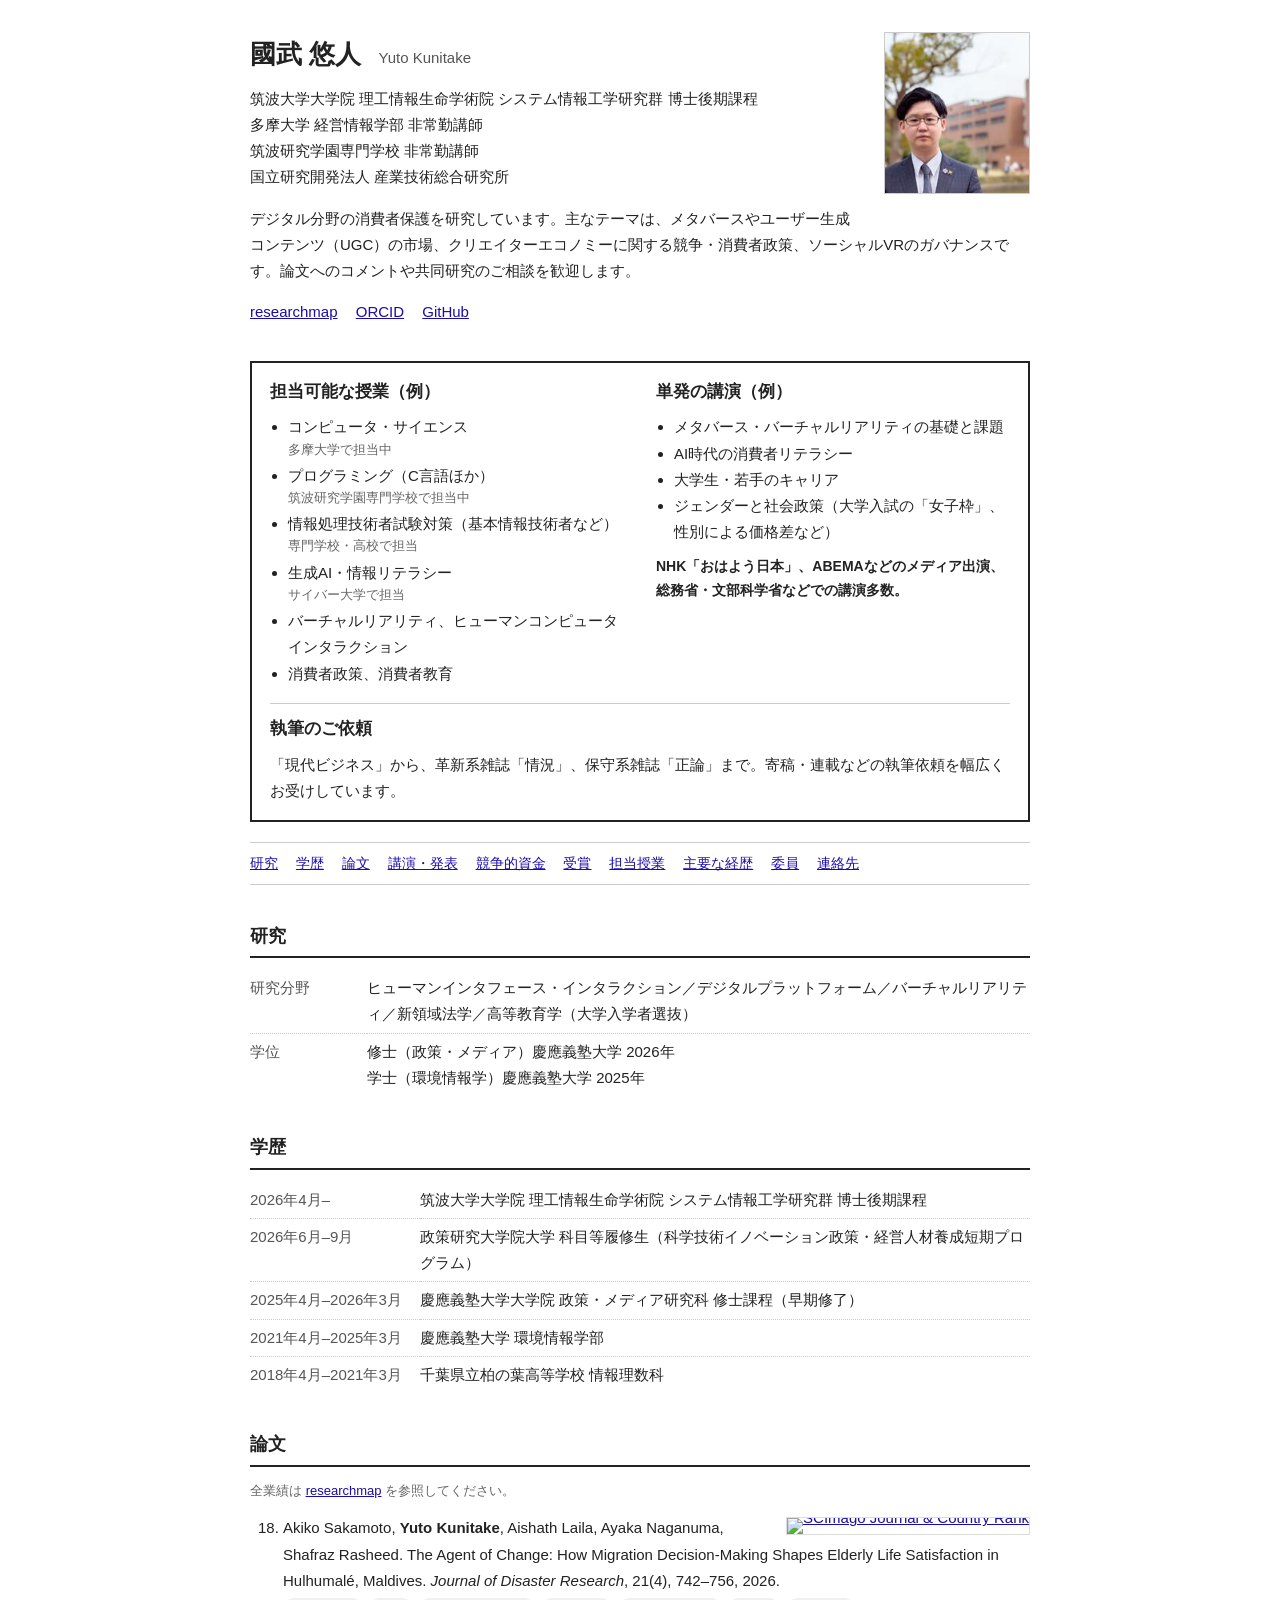
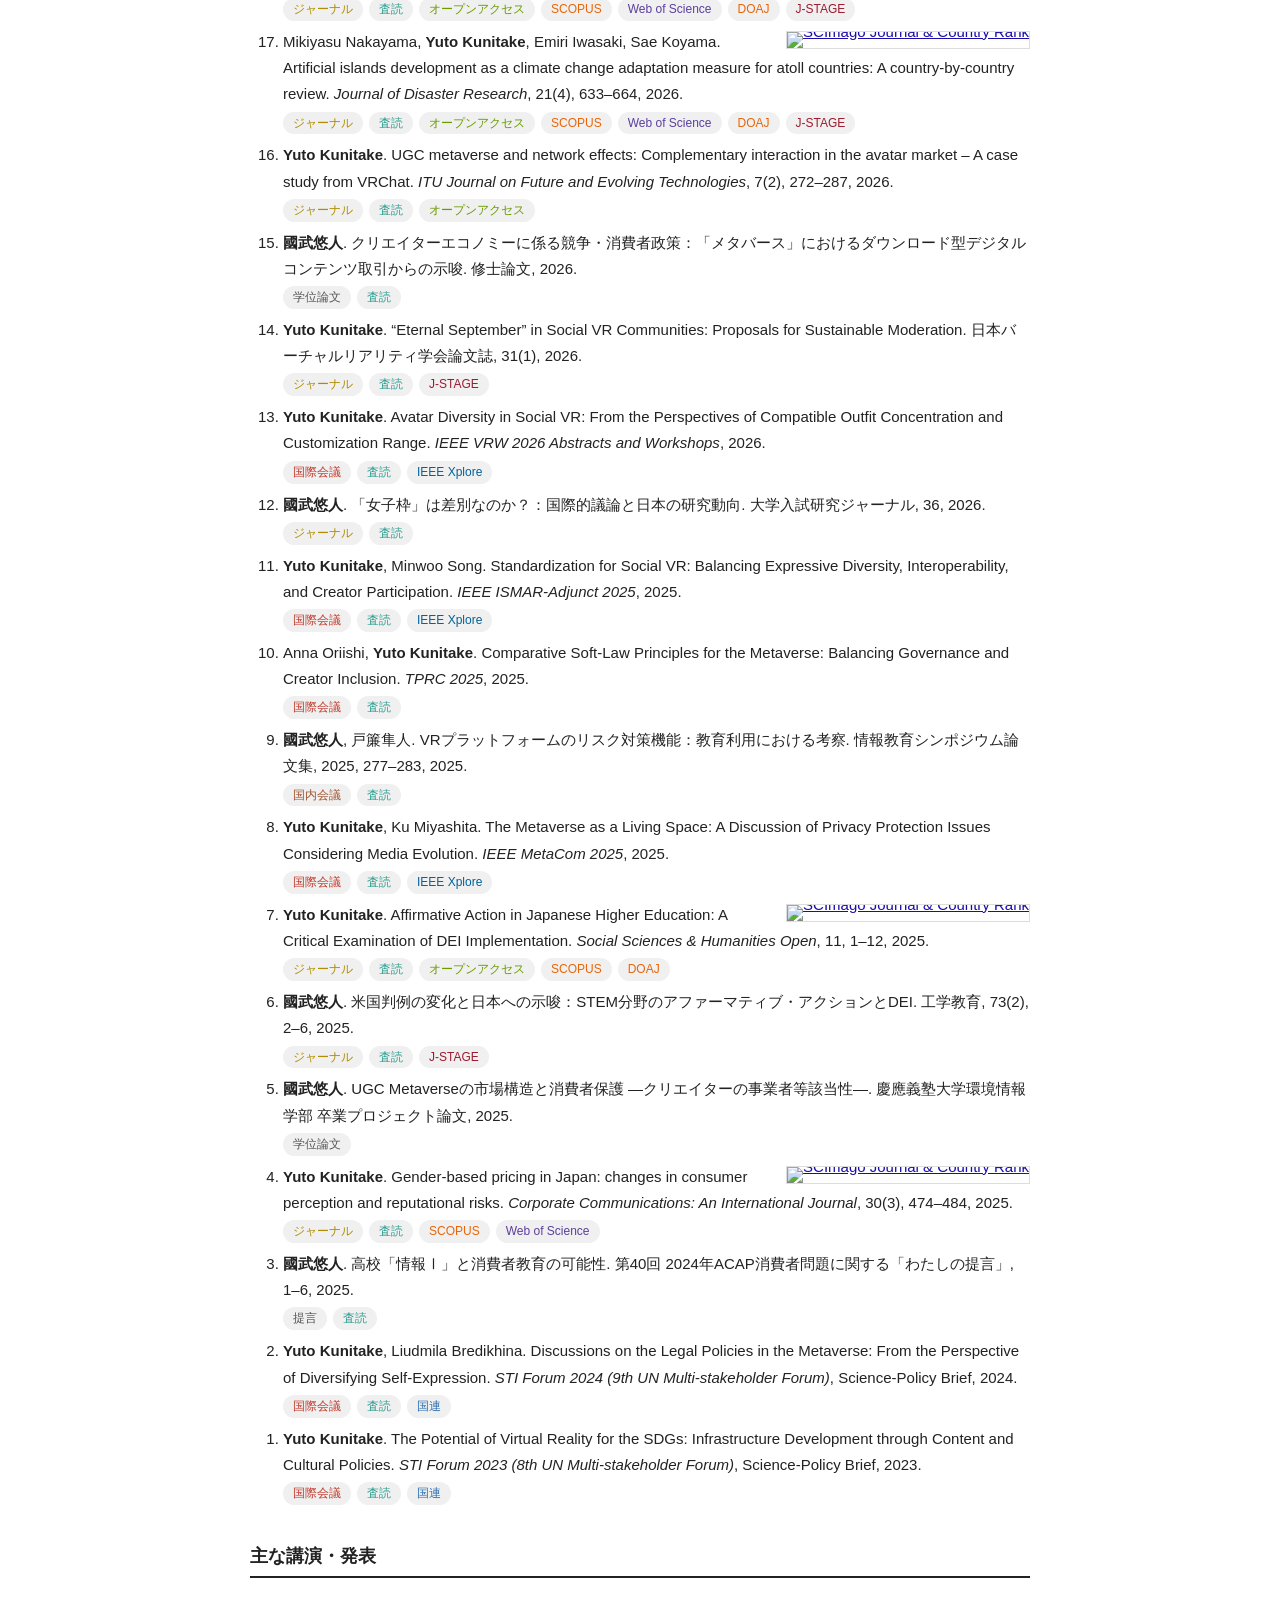
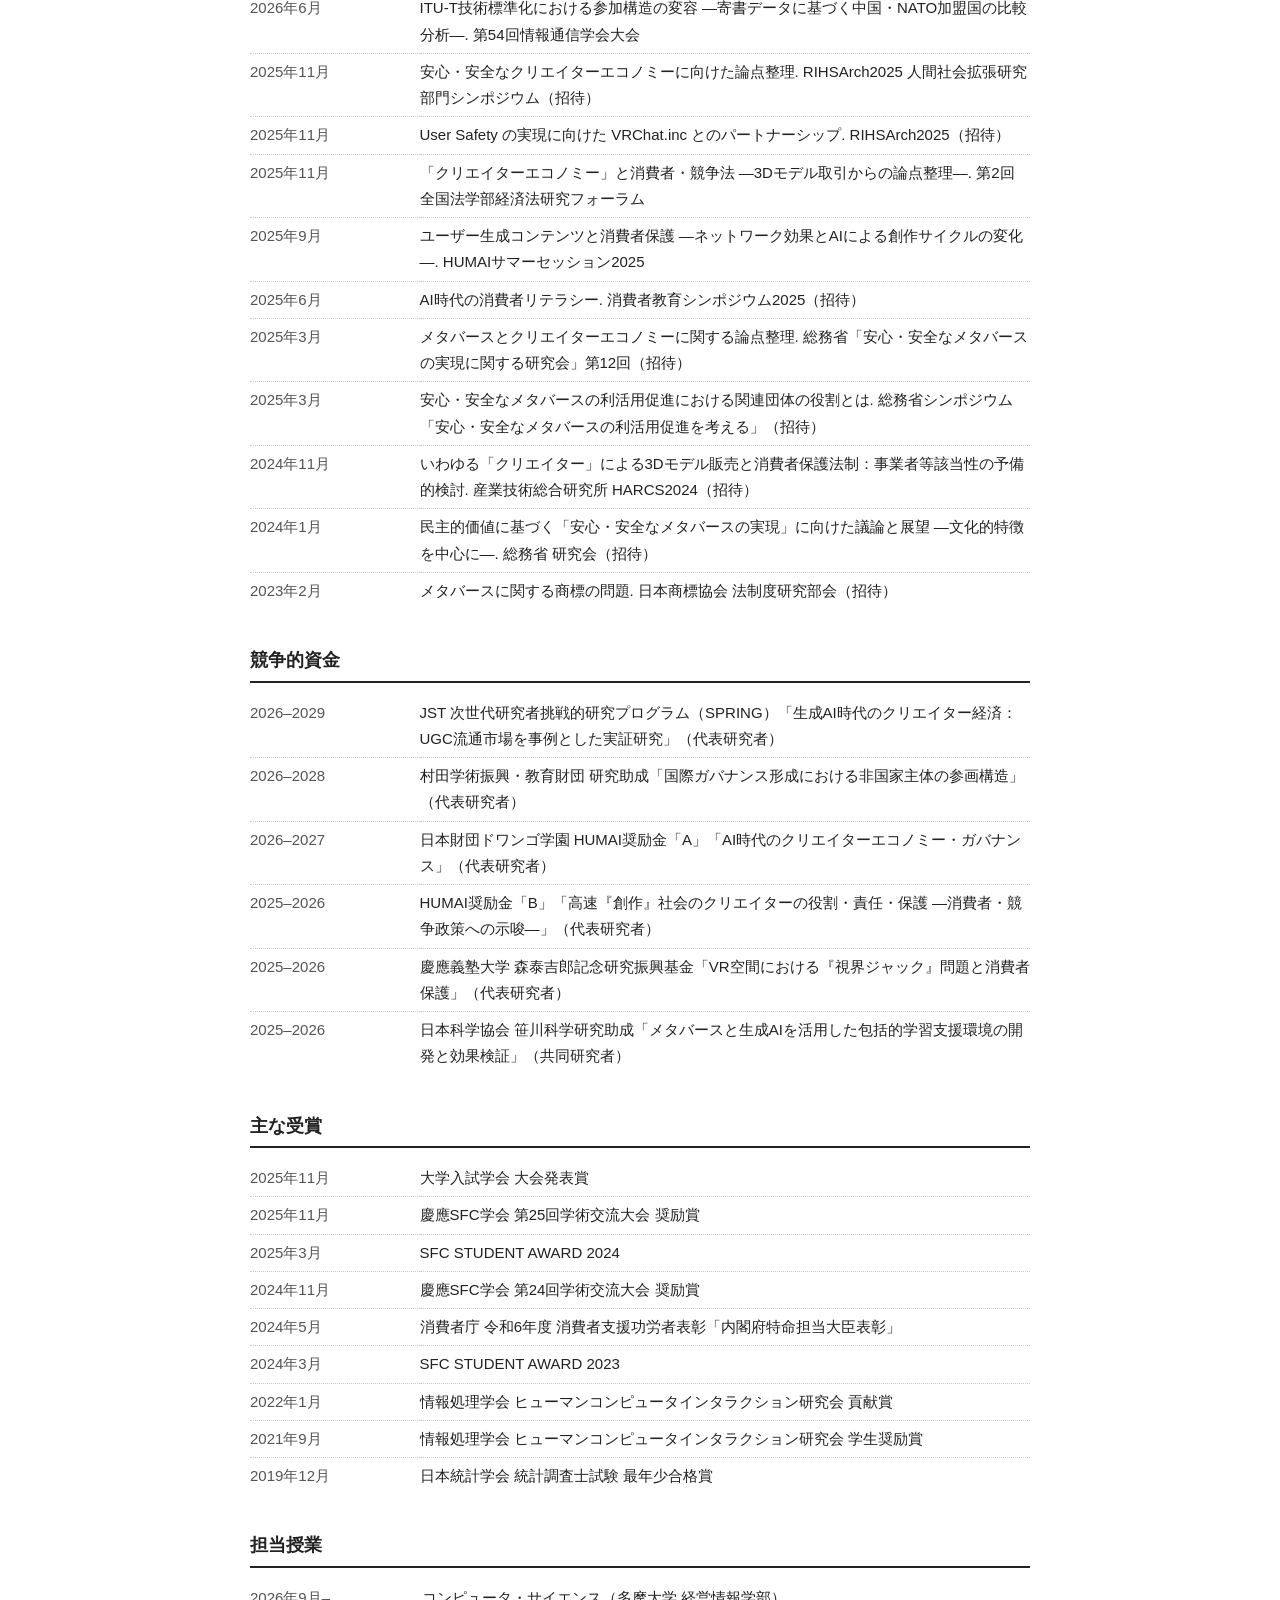
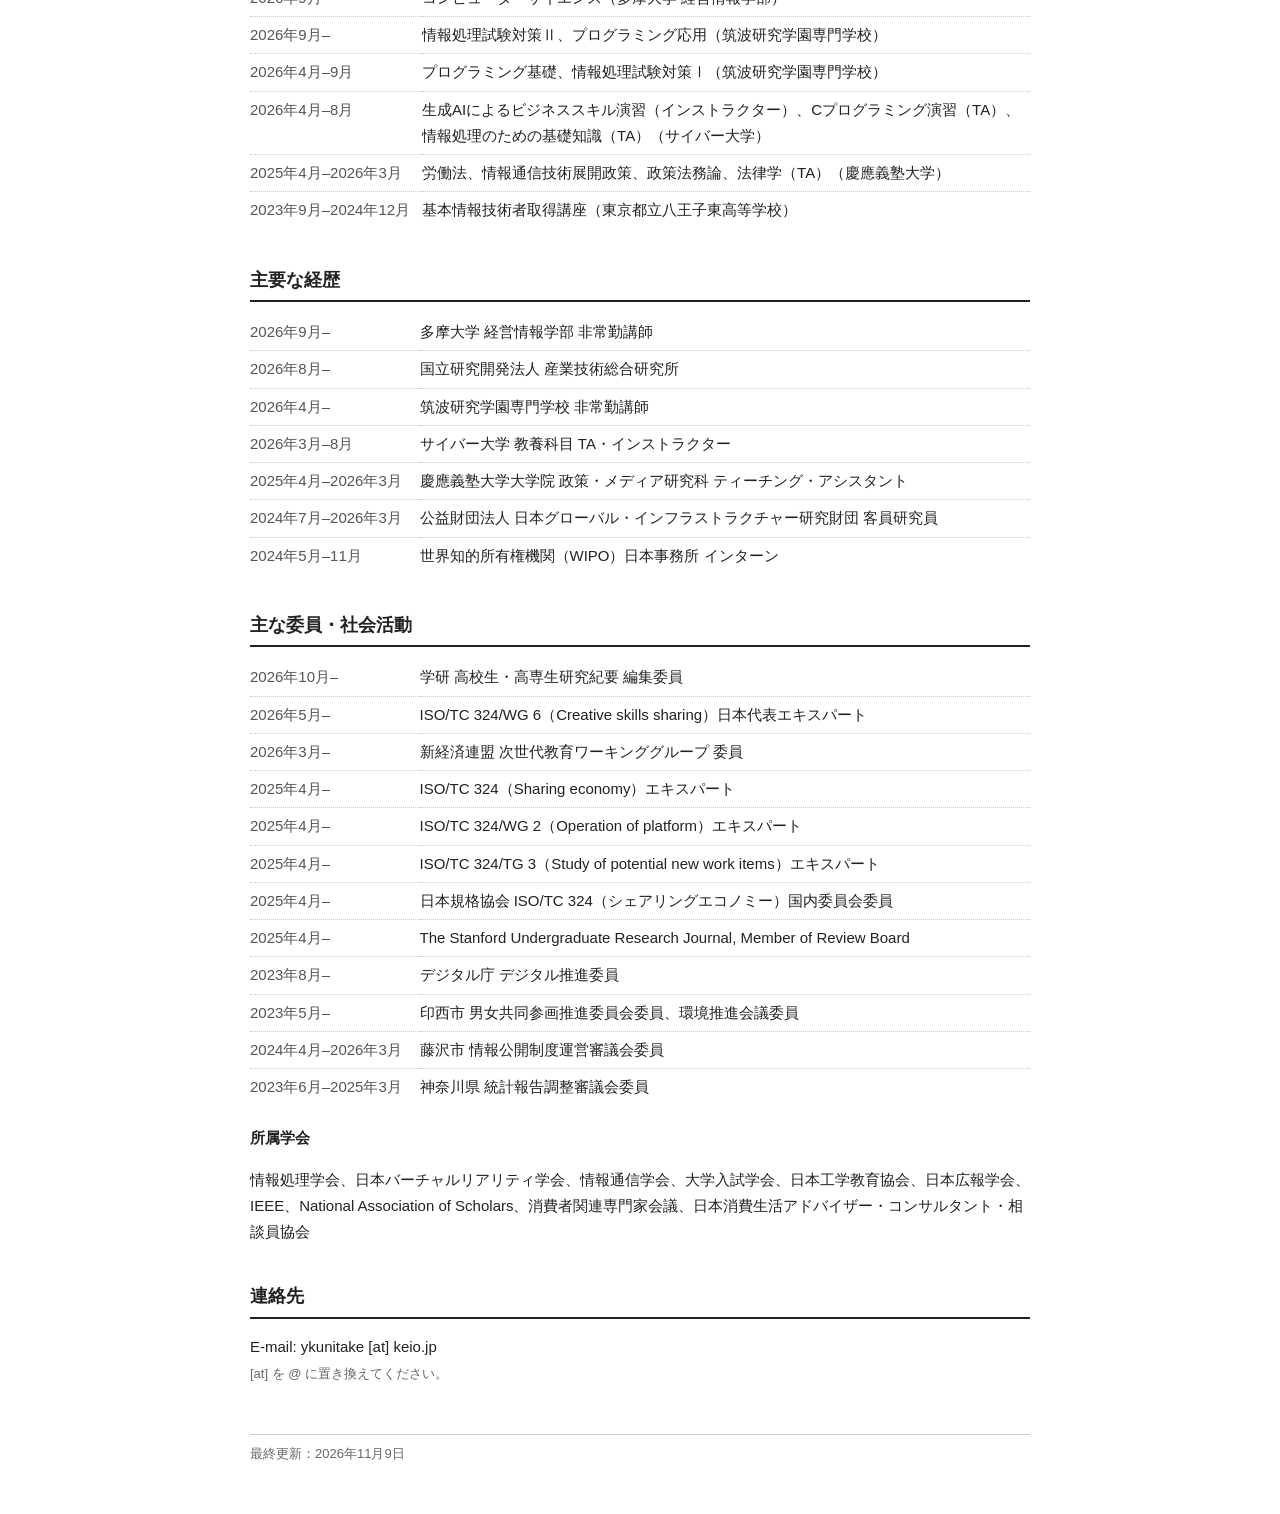
==== index.html @ c92eba86 "Add publication type tags Co-Authored-By: Claude Opus 5.5 <noreply@anthropic.com>" ====
<!doctype html>
<html lang="ja">
<head>
<meta charset="utf-8">
<meta name="viewport" content="width=device-width, initial-scale=1">
<title>國武 悠人 | Yuto Kunitake</title>
<meta name="description" content="國武悠人（Yuto Kunitake）のプロフィール。筑波大学大学院 博士後期課程、多摩大学 経営情報学部 非常勤講師。デジタル分野の消費者保護を研究しています。">
<link rel="stylesheet" href="style.css?v=20261110b">
</head>
<body>

<header class="top">
  <img class="photo" src="photo.png" alt="國武悠人の写真" width="144" height="160">
  <h1>國武 悠人 <span class="en">Yuto Kunitake</span></h1>
  <p class="affil">
    筑波大学大学院 理工情報生命学術院 システム情報工学研究群 博士後期課程<br>
    多摩大学 経営情報学部 非常勤講師<br>
    筑波研究学園専門学校 非常勤講師<br>
    国立研究開発法人 産業技術総合研究所
  </p>
  <p>デジタル分野の消費者保護を研究しています。主なテーマは、メタバースやユーザー生成コンテンツ（UGC）の市場、クリエイターエコノミーに関する競争・消費者政策、ソーシャルVRのガバナンスです。論文へのコメントや共同研究のご相談を歓迎します。</p>
  <p class="ext">
    <a href="https://researchmap.jp/yutokunitake">researchmap</a>
    <a href="https://orcid.org/0009-0006-4197-0574">ORCID</a>
    <a href="https://github.com/KunitakeYuto">GitHub</a>
  </p>
</header>

<section id="courses" class="courses">
  <div class="cols">
    <div>
      <h2>担当可能な授業（例）</h2>
      <ul>
        <li>コンピュータ・サイエンス<span class="ref">多摩大学で担当中</span></li>
        <li>プログラミング（C言語ほか）<span class="ref">筑波研究学園専門学校で担当中</span></li>
        <li>情報処理技術者試験対策（基本情報技術者など）<span class="ref">専門学校・高校で担当</span></li>
        <li>生成AI・情報リテラシー<span class="ref">サイバー大学で担当</span></li>
        <li>バーチャルリアリティ、ヒューマンコンピュータインタラクション</li>
        <li>消費者政策、消費者教育</li>
      </ul>
    </div>
    <div>
      <h2>単発の講演（例）</h2>
      <ul>
        <li>メタバース・バーチャルリアリティの基礎と課題</li>
        <li>AI時代の消費者リテラシー</li>
        <li>大学生・若手のキャリア</li>
        <li>ジェンダーと社会政策（大学入試の「女子枠」、性別による価格差など）</li>
      </ul>
      <p class="media">NHK「おはよう日本」、ABEMAなどのメディア出演、総務省・文部科学省などでの講演多数。</p>
    </div>
  </div>
  <div class="writing">
    <h2>執筆のご依頼</h2>
    <p>「現代ビジネス」から、革新系雑誌「情況」、保守系雑誌「正論」まで。寄稿・連載などの執筆依頼を幅広くお受けしています。</p>
  </div>
</section>

<nav class="toc">
  <a href="#research">研究</a>
  <a href="#education">学歴</a>
  <a href="#papers">論文</a>
  <a href="#talks">講演・発表</a>
  <a href="#grants">競争的資金</a>
  <a href="#awards">受賞</a>
  <a href="#teaching">担当授業</a>
  <a href="#career">主要な経歴</a>
  <a href="#service">委員</a>
  <a href="#contact">連絡先</a>
</nav>

<main>

<section id="research">
  <h2>研究</h2>
  <table class="kv">
    <tr><th>研究分野</th><td>ヒューマンインタフェース・インタラクション／デジタルプラットフォーム／バーチャルリアリティ／新領域法学／高等教育学（大学入学者選抜）</td></tr>
    <tr><th>学位</th><td>修士（政策・メディア）慶應義塾大学 2026年<br>学士（環境情報学）慶應義塾大学 2025年</td></tr>
  </table>
</section>

<section id="education">
  <h2>学歴</h2>
  <table class="dated">
    <tr><td>2026年4月–</td><td>筑波大学大学院 理工情報生命学術院 システム情報工学研究群 博士後期課程</td></tr>
    <tr><td>2026年6月–9月</td><td>政策研究大学院大学 科目等履修生（科学技術イノベーション政策・経営人材養成短期プログラム）</td></tr>
    <tr><td>2025年4月–2026年3月</td><td>慶應義塾大学大学院 政策・メディア研究科 修士課程（早期修了）</td></tr>
    <tr><td>2021年4月–2025年3月</td><td>慶應義塾大学 環境情報学部</td></tr>
    <tr><td>2018年4月–2021年3月</td><td>千葉県立柏の葉高等学校 情報理数科</td></tr>
  </table>
</section>

<section id="papers">
  <h2>論文</h2>
  <p class="note">全業績は <a href="https://researchmap.jp/yutokunitake">researchmap</a> を参照してください。</p>
  <ol class="pubs" reversed>
    <li class="has-sjr"><a class="sjr" href="https://www.scimagojr.com/journalsearch.php?q=21100197343&amp;tip=sid&amp;exact=no" title="SCImago Journal &amp; Country Rank"><img src="https://www.scimagojr.com/journal_img.php?id=21100197343" alt="SCImago Journal &amp; Country Rank" width="110" height="110" loading="lazy"></a>Akiko Sakamoto, <b>Yuto Kunitake</b>, Aishath Laila, Ayaka Naganuma, Shafraz Rasheed. The Agent of Change: How Migration Decision-Making Shapes Elderly Life Satisfaction in Hulhumalé, Maldives. <i>Journal of Disaster Research</i>, 21(4), 742–756, 2026.<span class="tags"><span class="tag t-journal">ジャーナル</span><span class="tag t-peer">査読</span><span class="tag t-oa">オープンアクセス</span><span class="tag t-scopus">SCOPUS</span><span class="tag t-wos">Web of Science</span><span class="tag t-doaj">DOAJ</span><span class="tag t-jstage">J-STAGE</span></span></li>
    <li class="has-sjr"><a class="sjr" href="https://www.scimagojr.com/journalsearch.php?q=21100197343&amp;tip=sid&amp;exact=no" title="SCImago Journal &amp; Country Rank"><img src="https://www.scimagojr.com/journal_img.php?id=21100197343" alt="SCImago Journal &amp; Country Rank" width="110" height="110" loading="lazy"></a>Mikiyasu Nakayama, <b>Yuto Kunitake</b>, Emiri Iwasaki, Sae Koyama. Artificial islands development as a climate change adaptation measure for atoll countries: A country-by-country review. <i>Journal of Disaster Research</i>, 21(4), 633–664, 2026.<span class="tags"><span class="tag t-journal">ジャーナル</span><span class="tag t-peer">査読</span><span class="tag t-oa">オープンアクセス</span><span class="tag t-scopus">SCOPUS</span><span class="tag t-wos">Web of Science</span><span class="tag t-doaj">DOAJ</span><span class="tag t-jstage">J-STAGE</span></span></li>
    <li><b>Yuto Kunitake</b>. UGC metaverse and network effects: Complementary interaction in the avatar market – A case study from VRChat. <i>ITU Journal on Future and Evolving Technologies</i>, 7(2), 272–287, 2026.<span class="tags"><span class="tag t-journal">ジャーナル</span><span class="tag t-peer">査読</span><span class="tag t-oa">オープンアクセス</span></span></li>
    <li><b>國武悠人</b>. クリエイターエコノミーに係る競争・消費者政策：「メタバース」におけるダウンロード型デジタルコンテンツ取引からの示唆. 修士論文, 2026.<span class="tags"><span class="tag t-thesis">学位論文</span><span class="tag t-peer">査読</span></span></li>
    <li><b>Yuto Kunitake</b>. “Eternal September” in Social VR Communities: Proposals for Sustainable Moderation. 日本バーチャルリアリティ学会論文誌, 31(1), 2026.<span class="tags"><span class="tag t-journal">ジャーナル</span><span class="tag t-peer">査読</span><span class="tag t-jstage">J-STAGE</span></span></li>
    <li><b>Yuto Kunitake</b>. Avatar Diversity in Social VR: From the Perspectives of Compatible Outfit Concentration and Customization Range. <i>IEEE VRW 2026 Abstracts and Workshops</i>, 2026.<span class="tags"><span class="tag t-intl">国際会議</span><span class="tag t-peer">査読</span><span class="tag t-ieee">IEEE Xplore</span></span></li>
    <li><b>國武悠人</b>. 「女子枠」は差別なのか？：国際的議論と日本の研究動向. 大学入試研究ジャーナル, 36, 2026.<span class="tags"><span class="tag t-journal">ジャーナル</span><span class="tag t-peer">査読</span></span></li>
    <li><b>Yuto Kunitake</b>, Minwoo Song. Standardization for Social VR: Balancing Expressive Diversity, Interoperability, and Creator Participation. <i>IEEE ISMAR-Adjunct 2025</i>, 2025.<span class="tags"><span class="tag t-intl">国際会議</span><span class="tag t-peer">査読</span><span class="tag t-ieee">IEEE Xplore</span></span></li>
    <li>Anna Oriishi, <b>Yuto Kunitake</b>. Comparative Soft-Law Principles for the Metaverse: Balancing Governance and Creator Inclusion. <i>TPRC 2025</i>, 2025.<span class="tags"><span class="tag t-intl">国際会議</span><span class="tag t-peer">査読</span></span></li>
    <li><b>國武悠人</b>, 戸簾隼人. VRプラットフォームのリスク対策機能：教育利用における考察. 情報教育シンポジウム論文集, 2025, 277–283, 2025.<span class="tags"><span class="tag t-dom">国内会議</span><span class="tag t-peer">査読</span></span></li>
    <li><b>Yuto Kunitake</b>, Ku Miyashita. The Metaverse as a Living Space: A Discussion of Privacy Protection Issues Considering Media Evolution. <i>IEEE MetaCom 2025</i>, 2025.<span class="tags"><span class="tag t-intl">国際会議</span><span class="tag t-peer">査読</span><span class="tag t-ieee">IEEE Xplore</span></span></li>
    <li class="has-sjr"><a class="sjr" href="https://www.scimagojr.com/journalsearch.php?q=21101142603&amp;tip=sid&amp;exact=no" title="SCImago Journal &amp; Country Rank"><img src="https://www.scimagojr.com/journal_img.php?id=21101142603" alt="SCImago Journal &amp; Country Rank" width="110" height="110" loading="lazy"></a><b>Yuto Kunitake</b>. Affirmative Action in Japanese Higher Education: A Critical Examination of DEI Implementation. <i>Social Sciences &amp; Humanities Open</i>, 11, 1–12, 2025.<span class="tags"><span class="tag t-journal">ジャーナル</span><span class="tag t-peer">査読</span><span class="tag t-oa">オープンアクセス</span><span class="tag t-scopus">SCOPUS</span><span class="tag t-doaj">DOAJ</span></span></li>
    <li><b>國武悠人</b>. 米国判例の変化と日本への示唆：STEM分野のアファーマティブ・アクションとDEI. 工学教育, 73(2), 2–6, 2025.<span class="tags"><span class="tag t-journal">ジャーナル</span><span class="tag t-peer">査読</span><span class="tag t-jstage">J-STAGE</span></span></li>
    <li><b>國武悠人</b>. UGC Metaverseの市場構造と消費者保護 ―クリエイターの事業者等該当性―. 慶應義塾大学環境情報学部 卒業プロジェクト論文, 2025.<span class="tags"><span class="tag t-thesis">学位論文</span></span></li>
    <li class="has-sjr"><a class="sjr" href="https://www.scimagojr.com/journalsearch.php?q=144962&amp;tip=sid&amp;exact=no" title="SCImago Journal &amp; Country Rank"><img src="https://www.scimagojr.com/journal_img.php?id=144962" alt="SCImago Journal &amp; Country Rank" width="110" height="110" loading="lazy"></a><b>Yuto Kunitake</b>. Gender-based pricing in Japan: changes in consumer perception and reputational risks. <i>Corporate Communications: An International Journal</i>, 30(3), 474–484, 2025.<span class="tags"><span class="tag t-journal">ジャーナル</span><span class="tag t-peer">査読</span><span class="tag t-scopus">SCOPUS</span><span class="tag t-wos">Web of Science</span></span></li>
    <li><b>國武悠人</b>. 高校「情報Ⅰ」と消費者教育の可能性. 第40回 2024年ACAP消費者問題に関する「わたしの提言」, 1–6, 2025.<span class="tags"><span class="tag t-other">提言</span><span class="tag t-peer">査読</span></span></li>
    <li><b>Yuto Kunitake</b>, Liudmila Bredikhina. Discussions on the Legal Policies in the Metaverse: From the Perspective of Diversifying Self-Expression. <i>STI Forum 2024 (9th UN Multi-stakeholder Forum)</i>, Science-Policy Brief, 2024.<span class="tags"><span class="tag t-intl">国際会議</span><span class="tag t-peer">査読</span><span class="tag t-un">国連</span></span></li>
    <li><b>Yuto Kunitake</b>. The Potential of Virtual Reality for the SDGs: Infrastructure Development through Content and Cultural Policies. <i>STI Forum 2023 (8th UN Multi-stakeholder Forum)</i>, Science-Policy Brief, 2023.<span class="tags"><span class="tag t-intl">国際会議</span><span class="tag t-peer">査読</span><span class="tag t-un">国連</span></span></li>
  </ol>
</section>

<section id="talks">
  <h2>主な講演・発表</h2>
  <table class="dated">
    <tr><td>2026年6月</td><td>ITU-T技術標準化における参加構造の変容 ―寄書データに基づく中国・NATO加盟国の比較分析―. 第54回情報通信学会大会</td></tr>
    <tr><td>2025年11月</td><td>安心・安全なクリエイターエコノミーに向けた論点整理. RIHSArch2025 人間社会拡張研究部門シンポジウム（招待）</td></tr>
    <tr><td>2025年11月</td><td>User Safety の実現に向けた VRChat.inc とのパートナーシップ. RIHSArch2025（招待）</td></tr>
    <tr><td>2025年11月</td><td>「クリエイターエコノミー」と消費者・競争法 ―3Dモデル取引からの論点整理―. 第2回 全国法学部経済法研究フォーラム</td></tr>
    <tr><td>2025年9月</td><td>ユーザー生成コンテンツと消費者保護 ―ネットワーク効果とAIによる創作サイクルの変化―. HUMAIサマーセッション2025</td></tr>
    <tr><td>2025年6月</td><td>AI時代の消費者リテラシー. 消費者教育シンポジウム2025（招待）</td></tr>
    <tr><td>2025年3月</td><td>メタバースとクリエイターエコノミーに関する論点整理. 総務省「安心・安全なメタバースの実現に関する研究会」第12回（招待）</td></tr>
    <tr><td>2025年3月</td><td>安心・安全なメタバースの利活用促進における関連団体の役割とは. 総務省シンポジウム「安心・安全なメタバースの利活用促進を考える」（招待）</td></tr>
    <tr><td>2024年11月</td><td>いわゆる「クリエイター」による3Dモデル販売と消費者保護法制：事業者等該当性の予備的検討. 産業技術総合研究所 HARCS2024（招待）</td></tr>
    <tr><td>2024年1月</td><td>民主的価値に基づく「安心・安全なメタバースの実現」に向けた議論と展望 ―文化的特徴を中心に―. 総務省 研究会（招待）</td></tr>
    <tr><td>2023年2月</td><td>メタバースに関する商標の問題. 日本商標協会 法制度研究部会（招待）</td></tr>
  </table>
</section>

<section id="grants">
  <h2>競争的資金</h2>
  <table class="dated">
    <tr><td>2026–2029</td><td>JST 次世代研究者挑戦的研究プログラム（SPRING）「生成AI時代のクリエイター経済：UGC流通市場を事例とした実証研究」（代表研究者）</td></tr>
    <tr><td>2026–2028</td><td>村田学術振興・教育財団 研究助成「国際ガバナンス形成における非国家主体の参画構造」（代表研究者）</td></tr>
    <tr><td>2026–2027</td><td>日本財団ドワンゴ学園 HUMAI奨励金「A」「AI時代のクリエイターエコノミー・ガバナンス」（代表研究者）</td></tr>
    <tr><td>2025–2026</td><td>HUMAI奨励金「B」「高速『創作』社会のクリエイターの役割・責任・保護 ―消費者・競争政策への示唆―」（代表研究者）</td></tr>
    <tr><td>2025–2026</td><td>慶應義塾大学 森泰吉郎記念研究振興基金「VR空間における『視界ジャック』問題と消費者保護」（代表研究者）</td></tr>
    <tr><td>2025–2026</td><td>日本科学協会 笹川科学研究助成「メタバースと生成AIを活用した包括的学習支援環境の開発と効果検証」（共同研究者）</td></tr>
  </table>
</section>

<section id="awards">
  <h2>主な受賞</h2>
  <table class="dated">
    <tr><td>2025年11月</td><td>大学入試学会 大会発表賞</td></tr>
    <tr><td>2025年11月</td><td>慶應SFC学会 第25回学術交流大会 奨励賞</td></tr>
    <tr><td>2025年3月</td><td>SFC STUDENT AWARD 2024</td></tr>
    <tr><td>2024年11月</td><td>慶應SFC学会 第24回学術交流大会 奨励賞</td></tr>
    <tr><td>2024年5月</td><td>消費者庁 令和6年度 消費者支援功労者表彰「内閣府特命担当大臣表彰」</td></tr>
    <tr><td>2024年3月</td><td>SFC STUDENT AWARD 2023</td></tr>
    <tr><td>2022年1月</td><td>情報処理学会 ヒューマンコンピュータインタラクション研究会 貢献賞</td></tr>
    <tr><td>2021年9月</td><td>情報処理学会 ヒューマンコンピュータインタラクション研究会 学生奨励賞</td></tr>
    <tr><td>2019年12月</td><td>日本統計学会 統計調査士試験 最年少合格賞</td></tr>
  </table>
</section>

<section id="teaching">
  <h2>担当授業</h2>
  <table class="dated">
    <tr><td>2026年9月–</td><td>コンピュータ・サイエンス（多摩大学 経営情報学部）</td></tr>
    <tr><td>2026年9月–</td><td>情報処理試験対策Ⅱ、プログラミング応用（筑波研究学園専門学校）</td></tr>
    <tr><td>2026年4月–9月</td><td>プログラミング基礎、情報処理試験対策Ⅰ（筑波研究学園専門学校）</td></tr>
    <tr><td>2026年4月–8月</td><td>生成AIによるビジネススキル演習（インストラクター）、Cプログラミング演習（TA）、情報処理のための基礎知識（TA）（サイバー大学）</td></tr>
    <tr><td>2025年4月–2026年3月</td><td>労働法、情報通信技術展開政策、政策法務論、法律学（TA）（慶應義塾大学）</td></tr>
    <tr><td>2023年9月–2024年12月</td><td>基本情報技術者取得講座（東京都立八王子東高等学校）</td></tr>
  </table>
</section>

<section id="career">
  <h2>主要な経歴</h2>
  <table class="dated">
    <tr><td>2026年9月–</td><td>多摩大学 経営情報学部 非常勤講師</td></tr>
    <tr><td>2026年8月–</td><td>国立研究開発法人 産業技術総合研究所</td></tr>
    <tr><td>2026年4月–</td><td>筑波研究学園専門学校 非常勤講師</td></tr>
    <tr><td>2026年3月–8月</td><td>サイバー大学 教養科目 TA・インストラクター</td></tr>
    <tr><td>2025年4月–2026年3月</td><td>慶應義塾大学大学院 政策・メディア研究科 ティーチング・アシスタント</td></tr>
    <tr><td>2024年7月–2026年3月</td><td>公益財団法人 日本グローバル・インフラストラクチャー研究財団 客員研究員</td></tr>
    <tr><td>2024年5月–11月</td><td>世界知的所有権機関（WIPO）日本事務所 インターン</td></tr>
  </table>
</section>

<section id="service">
  <h2>主な委員・社会活動</h2>
  <table class="dated">
    <tr><td>2026年10月–</td><td>学研 高校生・高専生研究紀要 編集委員</td></tr>
    <tr><td>2026年5月–</td><td>ISO/TC 324/WG 6（Creative skills sharing）日本代表エキスパート</td></tr>
    <tr><td>2026年3月–</td><td>新経済連盟 次世代教育ワーキンググループ 委員</td></tr>
    <tr><td>2025年4月–</td><td>ISO/TC 324（Sharing economy）エキスパート</td></tr>
    <tr><td>2025年4月–</td><td>ISO/TC 324/WG 2（Operation of platform）エキスパート</td></tr>
    <tr><td>2025年4月–</td><td>ISO/TC 324/TG 3（Study of potential new work items）エキスパート</td></tr>
    <tr><td>2025年4月–</td><td>日本規格協会 ISO/TC 324（シェアリングエコノミー）国内委員会委員</td></tr>
    <tr><td>2025年4月–</td><td>The Stanford Undergraduate Research Journal, Member of Review Board</td></tr>
    <tr><td>2023年8月–</td><td>デジタル庁 デジタル推進委員</td></tr>
    <tr><td>2023年5月–</td><td>印西市 男女共同参画推進委員会委員、環境推進会議委員</td></tr>
    <tr><td>2024年4月–2026年3月</td><td>藤沢市 情報公開制度運営審議会委員</td></tr>
    <tr><td>2023年6月–2025年3月</td><td>神奈川県 統計報告調整審議会委員</td></tr>
  </table>
  <h3>所属学会</h3>
  <p>情報処理学会、日本バーチャルリアリティ学会、情報通信学会、大学入試学会、日本工学教育協会、日本広報学会、IEEE、National Association of Scholars、消費者関連専門家会議、日本消費生活アドバイザー・コンサルタント・相談員協会</p>
</section>

<section id="contact">
  <h2>連絡先</h2>
  <p>E-mail: ykunitake [at] keio.jp<br>
  <span class="note">[at] を @ に置き換えてください。</span></p>
</section>

</main>

<footer>
  <p>最終更新：2026年11月9日</p>
</footer>

</body>
</html>
---- style.css ----
/*
  方針：白背景・黒文字・リンクは青の下線。装飾は罫線だけ。
  Webフォント、角丸、影、グラデーション、アニメーションは使わない。
*/

html { background: #fff; }

body {
  margin: 0 auto;
  max-width: 780px;
  padding: 32px 20px 48px;
  background: #fff;
  color: #222;
  font-family: "Hiragino Kaku Gothic ProN", "Hiragino Sans", "Yu Gothic", "YuGothic", "Meiryo", sans-serif;
  font-size: 15px;
  line-height: 1.75;
}

a { color: #1a0dab; }
a:visited { color: #5c2d91; }

/* ---------- 冒頭 ---------- */
.top::after { content: ""; display: block; clear: both; }

.photo {
  float: right;
  margin: 0 0 12px 20px;
  border: 1px solid #ccc;
  object-fit: cover;
}

h1 {
  margin: 0 0 8px;
  font-size: 26px;
  font-weight: bold;
}
h1 .en {
  margin-left: 10px;
  font-size: 15px;
  font-weight: normal;
  color: #555;
}

.affil { margin: 0 0 12px; }

.ext a { margin-right: 14px; }

/* ---------- 担当可能な授業 ---------- */
.courses {
  margin: 20px 0 0;
  padding: 14px 18px 10px;
  border: 2px solid #222;
}
.courses h2 { margin: 0 0 8px; border-bottom: 0; padding-bottom: 0; font-size: 17px; }
.courses .media { margin: 8px 0; font-size: 14px; font-weight: bold; }
.courses .cols { display: flex; gap: 32px; }
.courses .cols > div { flex: 1; }
.courses ul { margin: 0 0 8px; padding-left: 1.2em; }
.courses .writing { margin-top: 8px; padding-top: 10px; border-top: 1px solid #ccc; }
.courses .writing p { margin: 0 0 6px; }
.courses .ref { display: block; color: #666; font-size: 13px; line-height: 1.4; margin-bottom: 4px; }

/* ---------- 目次 ---------- */
.toc {
  margin: 20px 0 8px;
  padding: 8px 0;
  border-top: 1px solid #ccc;
  border-bottom: 1px solid #ccc;
  font-size: 14px;
}
.toc a { margin-right: 14px; white-space: nowrap; }

/* ---------- 見出し ---------- */
h2 {
  margin: 36px 0 12px;
  padding-bottom: 4px;
  font-size: 18px;
  border-bottom: 2px solid #222;
}
h3 {
  margin: 20px 0 6px;
  font-size: 15px;
}

.note { color: #666; font-size: 13px; }

/* ---------- 表 ---------- */
table { border-collapse: collapse; width: 100%; }
td, th { padding: 5px 0; vertical-align: top; text-align: left; }
tr + tr td, tr + tr th { border-top: 1px dotted #ccc; }

.kv th { width: 7em; font-weight: normal; color: #555; padding-right: 12px; white-space: nowrap; }

.dated td:first-child {
  width: 10.5em;
  padding-right: 12px;
  color: #555;
  white-space: nowrap;
}

/* ---------- 論文 ---------- */
.pubs { margin: 0; padding-left: 2.2em; }
.pubs li { margin-bottom: 8px; }
.pubs li.has-sjr::after { content: ""; display: block; clear: both; }
.sjr { float: right; margin: 2px 0 6px 14px; line-height: 0; }
.sjr img { border: 1px solid #ddd; }
.tags { display: flex; flex-wrap: wrap; gap: 6px; margin-top: 4px; }
.tag {
  display: inline-block;
  padding: 0 10px;
  border-radius: 999px;
  background: #f0f0f0;
  font-size: 12px;
  line-height: 1.9;
  white-space: nowrap;
}
.t-journal { color: #b08d00; }
.t-intl    { color: #c0392b; }
.t-dom     { color: #a0522d; }
.t-thesis  { color: #555; }
.t-other   { color: #555; }
.t-peer   { color: #2a9d8f; }
.t-oa     { color: #6a9a00; }
.t-scopus { color: #e8650a; }
.t-doaj   { color: #e8650a; }
.t-wos    { color: #5b3f9e; }
.t-ieee   { color: #00629b; }
.t-jstage { color: #9b1b30; }
.t-un     { color: #2a6fb0; }

/* ---------- フッター ---------- */
footer {
  margin-top: 48px;
  padding-top: 8px;
  border-top: 1px solid #ccc;
  color: #666;
  font-size: 13px;
}
footer p { margin: 0; }

/* ---------- スマートフォン ---------- */
@media (max-width: 600px) {
  body { padding: 20px 16px 40px; }
  h1 .en { display: block; margin: 0; }
  .courses { padding: 12px 14px 6px; }
  .courses .cols { display: block; }
  .courses .cols > div + div { margin-top: 12px; }
  .photo { width: 99px; height: 110px; }
  .dated td { display: block; padding: 0; }
  .dated td:first-child { width: auto; padding-top: 6px; }
  .dated td:last-child { padding-bottom: 6px; }
  .dated tr + tr td:last-child { border-top: 0; }
  .kv th, .kv td { display: block; padding: 0; }
  .kv th { padding-top: 6px; }
  .kv td { padding-bottom: 6px; }
  .kv tr + tr td { border-top: 0; }
}
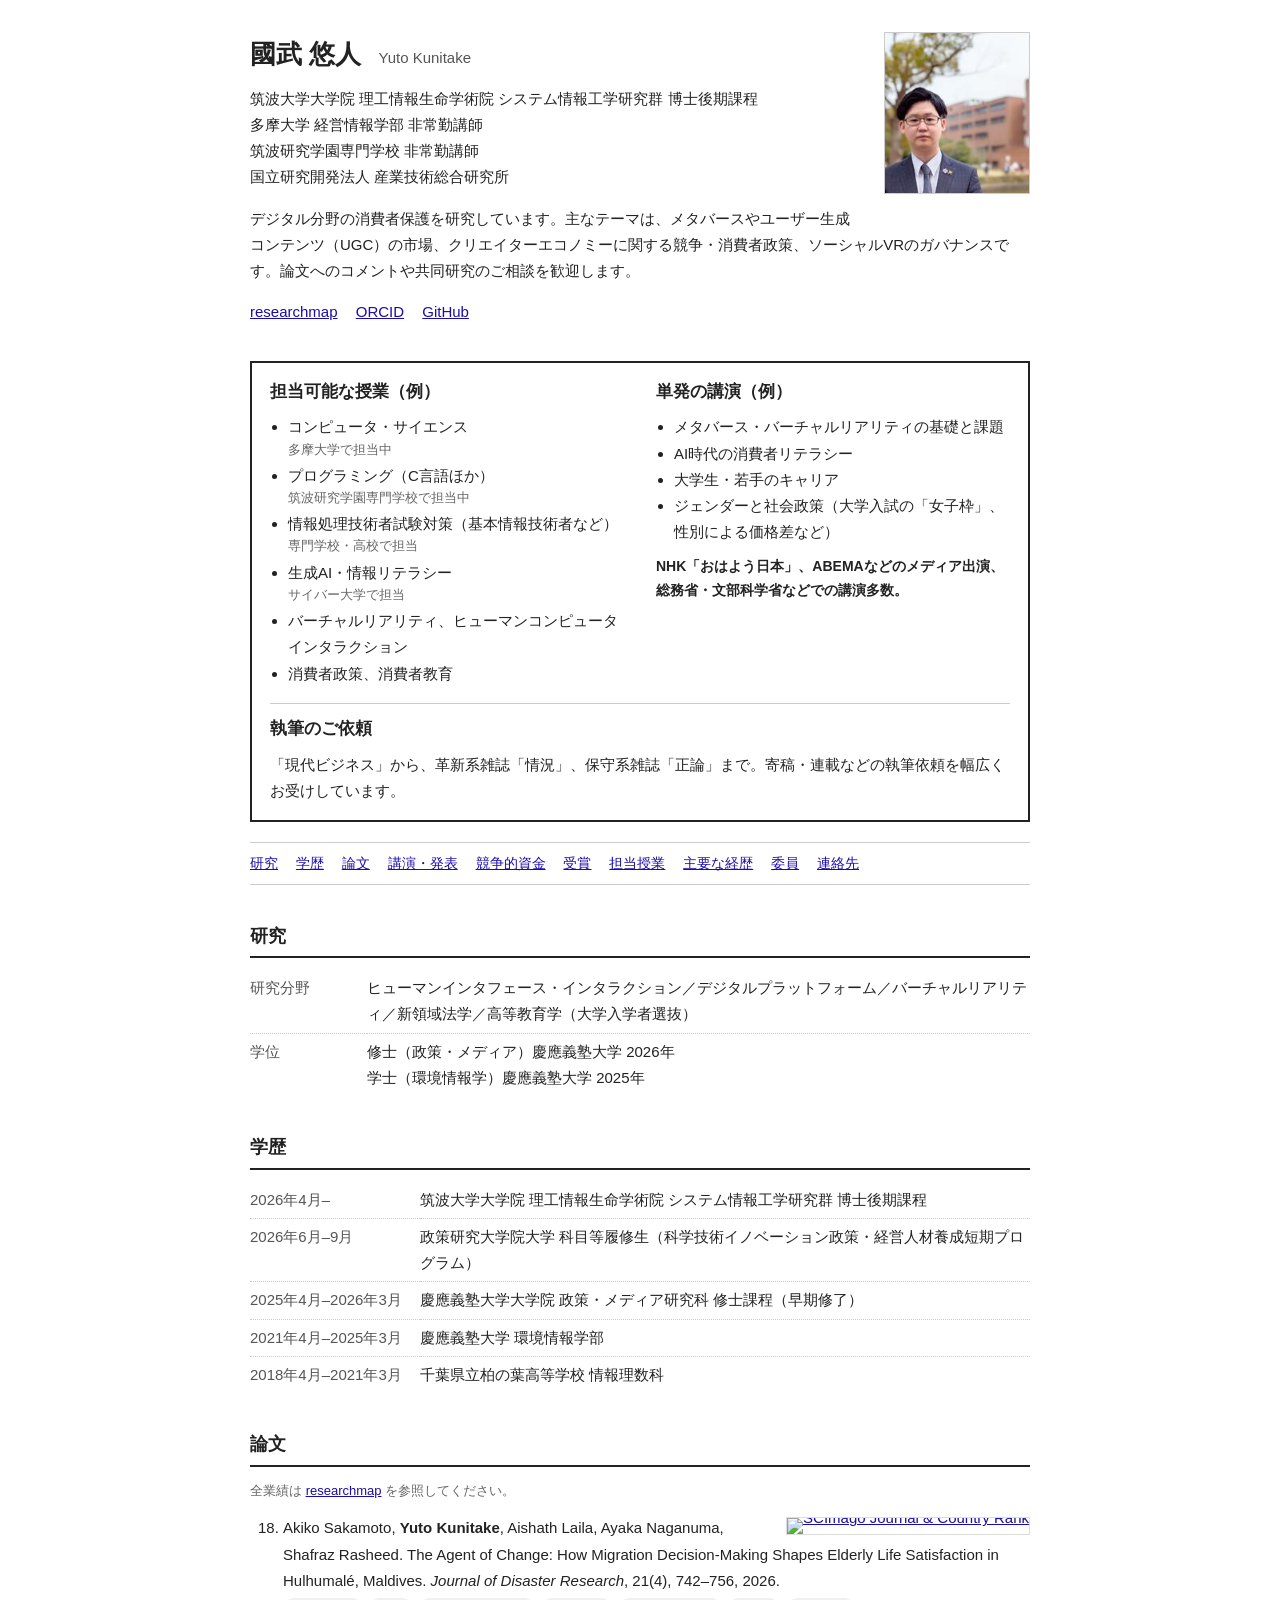
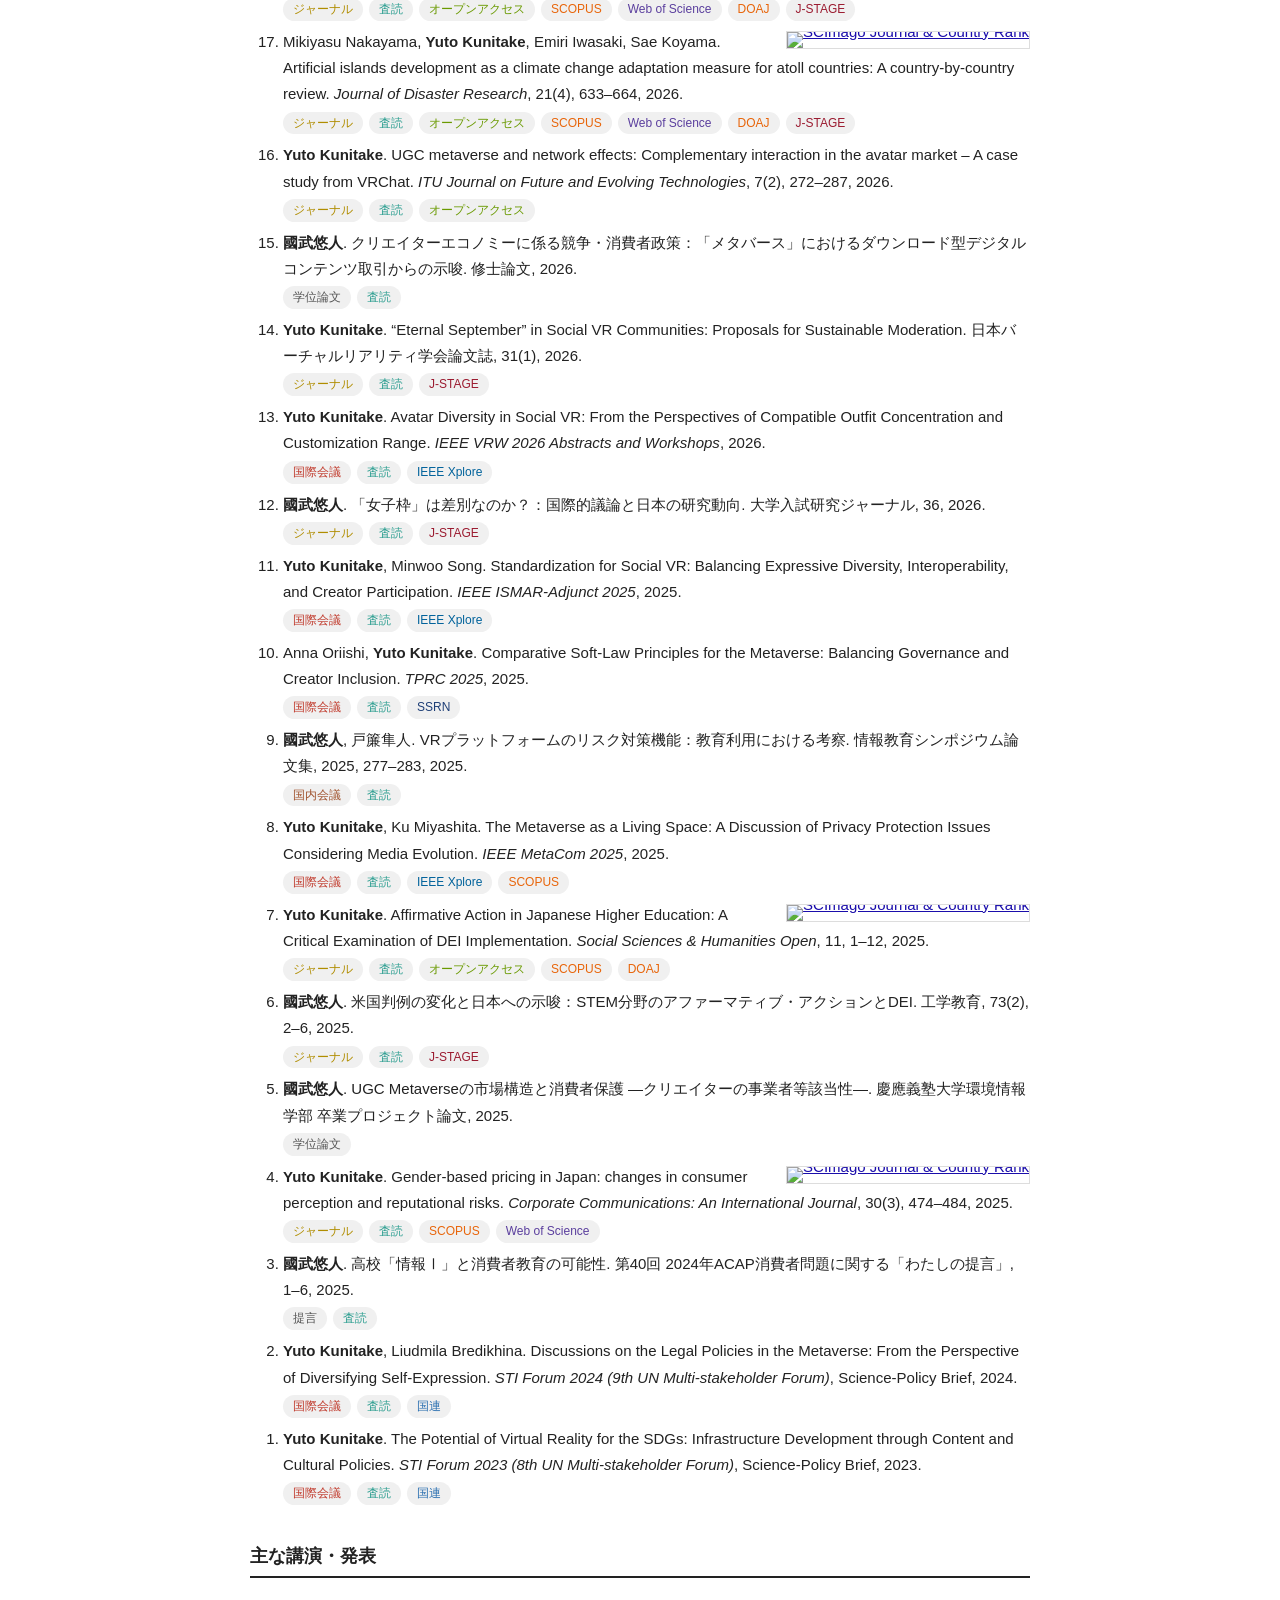
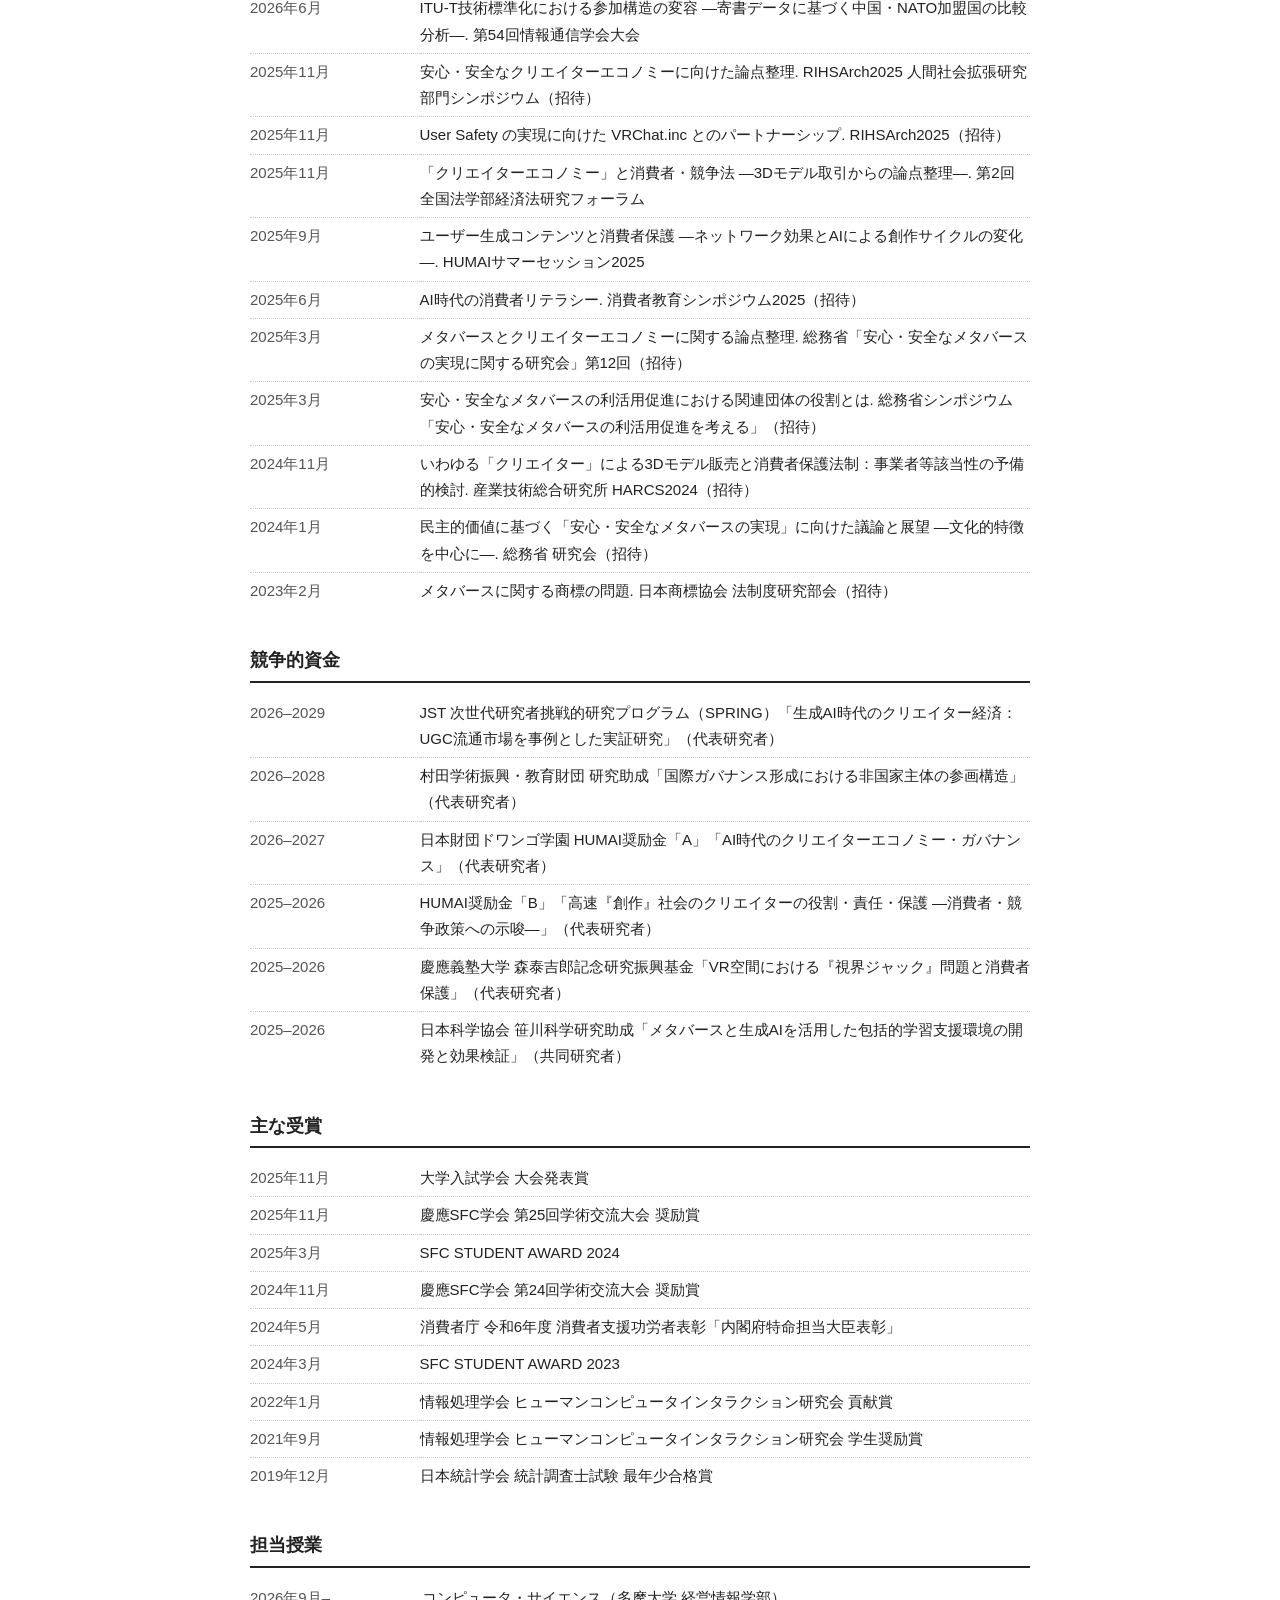
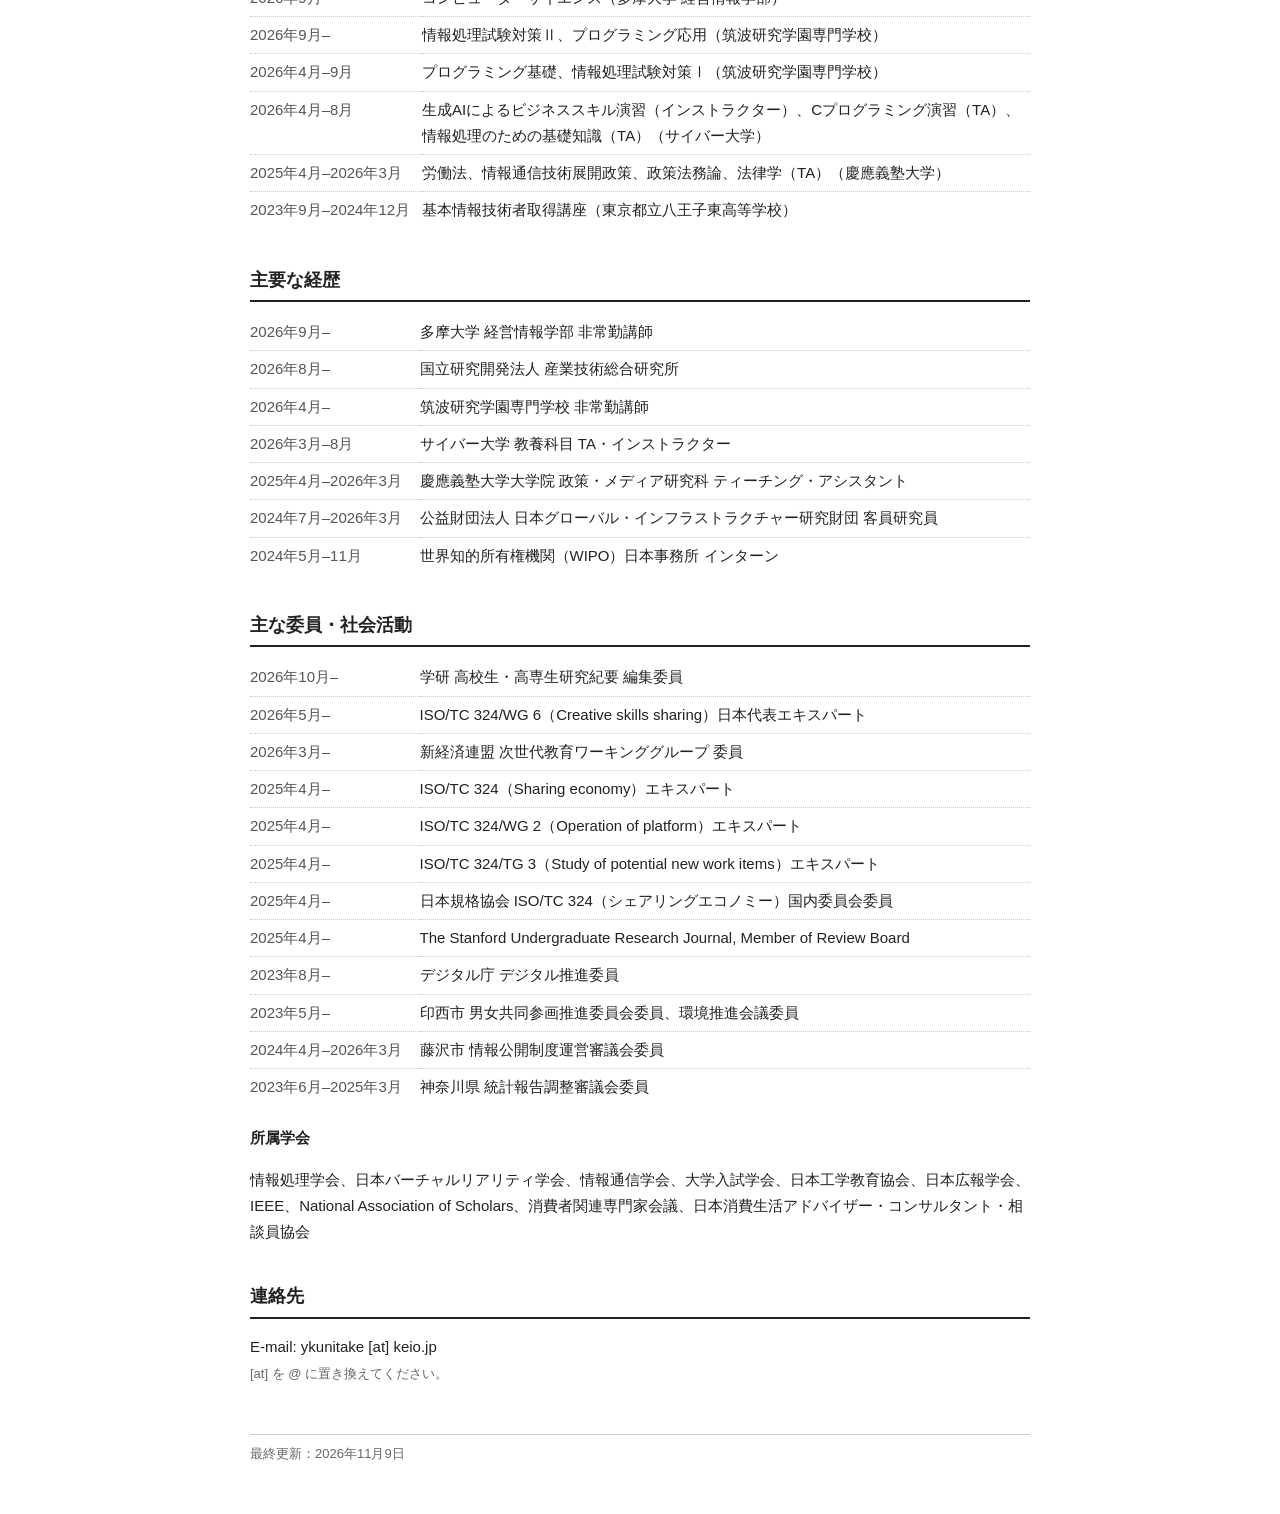
==== commit 799b3abe: "Add J-STAGE, SSRN and SCOPUS tags Co-Authored-By: Claude Opus 5.5 <noreply@anthropic.com>" ====
--- a/index.html
+++ b/index.html
@@ -5,7 +5,7 @@
 <meta name="viewport" content="width=device-width, initial-scale=1">
 <title>國武 悠人 | Yuto Kunitake</title>
 <meta name="description" content="國武悠人（Yuto Kunitake）のプロフィール。筑波大学大学院 博士後期課程、多摩大学 経営情報学部 非常勤講師。デジタル分野の消費者保護を研究しています。">
-<link rel="stylesheet" href="style.css?v=20261110b">
+<link rel="stylesheet" href="style.css?v=20261110c">
 </head>
 <body>
 
@@ -100,11 +100,11 @@
     <li><b>國武悠人</b>. クリエイターエコノミーに係る競争・消費者政策：「メタバース」におけるダウンロード型デジタルコンテンツ取引からの示唆. 修士論文, 2026.<span class="tags"><span class="tag t-thesis">学位論文</span><span class="tag t-peer">査読</span></span></li>
     <li><b>Yuto Kunitake</b>. “Eternal September” in Social VR Communities: Proposals for Sustainable Moderation. 日本バーチャルリアリティ学会論文誌, 31(1), 2026.<span class="tags"><span class="tag t-journal">ジャーナル</span><span class="tag t-peer">査読</span><span class="tag t-jstage">J-STAGE</span></span></li>
     <li><b>Yuto Kunitake</b>. Avatar Diversity in Social VR: From the Perspectives of Compatible Outfit Concentration and Customization Range. <i>IEEE VRW 2026 Abstracts and Workshops</i>, 2026.<span class="tags"><span class="tag t-intl">国際会議</span><span class="tag t-peer">査読</span><span class="tag t-ieee">IEEE Xplore</span></span></li>
-    <li><b>國武悠人</b>. 「女子枠」は差別なのか？：国際的議論と日本の研究動向. 大学入試研究ジャーナル, 36, 2026.<span class="tags"><span class="tag t-journal">ジャーナル</span><span class="tag t-peer">査読</span></span></li>
+    <li><b>國武悠人</b>. 「女子枠」は差別なのか？：国際的議論と日本の研究動向. 大学入試研究ジャーナル, 36, 2026.<span class="tags"><span class="tag t-journal">ジャーナル</span><span class="tag t-peer">査読</span><span class="tag t-jstage">J-STAGE</span></span></li>
     <li><b>Yuto Kunitake</b>, Minwoo Song. Standardization for Social VR: Balancing Expressive Diversity, Interoperability, and Creator Participation. <i>IEEE ISMAR-Adjunct 2025</i>, 2025.<span class="tags"><span class="tag t-intl">国際会議</span><span class="tag t-peer">査読</span><span class="tag t-ieee">IEEE Xplore</span></span></li>
-    <li>Anna Oriishi, <b>Yuto Kunitake</b>. Comparative Soft-Law Principles for the Metaverse: Balancing Governance and Creator Inclusion. <i>TPRC 2025</i>, 2025.<span class="tags"><span class="tag t-intl">国際会議</span><span class="tag t-peer">査読</span></span></li>
+    <li>Anna Oriishi, <b>Yuto Kunitake</b>. Comparative Soft-Law Principles for the Metaverse: Balancing Governance and Creator Inclusion. <i>TPRC 2025</i>, 2025.<span class="tags"><span class="tag t-intl">国際会議</span><span class="tag t-peer">査読</span><span class="tag t-ssrn">SSRN</span></span></li>
     <li><b>國武悠人</b>, 戸簾隼人. VRプラットフォームのリスク対策機能：教育利用における考察. 情報教育シンポジウム論文集, 2025, 277–283, 2025.<span class="tags"><span class="tag t-dom">国内会議</span><span class="tag t-peer">査読</span></span></li>
-    <li><b>Yuto Kunitake</b>, Ku Miyashita. The Metaverse as a Living Space: A Discussion of Privacy Protection Issues Considering Media Evolution. <i>IEEE MetaCom 2025</i>, 2025.<span class="tags"><span class="tag t-intl">国際会議</span><span class="tag t-peer">査読</span><span class="tag t-ieee">IEEE Xplore</span></span></li>
+    <li><b>Yuto Kunitake</b>, Ku Miyashita. The Metaverse as a Living Space: A Discussion of Privacy Protection Issues Considering Media Evolution. <i>IEEE MetaCom 2025</i>, 2025.<span class="tags"><span class="tag t-intl">国際会議</span><span class="tag t-peer">査読</span><span class="tag t-ieee">IEEE Xplore</span><span class="tag t-scopus">SCOPUS</span></span></li>
     <li class="has-sjr"><a class="sjr" href="https://www.scimagojr.com/journalsearch.php?q=21101142603&amp;tip=sid&amp;exact=no" title="SCImago Journal &amp; Country Rank"><img src="https://www.scimagojr.com/journal_img.php?id=21101142603" alt="SCImago Journal &amp; Country Rank" width="110" height="110" loading="lazy"></a><b>Yuto Kunitake</b>. Affirmative Action in Japanese Higher Education: A Critical Examination of DEI Implementation. <i>Social Sciences &amp; Humanities Open</i>, 11, 1–12, 2025.<span class="tags"><span class="tag t-journal">ジャーナル</span><span class="tag t-peer">査読</span><span class="tag t-oa">オープンアクセス</span><span class="tag t-scopus">SCOPUS</span><span class="tag t-doaj">DOAJ</span></span></li>
     <li><b>國武悠人</b>. 米国判例の変化と日本への示唆：STEM分野のアファーマティブ・アクションとDEI. 工学教育, 73(2), 2–6, 2025.<span class="tags"><span class="tag t-journal">ジャーナル</span><span class="tag t-peer">査読</span><span class="tag t-jstage">J-STAGE</span></span></li>
     <li><b>國武悠人</b>. UGC Metaverseの市場構造と消費者保護 ―クリエイターの事業者等該当性―. 慶應義塾大学環境情報学部 卒業プロジェクト論文, 2025.<span class="tags"><span class="tag t-thesis">学位論文</span></span></li>
--- a/style.css
+++ b/style.css
@@ -127,6 +127,7 @@
 .t-ieee   { color: #00629b; }
 .t-jstage { color: #9b1b30; }
 .t-un     { color: #2a6fb0; }
+.t-ssrn   { color: #1f3f77; }
 
 /* ---------- フッター ---------- */
 footer {
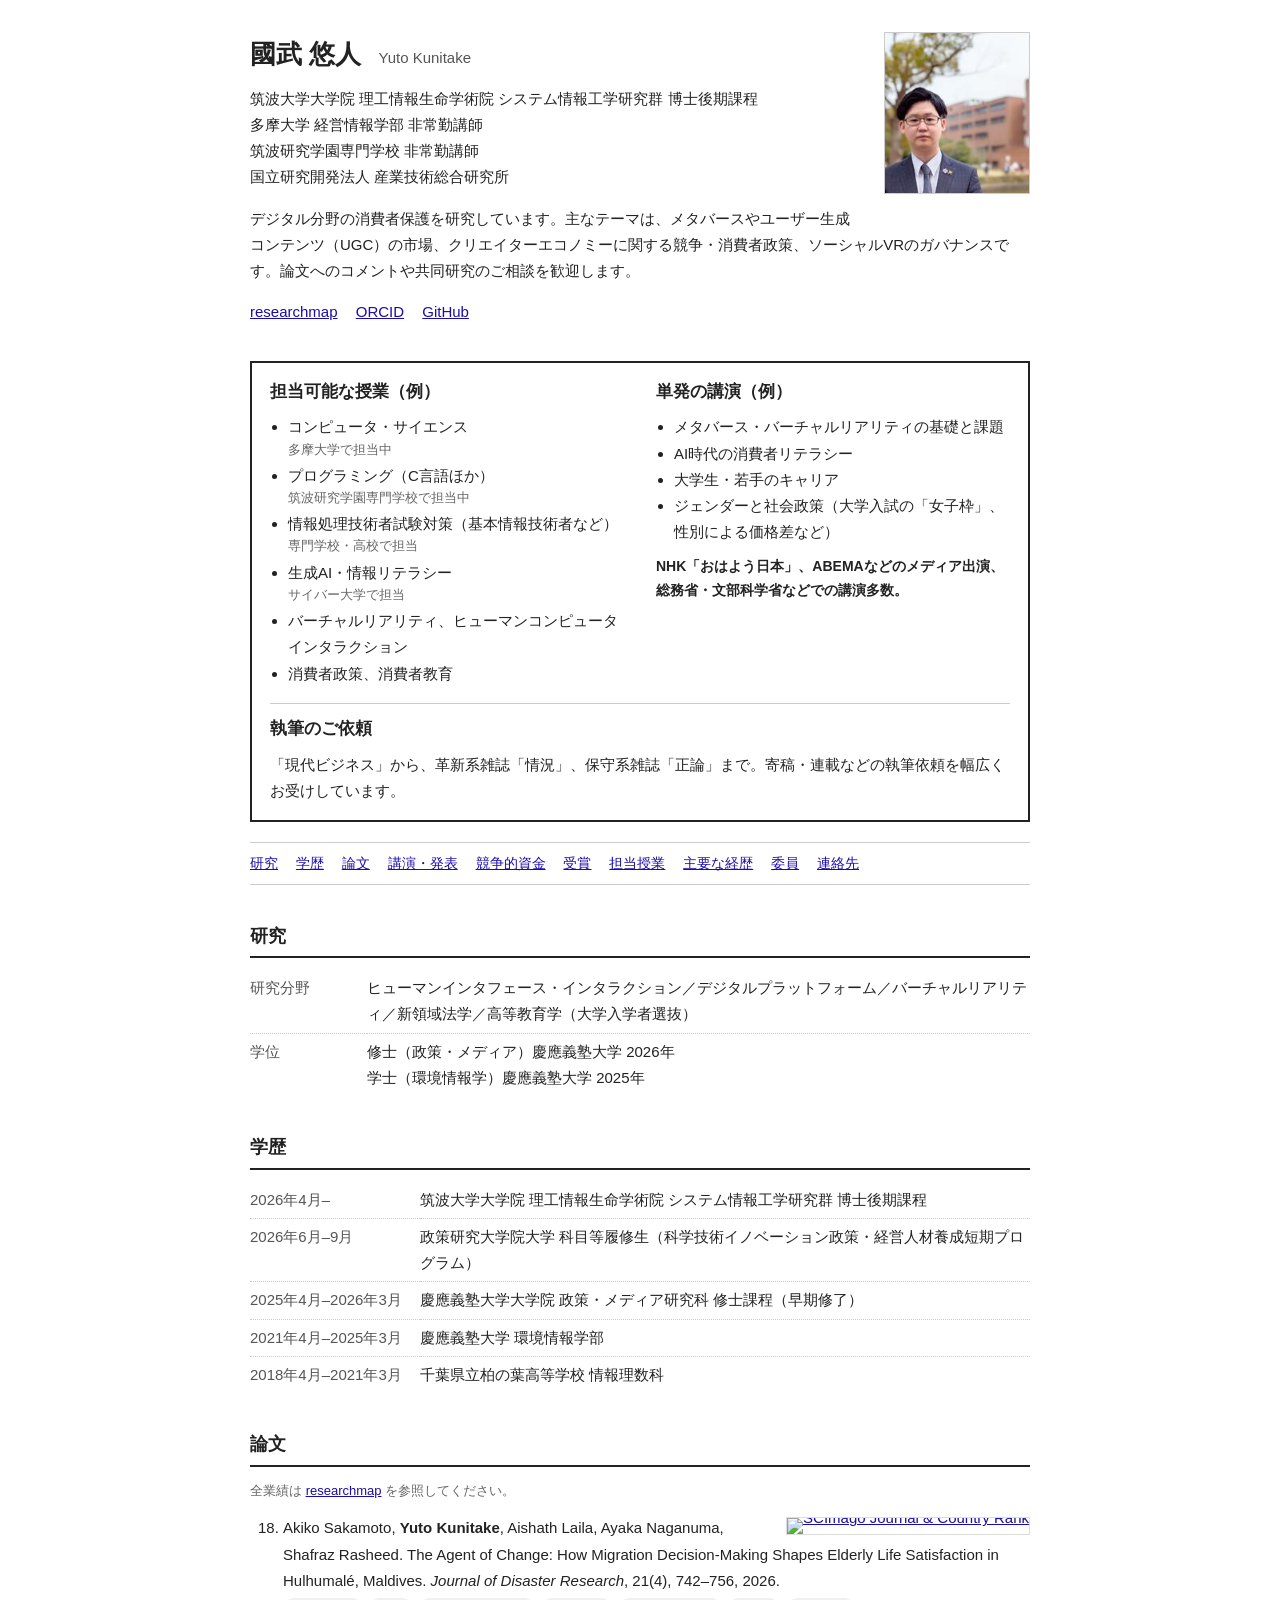
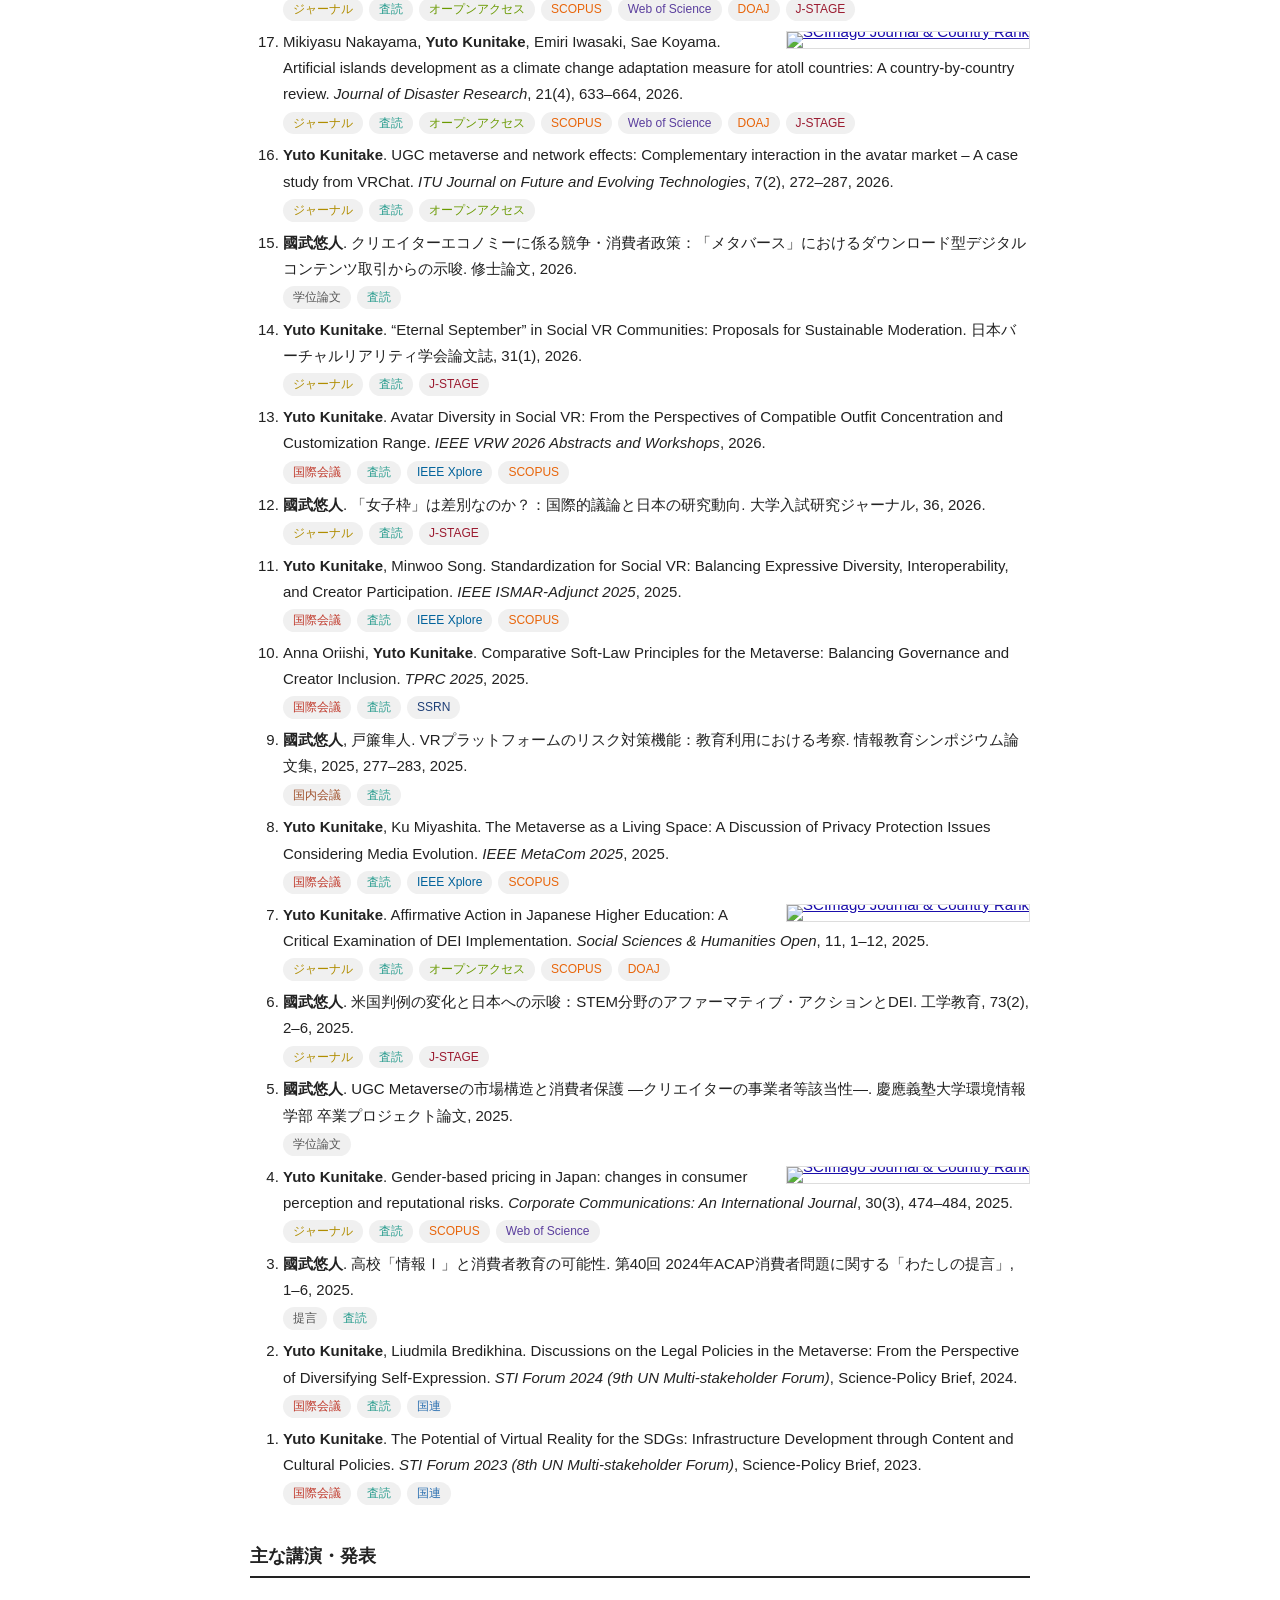
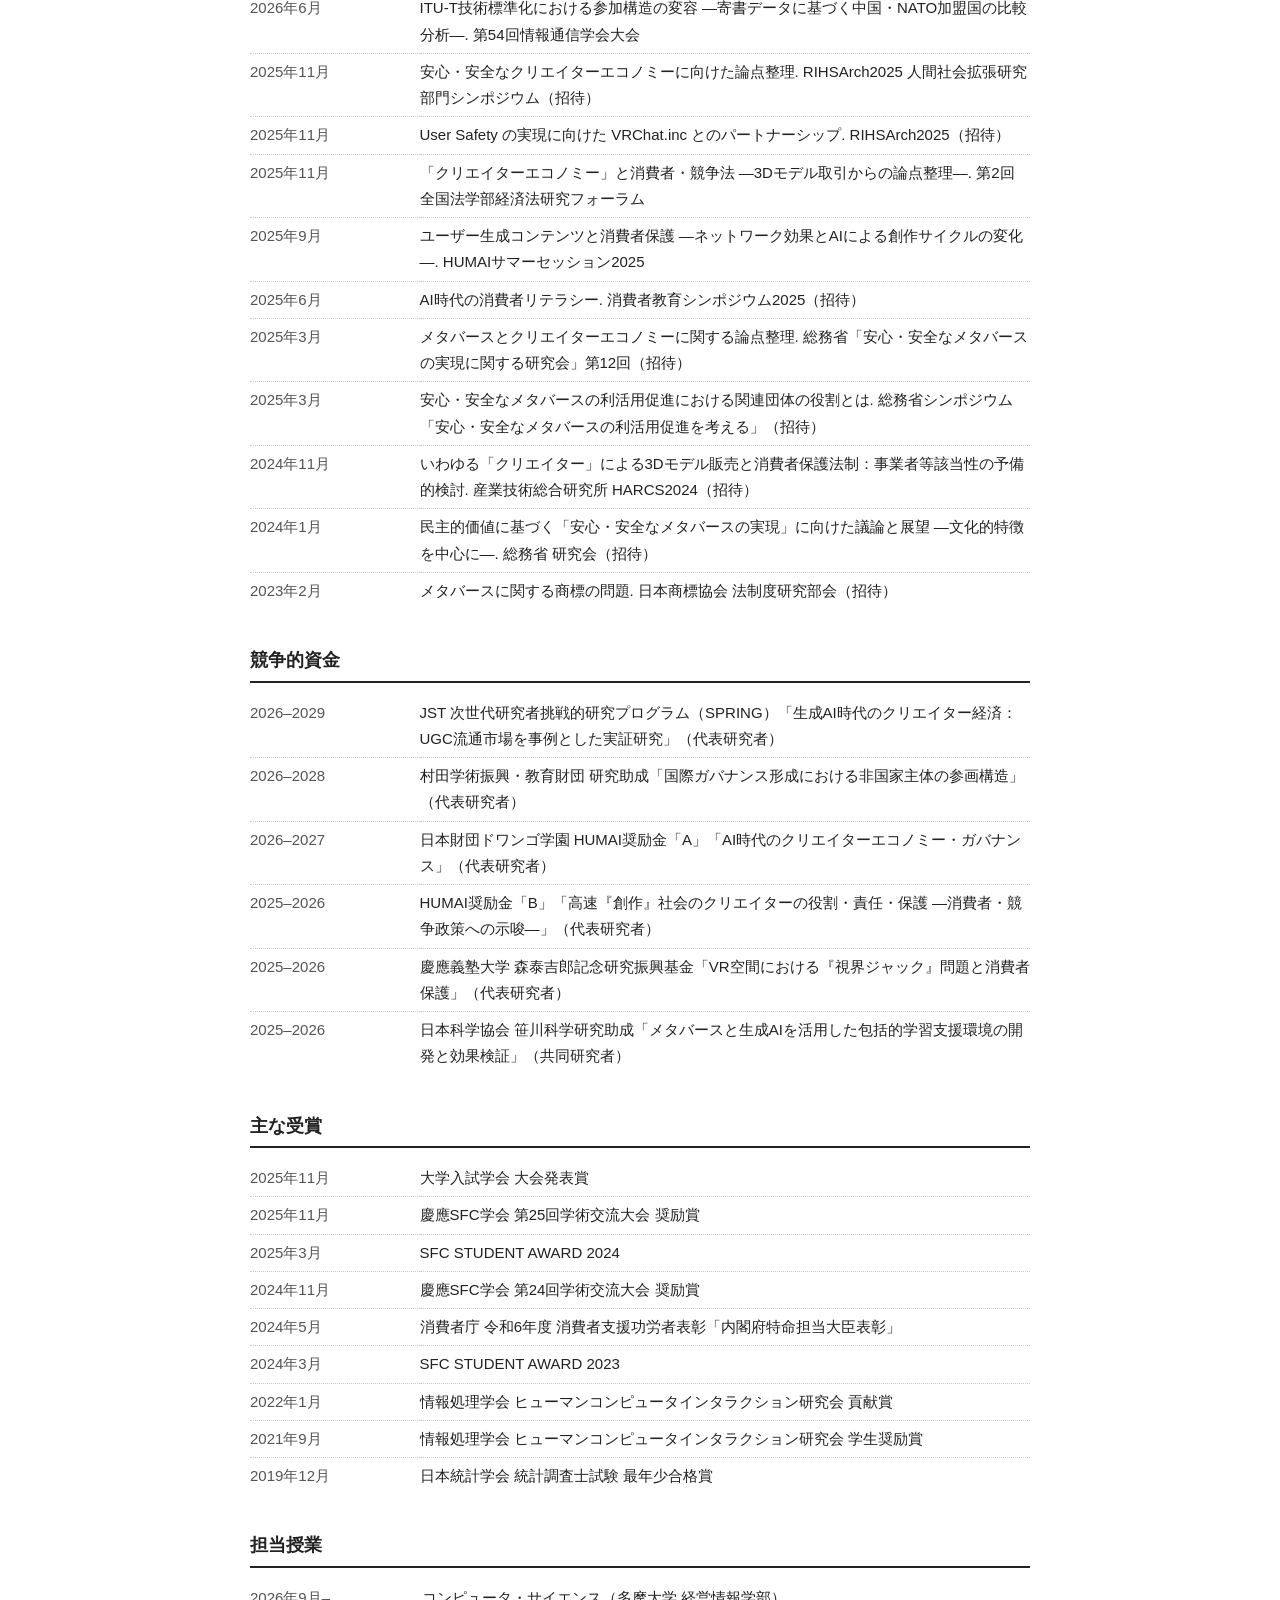
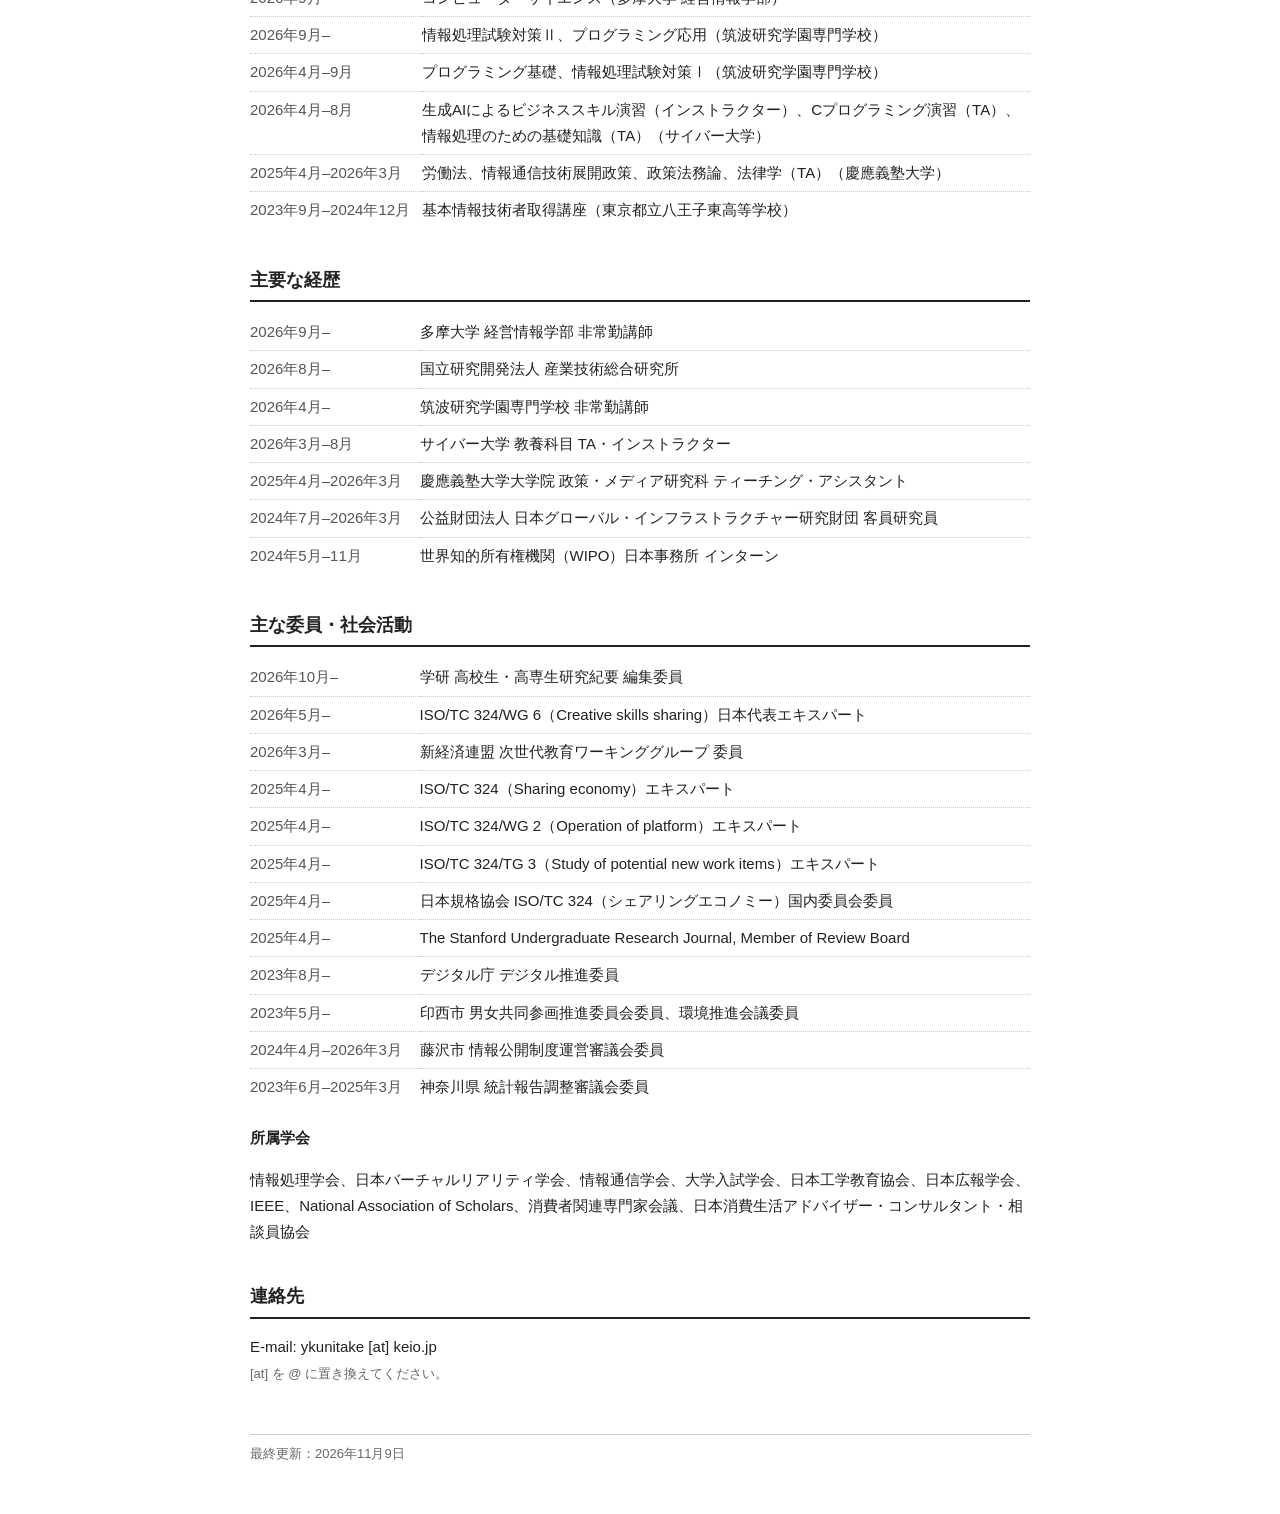
==== commit c5179bf5: "Add SCOPUS tags to IEEE VRW and ISMAR-Adjunct papers Co-Authored-By: Claude Opus 5.5 <noreply@anthro" ====
--- a/index.html
+++ b/index.html
@@ -99,9 +99,9 @@
     <li><b>Yuto Kunitake</b>. UGC metaverse and network effects: Complementary interaction in the avatar market – A case study from VRChat. <i>ITU Journal on Future and Evolving Technologies</i>, 7(2), 272–287, 2026.<span class="tags"><span class="tag t-journal">ジャーナル</span><span class="tag t-peer">査読</span><span class="tag t-oa">オープンアクセス</span></span></li>
     <li><b>國武悠人</b>. クリエイターエコノミーに係る競争・消費者政策：「メタバース」におけるダウンロード型デジタルコンテンツ取引からの示唆. 修士論文, 2026.<span class="tags"><span class="tag t-thesis">学位論文</span><span class="tag t-peer">査読</span></span></li>
     <li><b>Yuto Kunitake</b>. “Eternal September” in Social VR Communities: Proposals for Sustainable Moderation. 日本バーチャルリアリティ学会論文誌, 31(1), 2026.<span class="tags"><span class="tag t-journal">ジャーナル</span><span class="tag t-peer">査読</span><span class="tag t-jstage">J-STAGE</span></span></li>
-    <li><b>Yuto Kunitake</b>. Avatar Diversity in Social VR: From the Perspectives of Compatible Outfit Concentration and Customization Range. <i>IEEE VRW 2026 Abstracts and Workshops</i>, 2026.<span class="tags"><span class="tag t-intl">国際会議</span><span class="tag t-peer">査読</span><span class="tag t-ieee">IEEE Xplore</span></span></li>
+    <li><b>Yuto Kunitake</b>. Avatar Diversity in Social VR: From the Perspectives of Compatible Outfit Concentration and Customization Range. <i>IEEE VRW 2026 Abstracts and Workshops</i>, 2026.<span class="tags"><span class="tag t-intl">国際会議</span><span class="tag t-peer">査読</span><span class="tag t-ieee">IEEE Xplore</span><span class="tag t-scopus">SCOPUS</span></span></li>
     <li><b>國武悠人</b>. 「女子枠」は差別なのか？：国際的議論と日本の研究動向. 大学入試研究ジャーナル, 36, 2026.<span class="tags"><span class="tag t-journal">ジャーナル</span><span class="tag t-peer">査読</span><span class="tag t-jstage">J-STAGE</span></span></li>
-    <li><b>Yuto Kunitake</b>, Minwoo Song. Standardization for Social VR: Balancing Expressive Diversity, Interoperability, and Creator Participation. <i>IEEE ISMAR-Adjunct 2025</i>, 2025.<span class="tags"><span class="tag t-intl">国際会議</span><span class="tag t-peer">査読</span><span class="tag t-ieee">IEEE Xplore</span></span></li>
+    <li><b>Yuto Kunitake</b>, Minwoo Song. Standardization for Social VR: Balancing Expressive Diversity, Interoperability, and Creator Participation. <i>IEEE ISMAR-Adjunct 2025</i>, 2025.<span class="tags"><span class="tag t-intl">国際会議</span><span class="tag t-peer">査読</span><span class="tag t-ieee">IEEE Xplore</span><span class="tag t-scopus">SCOPUS</span></span></li>
     <li>Anna Oriishi, <b>Yuto Kunitake</b>. Comparative Soft-Law Principles for the Metaverse: Balancing Governance and Creator Inclusion. <i>TPRC 2025</i>, 2025.<span class="tags"><span class="tag t-intl">国際会議</span><span class="tag t-peer">査読</span><span class="tag t-ssrn">SSRN</span></span></li>
     <li><b>國武悠人</b>, 戸簾隼人. VRプラットフォームのリスク対策機能：教育利用における考察. 情報教育シンポジウム論文集, 2025, 277–283, 2025.<span class="tags"><span class="tag t-dom">国内会議</span><span class="tag t-peer">査読</span></span></li>
     <li><b>Yuto Kunitake</b>, Ku Miyashita. The Metaverse as a Living Space: A Discussion of Privacy Protection Issues Considering Media Evolution. <i>IEEE MetaCom 2025</i>, 2025.<span class="tags"><span class="tag t-intl">国際会議</span><span class="tag t-peer">査読</span><span class="tag t-ieee">IEEE Xplore</span><span class="tag t-scopus">SCOPUS</span></span></li>
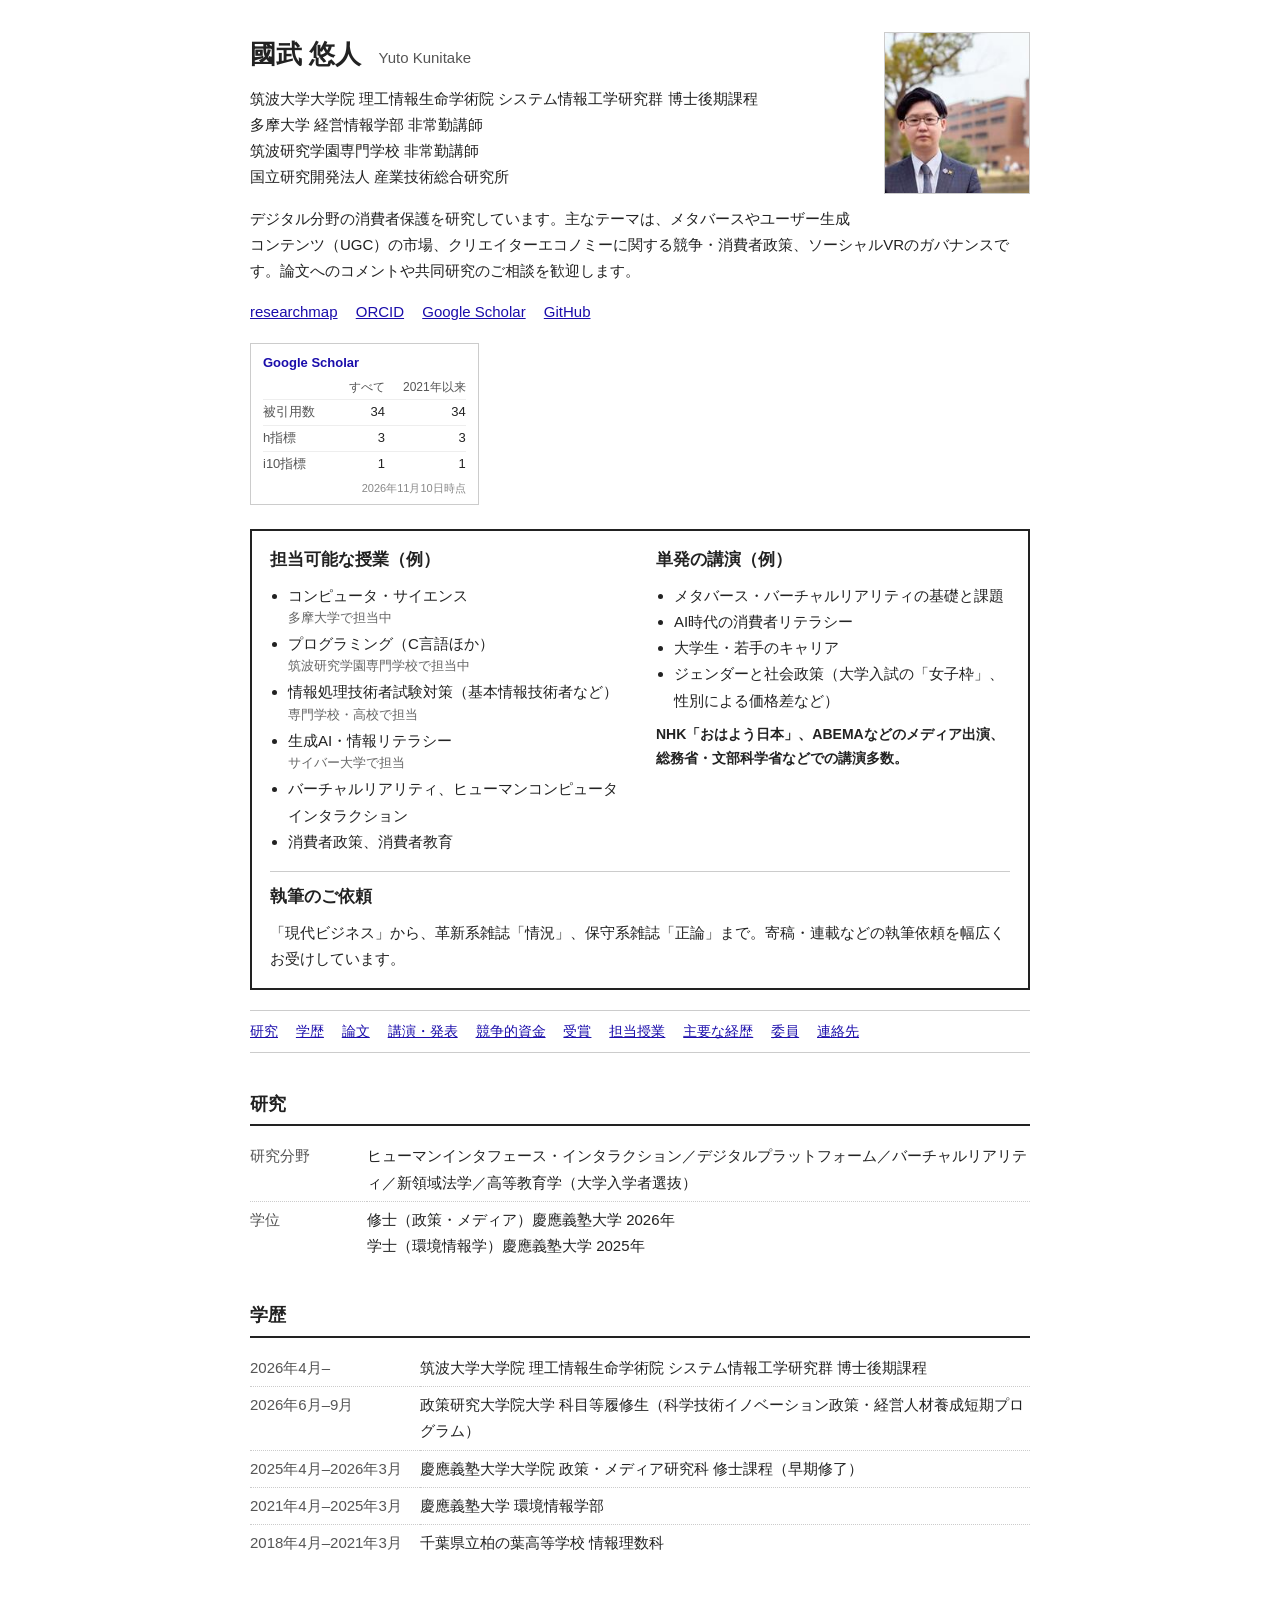
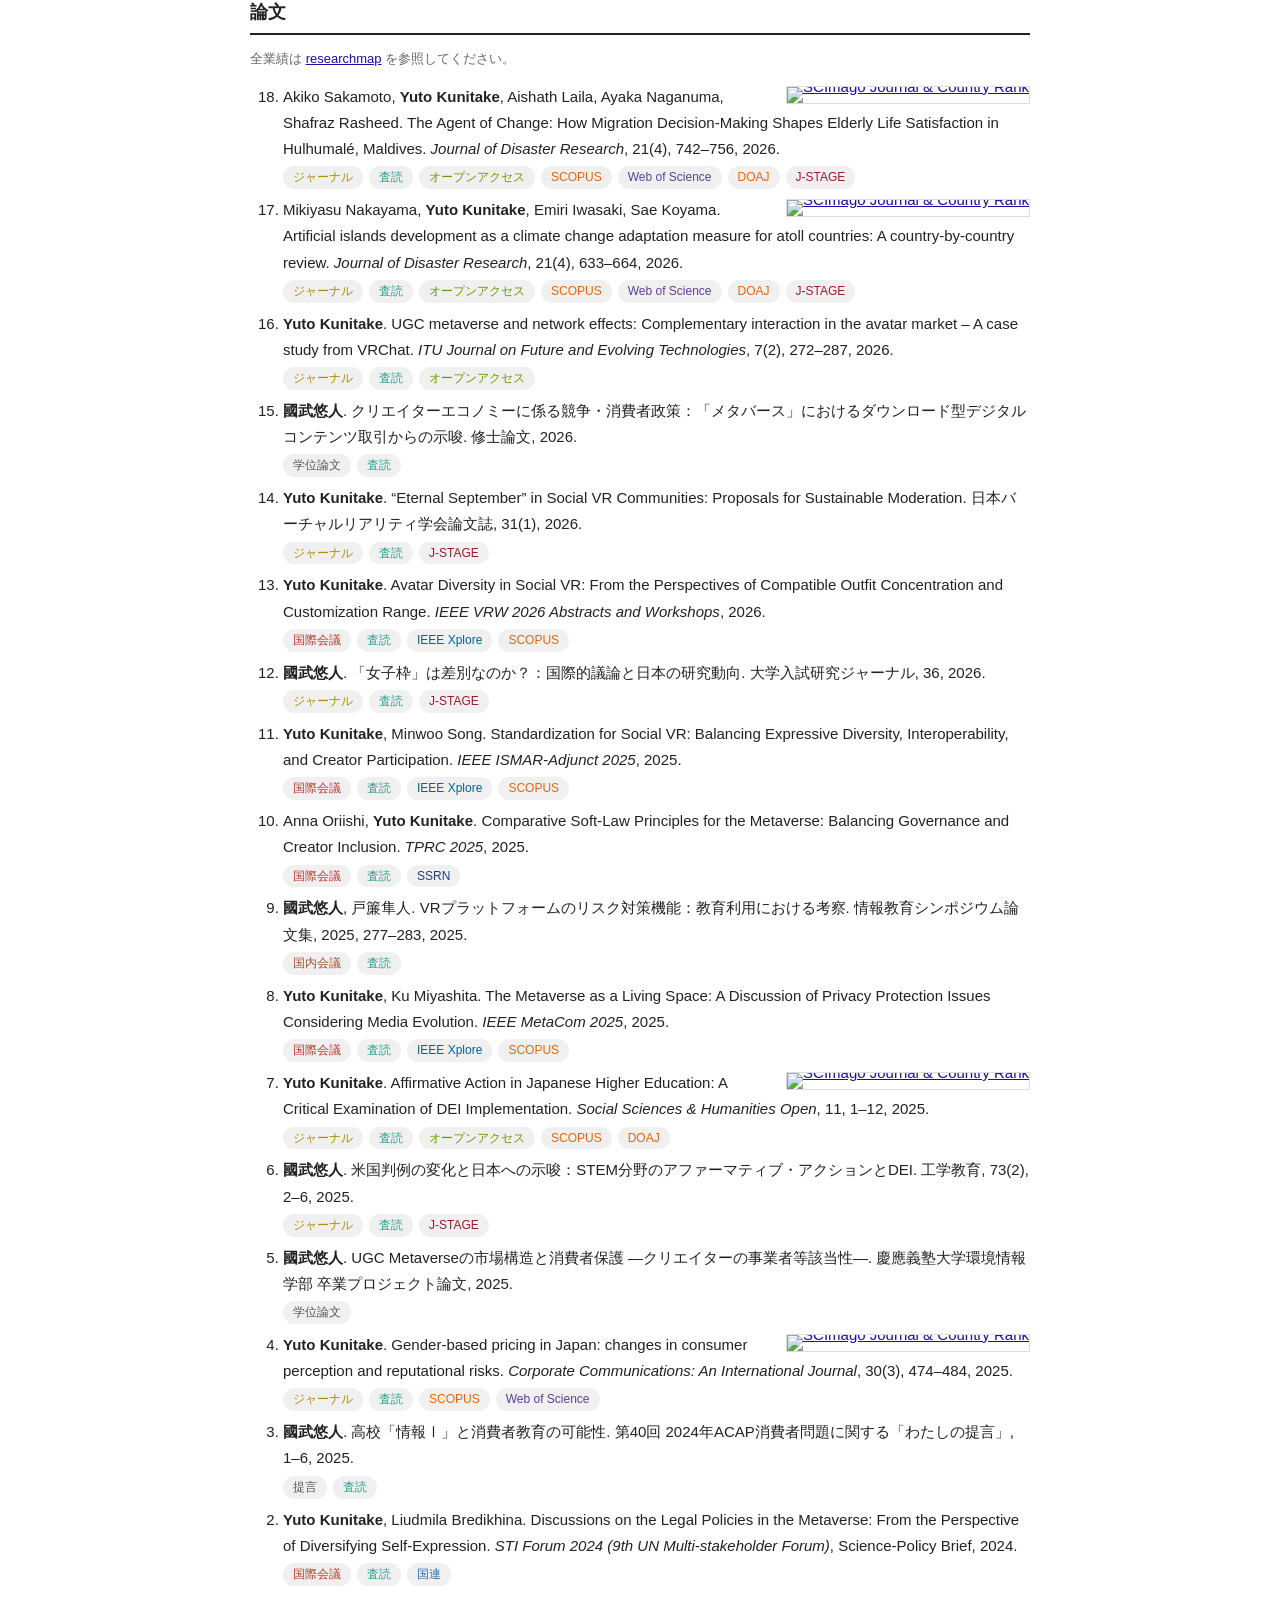
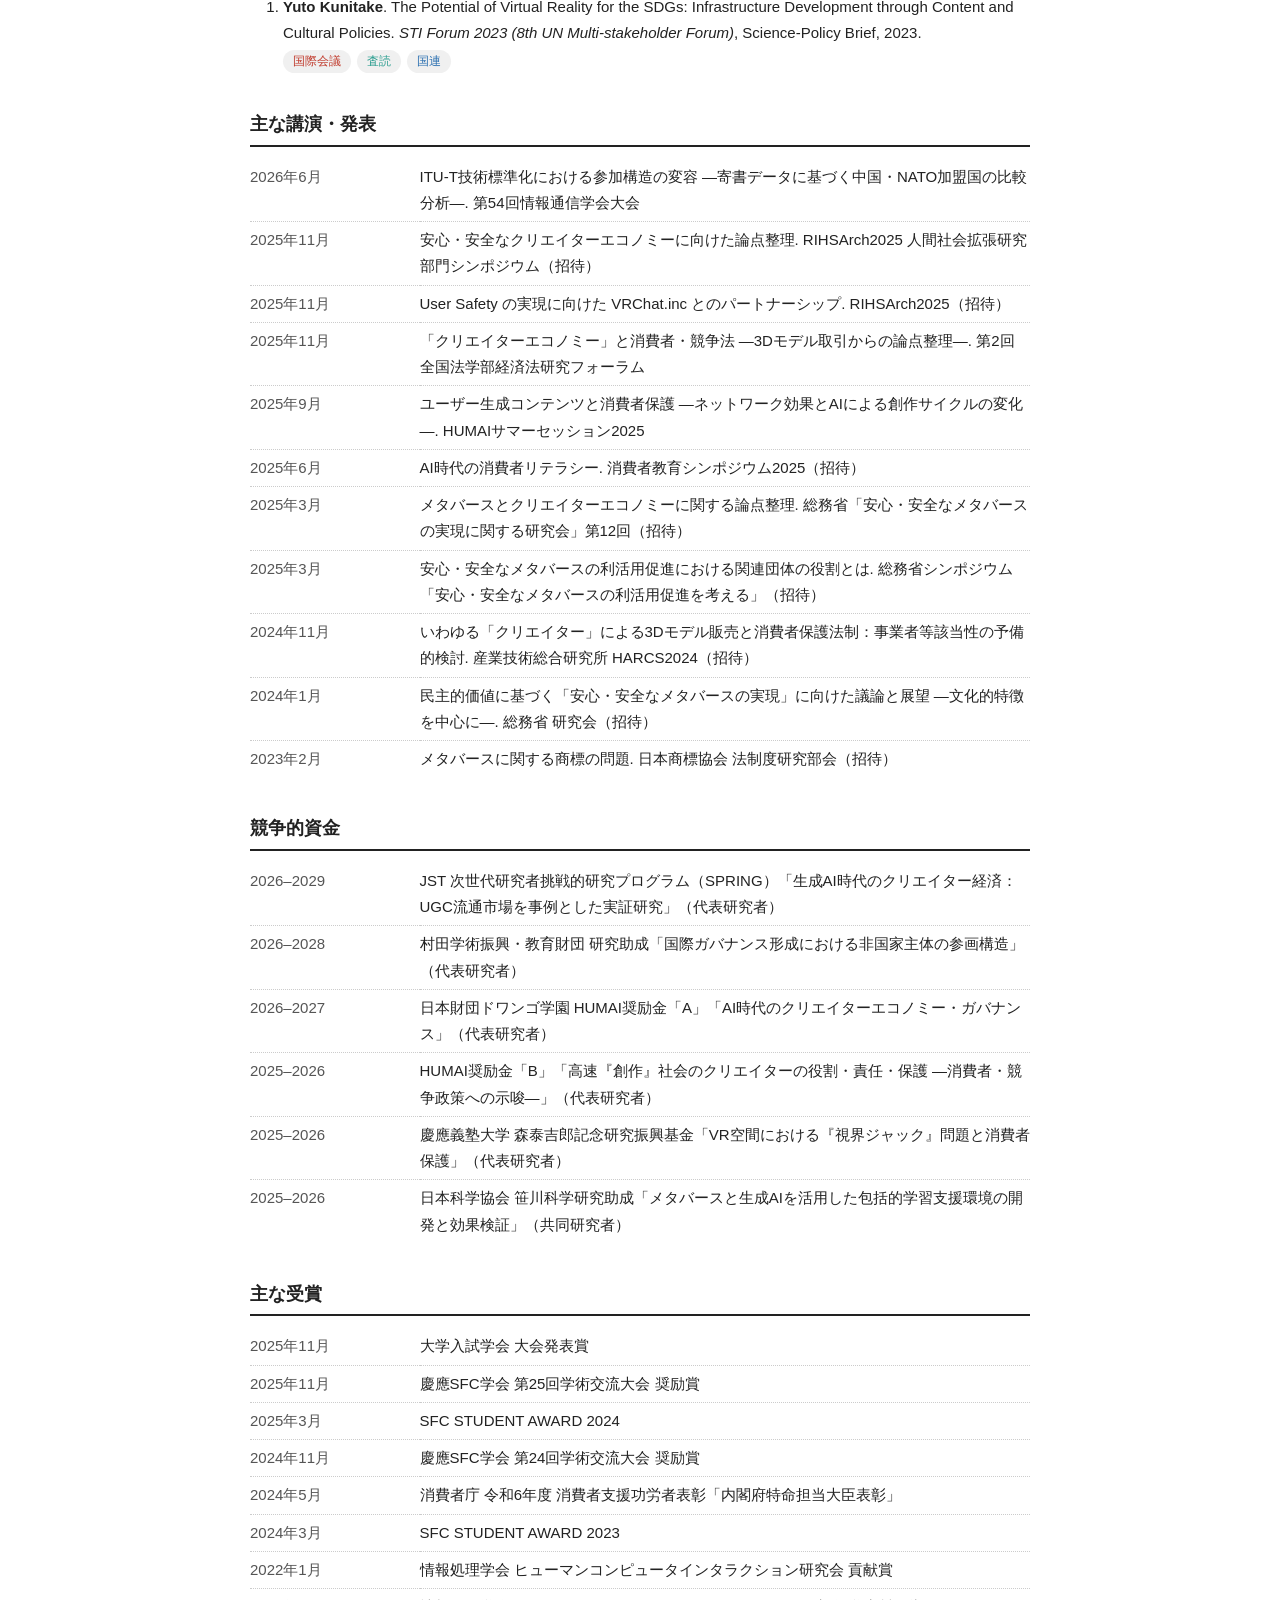
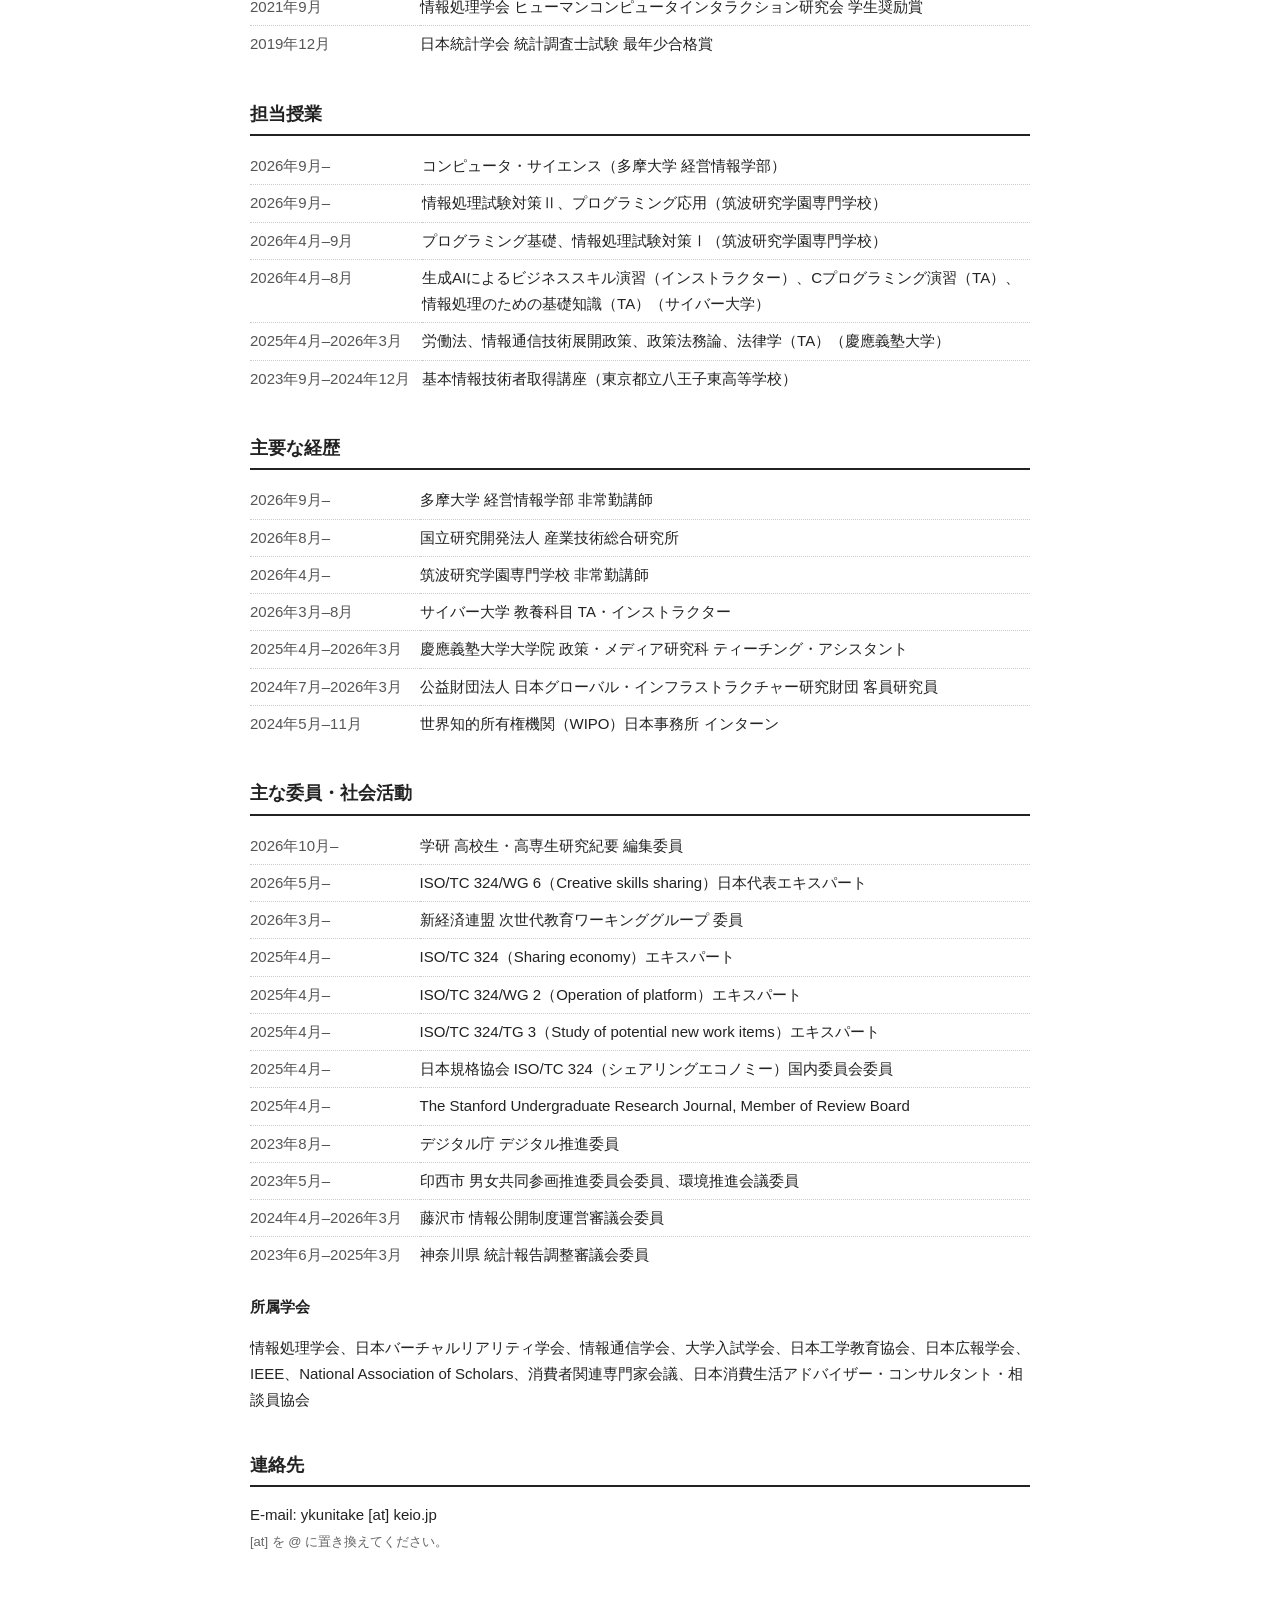
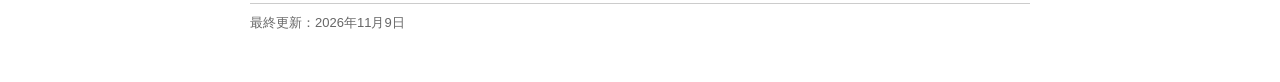
==== commit 71d631d4: "Add Google Scholar link and citation metrics Co-Authored-By: Claude Opus 5.5 <noreply@anthropic.com>" ====
--- a/index.html
+++ b/index.html
@@ -5,7 +5,7 @@
 <meta name="viewport" content="width=device-width, initial-scale=1">
 <title>國武 悠人 | Yuto Kunitake</title>
 <meta name="description" content="國武悠人（Yuto Kunitake）のプロフィール。筑波大学大学院 博士後期課程、多摩大学 経営情報学部 非常勤講師。デジタル分野の消費者保護を研究しています。">
-<link rel="stylesheet" href="style.css?v=20261110c">
+<link rel="stylesheet" href="style.css?v=20261110d">
 </head>
 <body>
 
@@ -22,8 +22,19 @@
   <p class="ext">
     <a href="https://researchmap.jp/yutokunitake">researchmap</a>
     <a href="https://orcid.org/0009-0006-4197-0574">ORCID</a>
+    <a href="https://scholar.google.com/citations?user=OPNdBTsAAAAJ">Google Scholar</a>
     <a href="https://github.com/KunitakeYuto">GitHub</a>
   </p>
+  <a class="scholar" href="https://scholar.google.com/citations?user=OPNdBTsAAAAJ">
+    <table>
+      <caption>Google Scholar</caption>
+      <tr><th></th><td>すべて</td><td>2021年以来</td></tr>
+      <tr><th>被引用数</th><td>34</td><td>34</td></tr>
+      <tr><th>h指標</th><td>3</td><td>3</td></tr>
+      <tr><th>i10指標</th><td>1</td><td>1</td></tr>
+    </table>
+    <span class="asof">2026年11月10日時点</span>
+  </a>
 </header>
 
 <section id="courses" class="courses">
--- a/style.css
+++ b/style.css
@@ -44,6 +44,24 @@
 .affil { margin: 0 0 12px; }
 
 .ext a { margin-right: 14px; }
+
+.scholar {
+  display: inline-block;
+  margin: 2px 0 4px;
+  padding: 8px 12px 6px;
+  border: 1px solid #ccc;
+  color: #222;
+  text-decoration: none;
+}
+.scholar:visited { color: #222; }
+.scholar:hover { border-color: #1a0dab; }
+.scholar table { width: auto; font-size: 13px; }
+.scholar caption { text-align: left; font-weight: bold; color: #1a0dab; padding-bottom: 2px; }
+.scholar th { font-weight: normal; color: #555; padding: 1px 16px 1px 0; }
+.scholar td { text-align: right; padding: 1px 0 1px 18px; font-variant-numeric: tabular-nums; }
+.scholar tr + tr td, .scholar tr + tr th { border-top: 1px solid #eee; }
+.scholar tr:first-child td { color: #555; font-size: 12px; }
+.scholar .asof { display: block; margin-top: 2px; color: #888; font-size: 11px; text-align: right; }
 
 /* ---------- 担当可能な授業 ---------- */
 .courses {
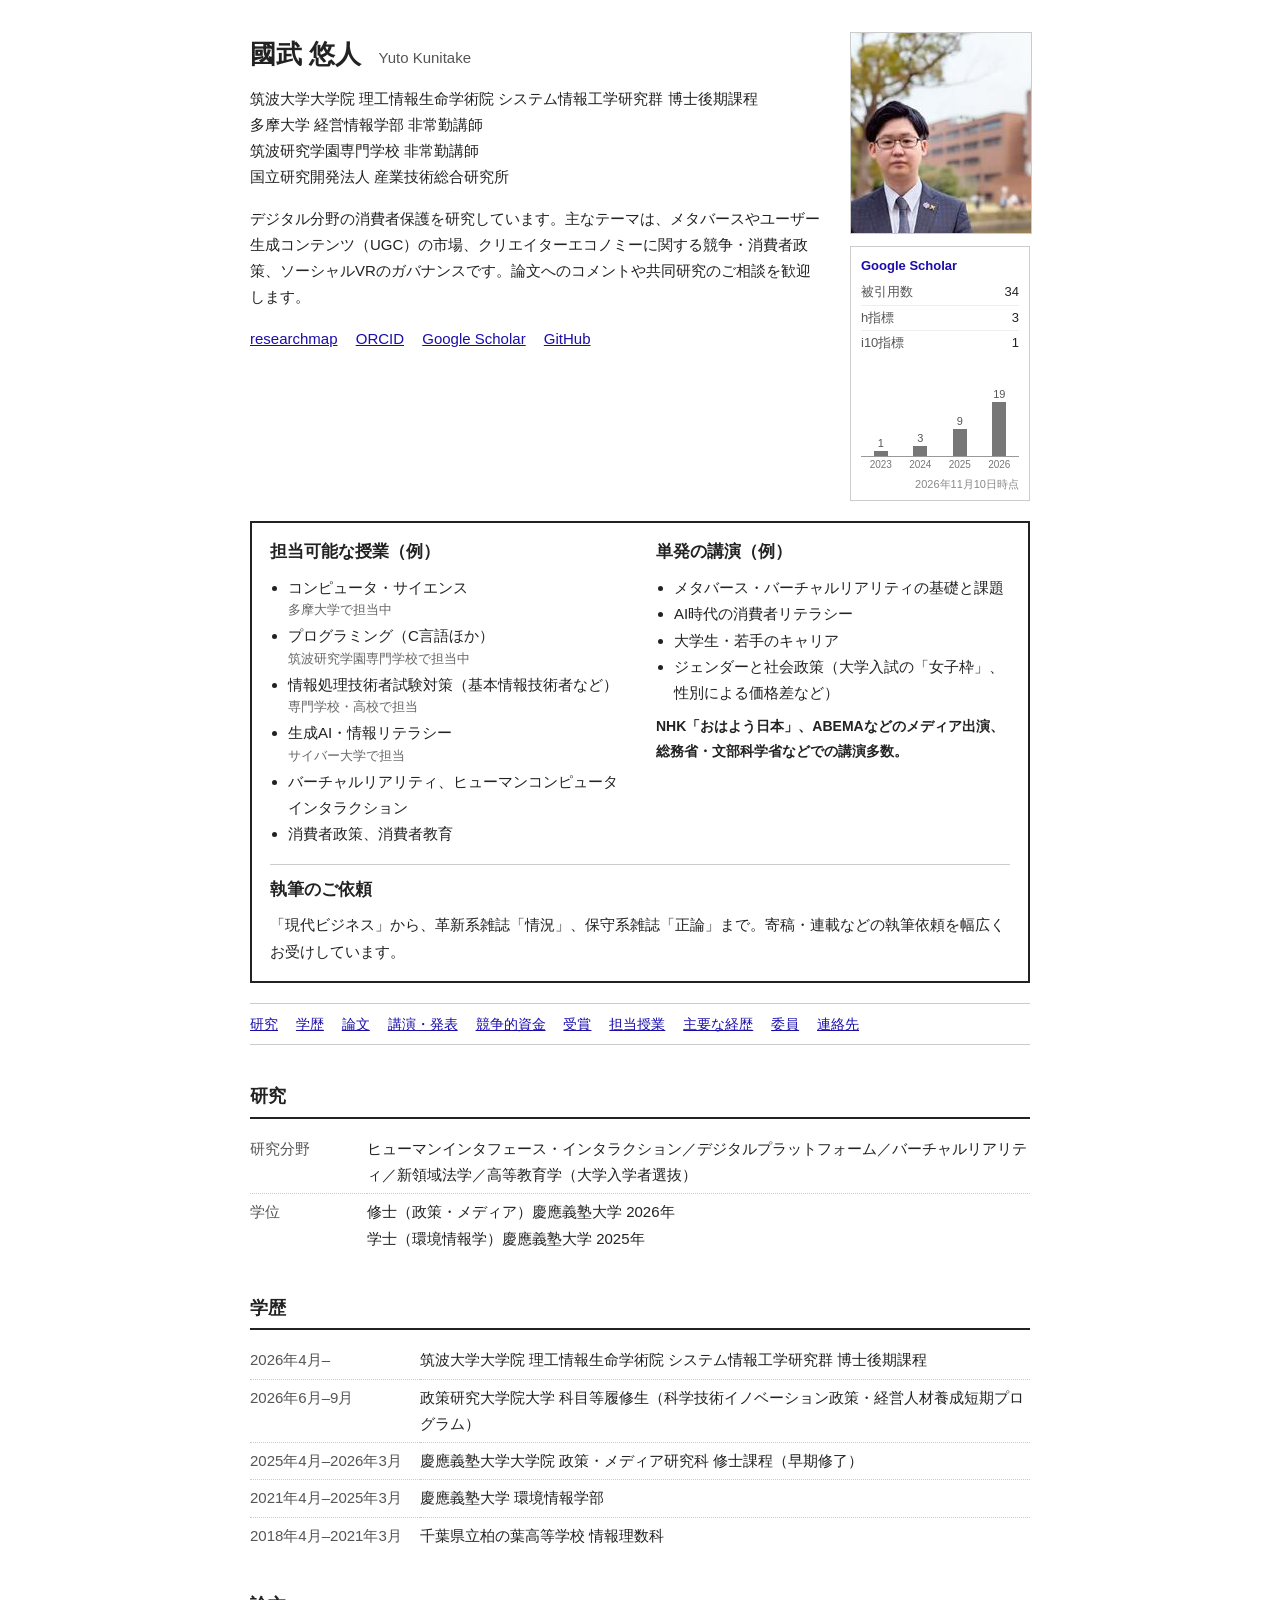
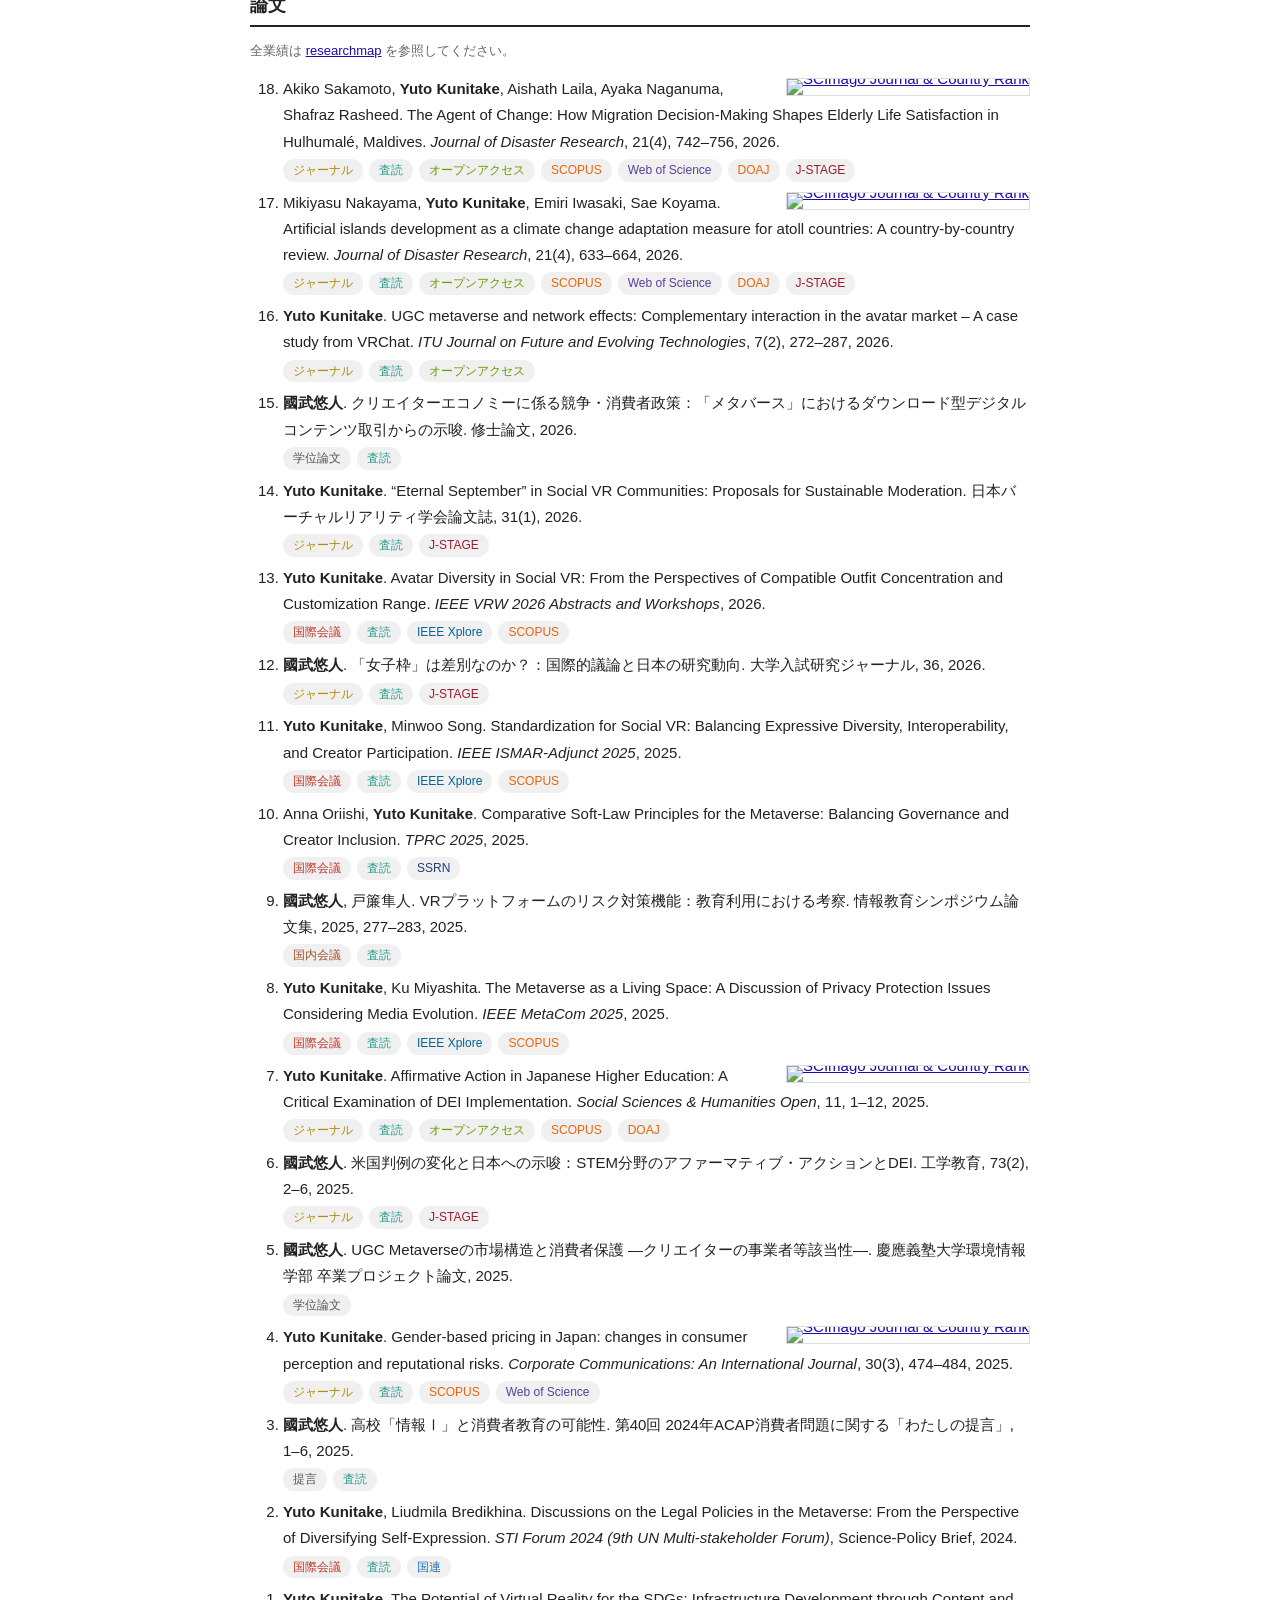
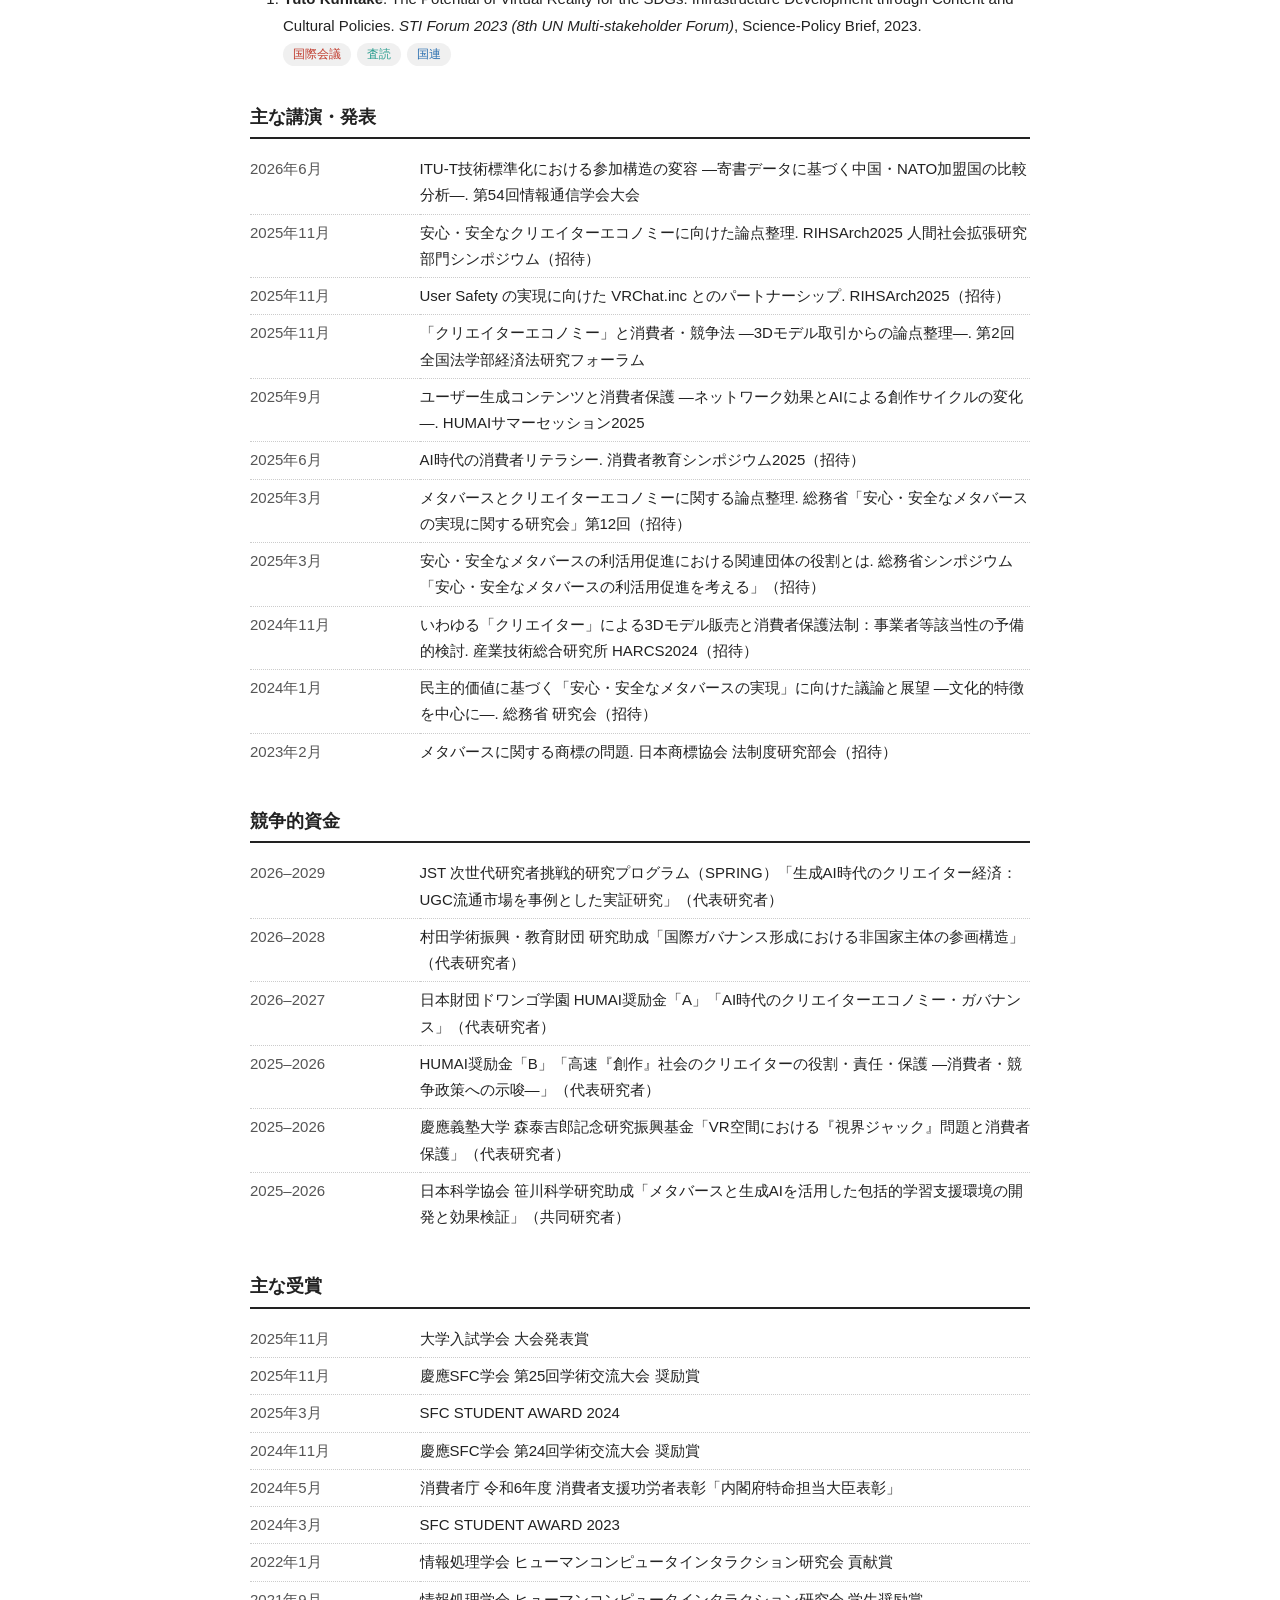
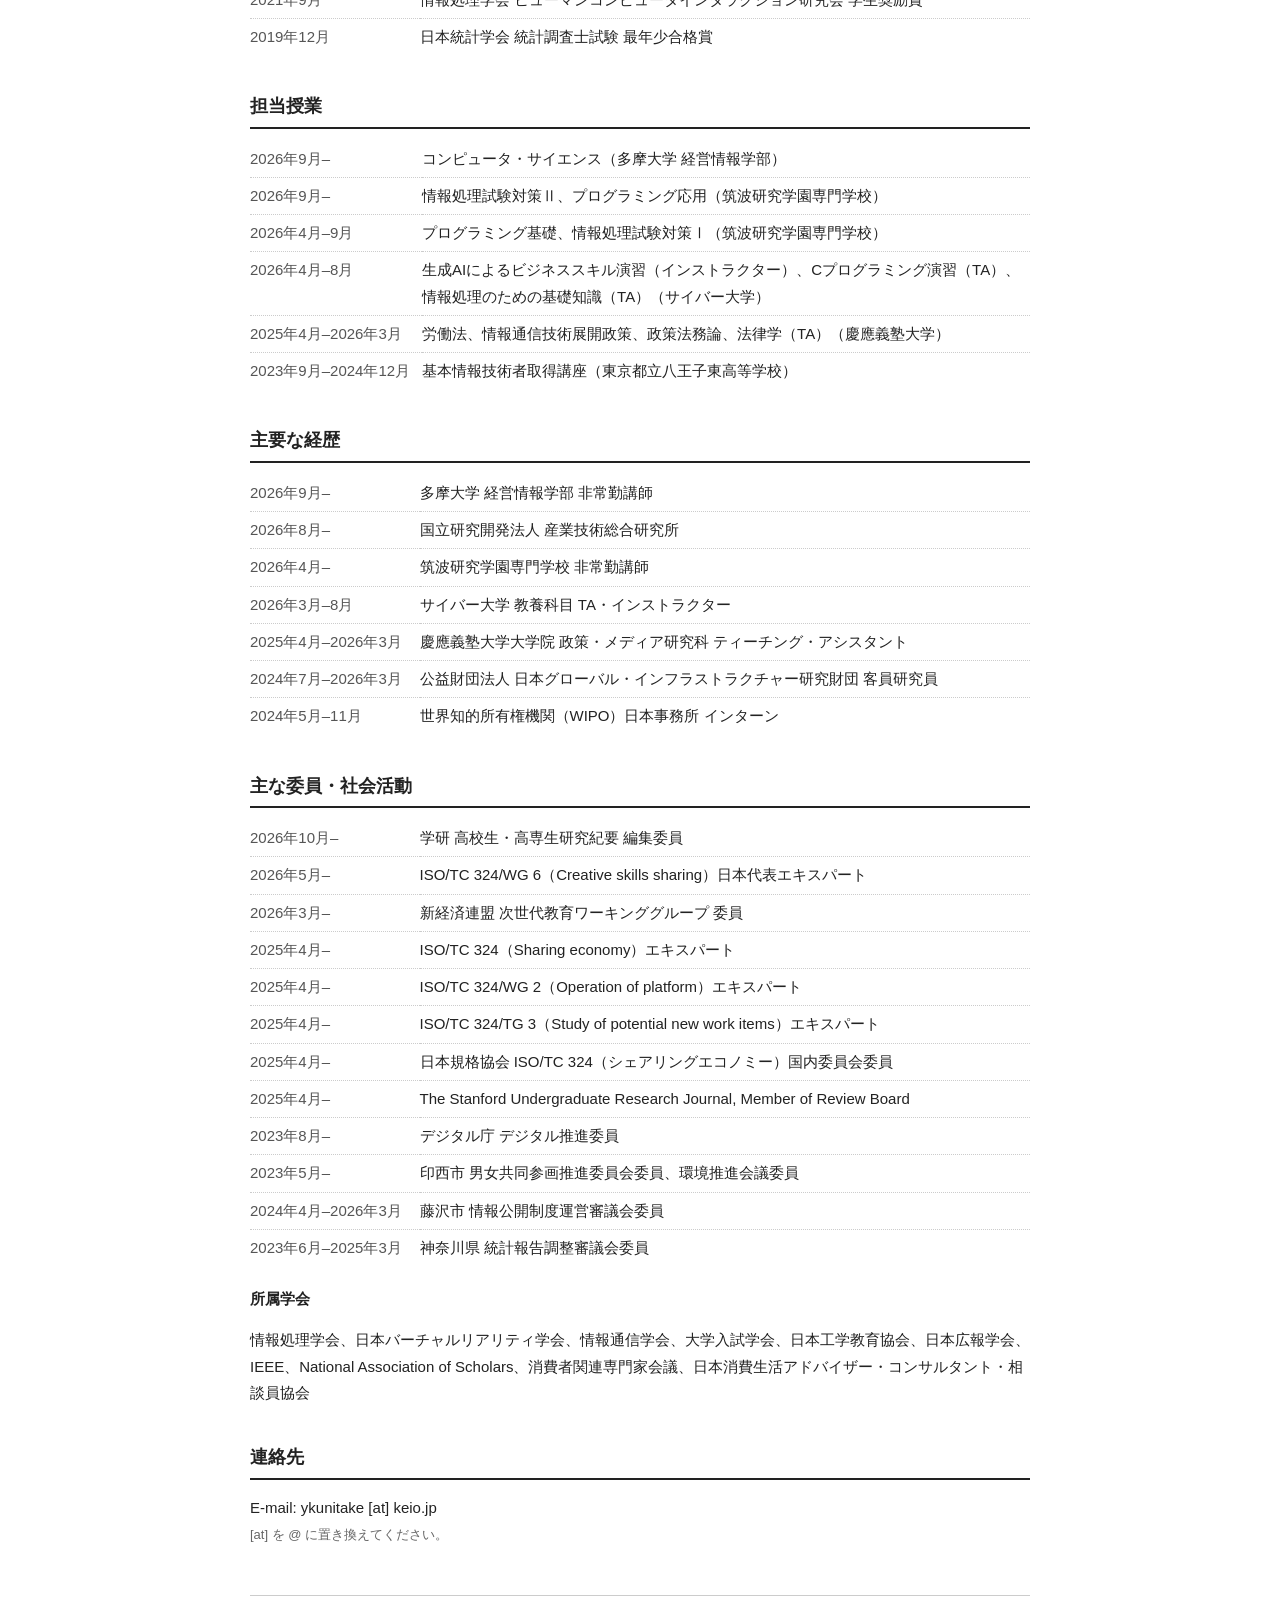
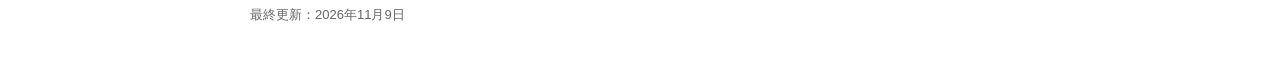
==== commit 1b07d695: "Place photo and Scholar box with yearly chart in right column Co-Authored-By: Claude Opus 5.5 <norep" ====
--- a/index.html
+++ b/index.html
@@ -5,36 +5,45 @@
 <meta name="viewport" content="width=device-width, initial-scale=1">
 <title>國武 悠人 | Yuto Kunitake</title>
 <meta name="description" content="國武悠人（Yuto Kunitake）のプロフィール。筑波大学大学院 博士後期課程、多摩大学 経営情報学部 非常勤講師。デジタル分野の消費者保護を研究しています。">
-<link rel="stylesheet" href="style.css?v=20261110d">
+<link rel="stylesheet" href="style.css?v=20261110e">
 </head>
 <body>
 
 <header class="top">
-  <img class="photo" src="photo.png" alt="國武悠人の写真" width="144" height="160">
-  <h1>國武 悠人 <span class="en">Yuto Kunitake</span></h1>
-  <p class="affil">
-    筑波大学大学院 理工情報生命学術院 システム情報工学研究群 博士後期課程<br>
-    多摩大学 経営情報学部 非常勤講師<br>
-    筑波研究学園専門学校 非常勤講師<br>
-    国立研究開発法人 産業技術総合研究所
-  </p>
-  <p>デジタル分野の消費者保護を研究しています。主なテーマは、メタバースやユーザー生成コンテンツ（UGC）の市場、クリエイターエコノミーに関する競争・消費者政策、ソーシャルVRのガバナンスです。論文へのコメントや共同研究のご相談を歓迎します。</p>
-  <p class="ext">
-    <a href="https://researchmap.jp/yutokunitake">researchmap</a>
-    <a href="https://orcid.org/0009-0006-4197-0574">ORCID</a>
-    <a href="https://scholar.google.com/citations?user=OPNdBTsAAAAJ">Google Scholar</a>
-    <a href="https://github.com/KunitakeYuto">GitHub</a>
-  </p>
-  <a class="scholar" href="https://scholar.google.com/citations?user=OPNdBTsAAAAJ">
-    <table>
-      <caption>Google Scholar</caption>
-      <tr><th></th><td>すべて</td><td>2021年以来</td></tr>
-      <tr><th>被引用数</th><td>34</td><td>34</td></tr>
-      <tr><th>h指標</th><td>3</td><td>3</td></tr>
-      <tr><th>i10指標</th><td>1</td><td>1</td></tr>
-    </table>
-    <span class="asof">2026年11月10日時点</span>
-  </a>
+  <div class="top-main">
+    <h1>國武 悠人 <span class="en">Yuto Kunitake</span></h1>
+    <p class="affil">
+      筑波大学大学院 理工情報生命学術院 システム情報工学研究群 博士後期課程<br>
+      多摩大学 経営情報学部 非常勤講師<br>
+      筑波研究学園専門学校 非常勤講師<br>
+      国立研究開発法人 産業技術総合研究所
+    </p>
+    <p>デジタル分野の消費者保護を研究しています。主なテーマは、メタバースやユーザー生成コンテンツ（UGC）の市場、クリエイターエコノミーに関する競争・消費者政策、ソーシャルVRのガバナンスです。論文へのコメントや共同研究のご相談を歓迎します。</p>
+    <p class="ext">
+      <a href="https://researchmap.jp/yutokunitake">researchmap</a>
+      <a href="https://orcid.org/0009-0006-4197-0574">ORCID</a>
+      <a href="https://scholar.google.com/citations?user=OPNdBTsAAAAJ">Google Scholar</a>
+      <a href="https://github.com/KunitakeYuto">GitHub</a>
+    </p>
+  </div>
+  <div class="top-side">
+    <img class="photo" src="photo.png" alt="國武悠人の写真" width="180" height="200">
+    <a class="scholar" href="https://scholar.google.com/citations?user=OPNdBTsAAAAJ">
+      <span class="sc-title">Google Scholar</span>
+      <table>
+        <tr><th>被引用数</th><td>34</td></tr>
+        <tr><th>h指標</th><td>3</td></tr>
+        <tr><th>i10指標</th><td>1</td></tr>
+      </table>
+      <div class="bars" aria-label="年別の被引用数">
+          <div class="bar"><span class="v">1</span><span class="b" style="height:5px"></span><span class="y">2023</span></div>
+          <div class="bar"><span class="v">3</span><span class="b" style="height:10px"></span><span class="y">2024</span></div>
+          <div class="bar"><span class="v">9</span><span class="b" style="height:27px"></span><span class="y">2025</span></div>
+          <div class="bar"><span class="v">19</span><span class="b" style="height:54px"></span><span class="y">2026</span></div>
+      </div>
+      <span class="asof">2026年11月10日時点</span>
+    </a>
+  </div>
 </header>
 
 <section id="courses" class="courses">
--- a/style.css
+++ b/style.css
@@ -20,14 +20,7 @@
 a:visited { color: #5c2d91; }
 
 /* ---------- 冒頭 ---------- */
-.top::after { content: ""; display: block; clear: both; }
 
-.photo {
-  float: right;
-  margin: 0 0 12px 20px;
-  border: 1px solid #ccc;
-  object-fit: cover;
-}
 
 h1 {
   margin: 0 0 8px;
@@ -45,23 +38,33 @@
 
 .ext a { margin-right: 14px; }
 
+
+/* ---------- 冒頭の右列（写真・Google Scholar） ---------- */
+.top { display: grid; grid-template-columns: 1fr 180px; gap: 28px; align-items: start; }
+.top-side { display: flex; flex-direction: column; gap: 12px; }
+.photo { display: block; width: 180px; height: 200px; object-fit: cover; border: 1px solid #ccc; }
+
 .scholar {
-  display: inline-block;
-  margin: 2px 0 4px;
-  padding: 8px 12px 6px;
+  display: block;
+  padding: 8px 10px 6px;
   border: 1px solid #ccc;
   color: #222;
   text-decoration: none;
+  font-size: 13px;
 }
 .scholar:visited { color: #222; }
 .scholar:hover { border-color: #1a0dab; }
-.scholar table { width: auto; font-size: 13px; }
-.scholar caption { text-align: left; font-weight: bold; color: #1a0dab; padding-bottom: 2px; }
-.scholar th { font-weight: normal; color: #555; padding: 1px 16px 1px 0; }
-.scholar td { text-align: right; padding: 1px 0 1px 18px; font-variant-numeric: tabular-nums; }
+.sc-title { display: block; font-weight: bold; color: #1a0dab; margin-bottom: 2px; }
+.scholar table { width: 100%; }
+.scholar th { font-weight: normal; color: #555; padding: 1px 0; }
+.scholar td { text-align: right; padding: 1px 0; font-variant-numeric: tabular-nums; }
 .scholar tr + tr td, .scholar tr + tr th { border-top: 1px solid #eee; }
-.scholar tr:first-child td { color: #555; font-size: 12px; }
-.scholar .asof { display: block; margin-top: 2px; color: #888; font-size: 11px; text-align: right; }
+.bars { display: flex; justify-content: space-around; align-items: flex-end; height: 92px; margin-top: 8px; border-bottom: 1px solid #999; }
+.bar { display: flex; flex-direction: column; align-items: center; width: 30px; position: relative; }
+.bar .b { display: block; width: 14px; background: #777; }
+.bar .v { font-size: 11px; color: #555; line-height: 1.4; }
+.bar .y { position: absolute; bottom: -17px; font-size: 10px; color: #777; }
+.scholar .asof { display: block; margin-top: 18px; color: #888; font-size: 11px; text-align: right; }
 
 /* ---------- 担当可能な授業 ---------- */
 .courses {
@@ -161,10 +164,13 @@
 @media (max-width: 600px) {
   body { padding: 20px 16px 40px; }
   h1 .en { display: block; margin: 0; }
+  .top { grid-template-columns: 1fr; gap: 12px; }
+  .top-side { flex-direction: row; align-items: flex-start; }
+  .photo { width: 108px; height: 120px; flex: none; }
+  .scholar { flex: 1; }
   .courses { padding: 12px 14px 6px; }
   .courses .cols { display: block; }
   .courses .cols > div + div { margin-top: 12px; }
-  .photo { width: 99px; height: 110px; }
   .dated td { display: block; padding: 0; }
   .dated td:first-child { width: auto; padding-top: 6px; }
   .dated td:last-child { padding-bottom: 6px; }
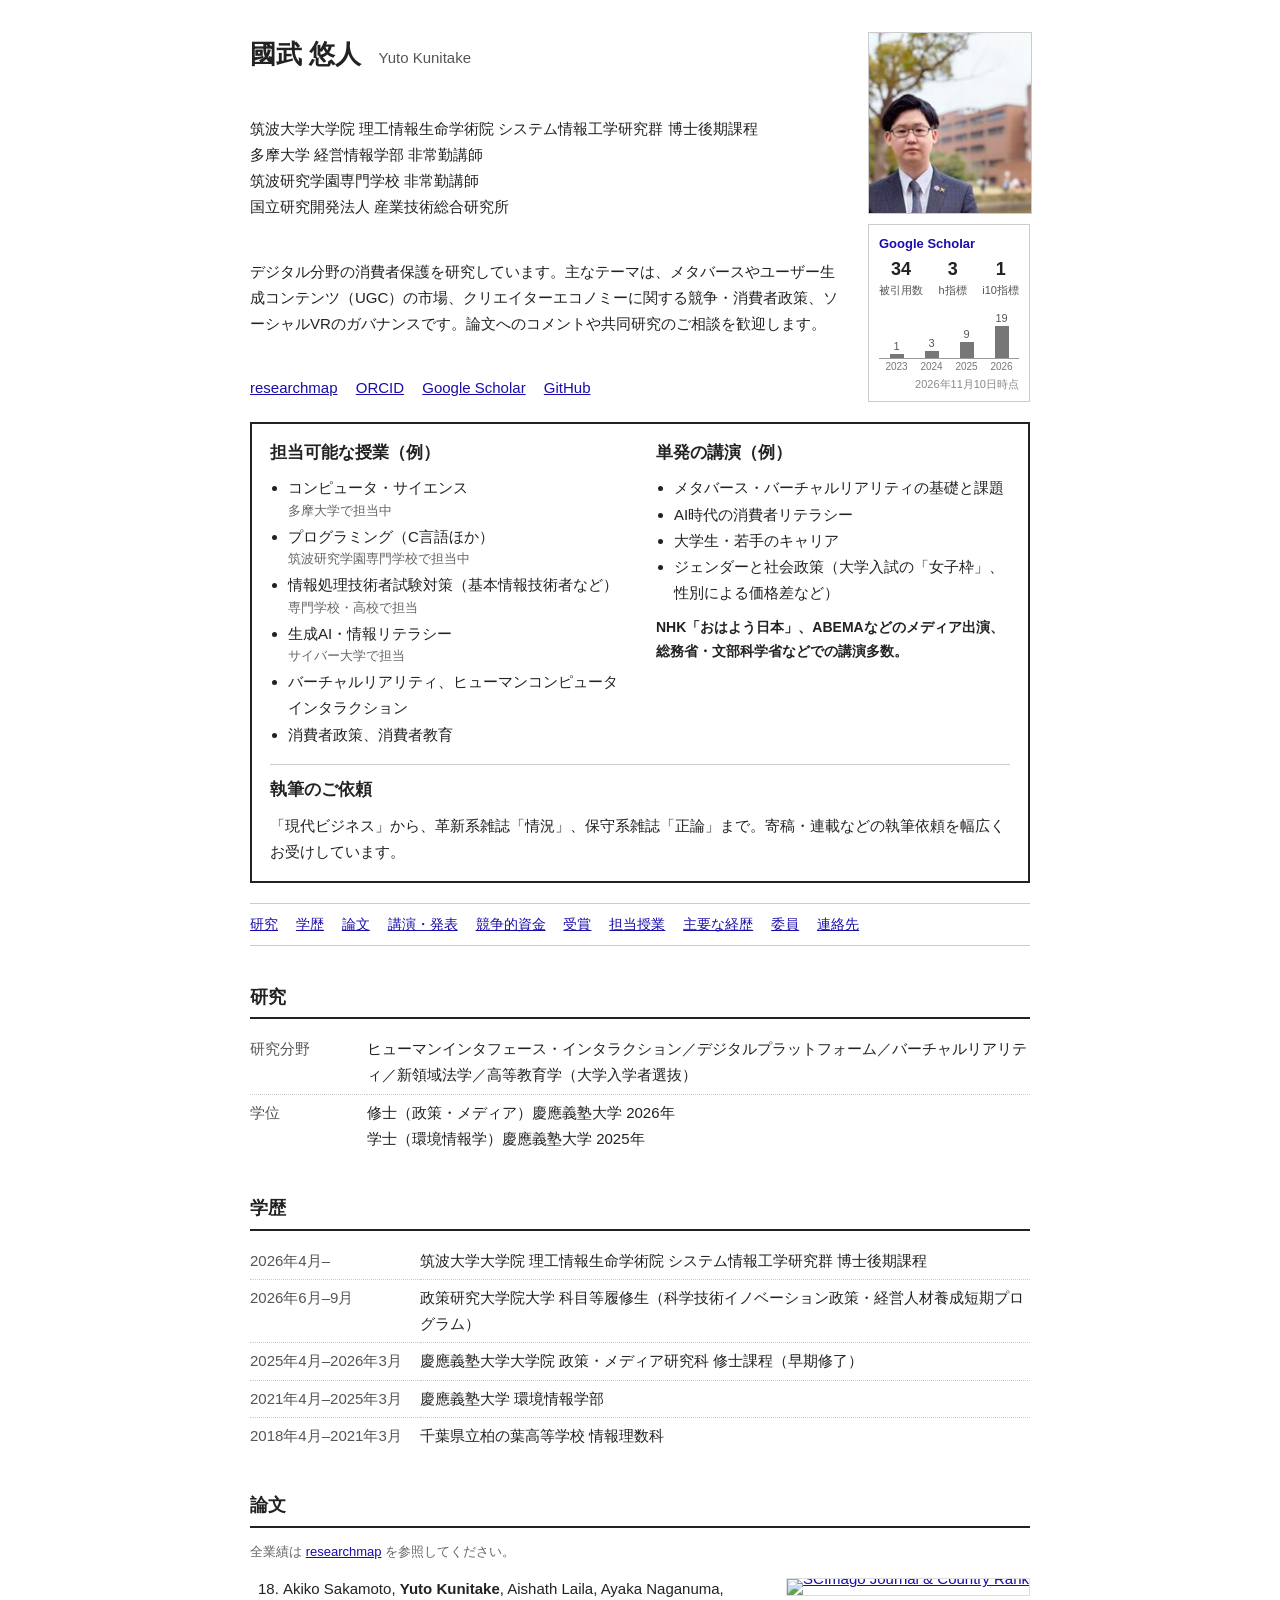
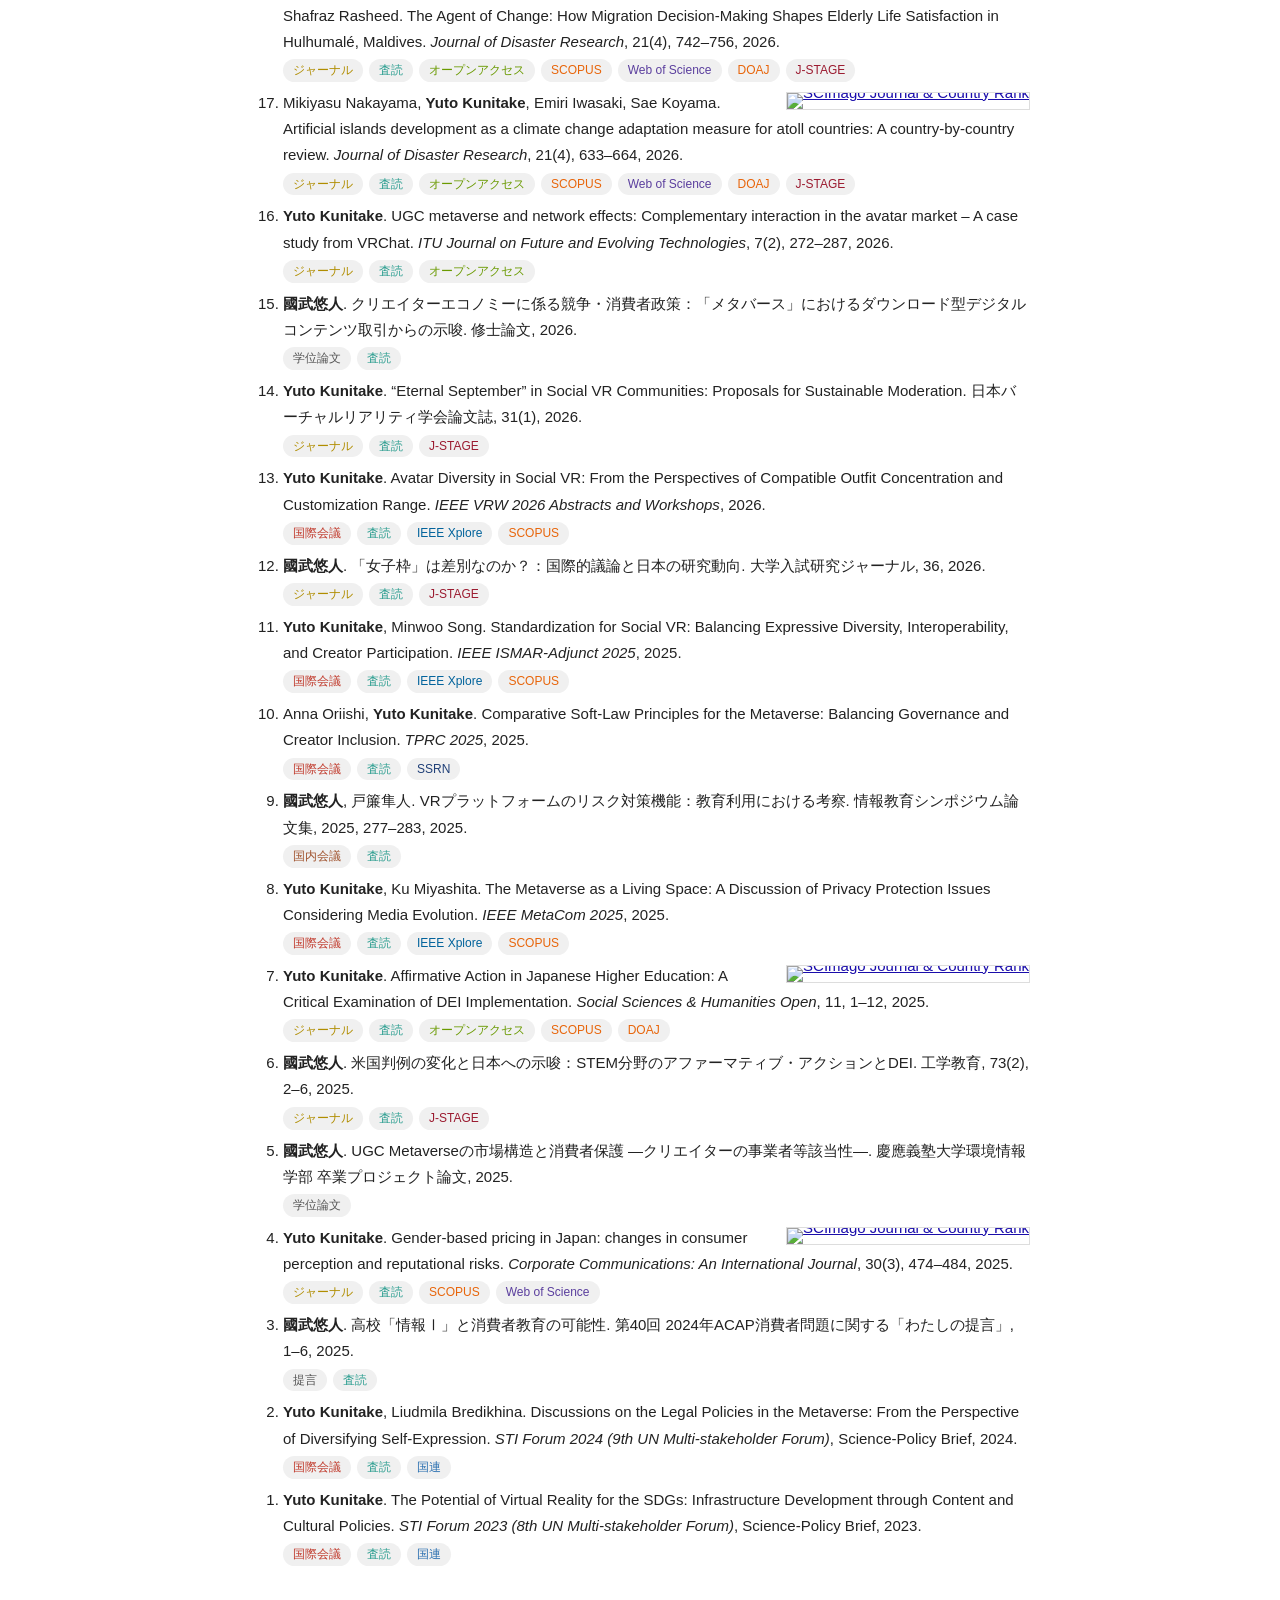
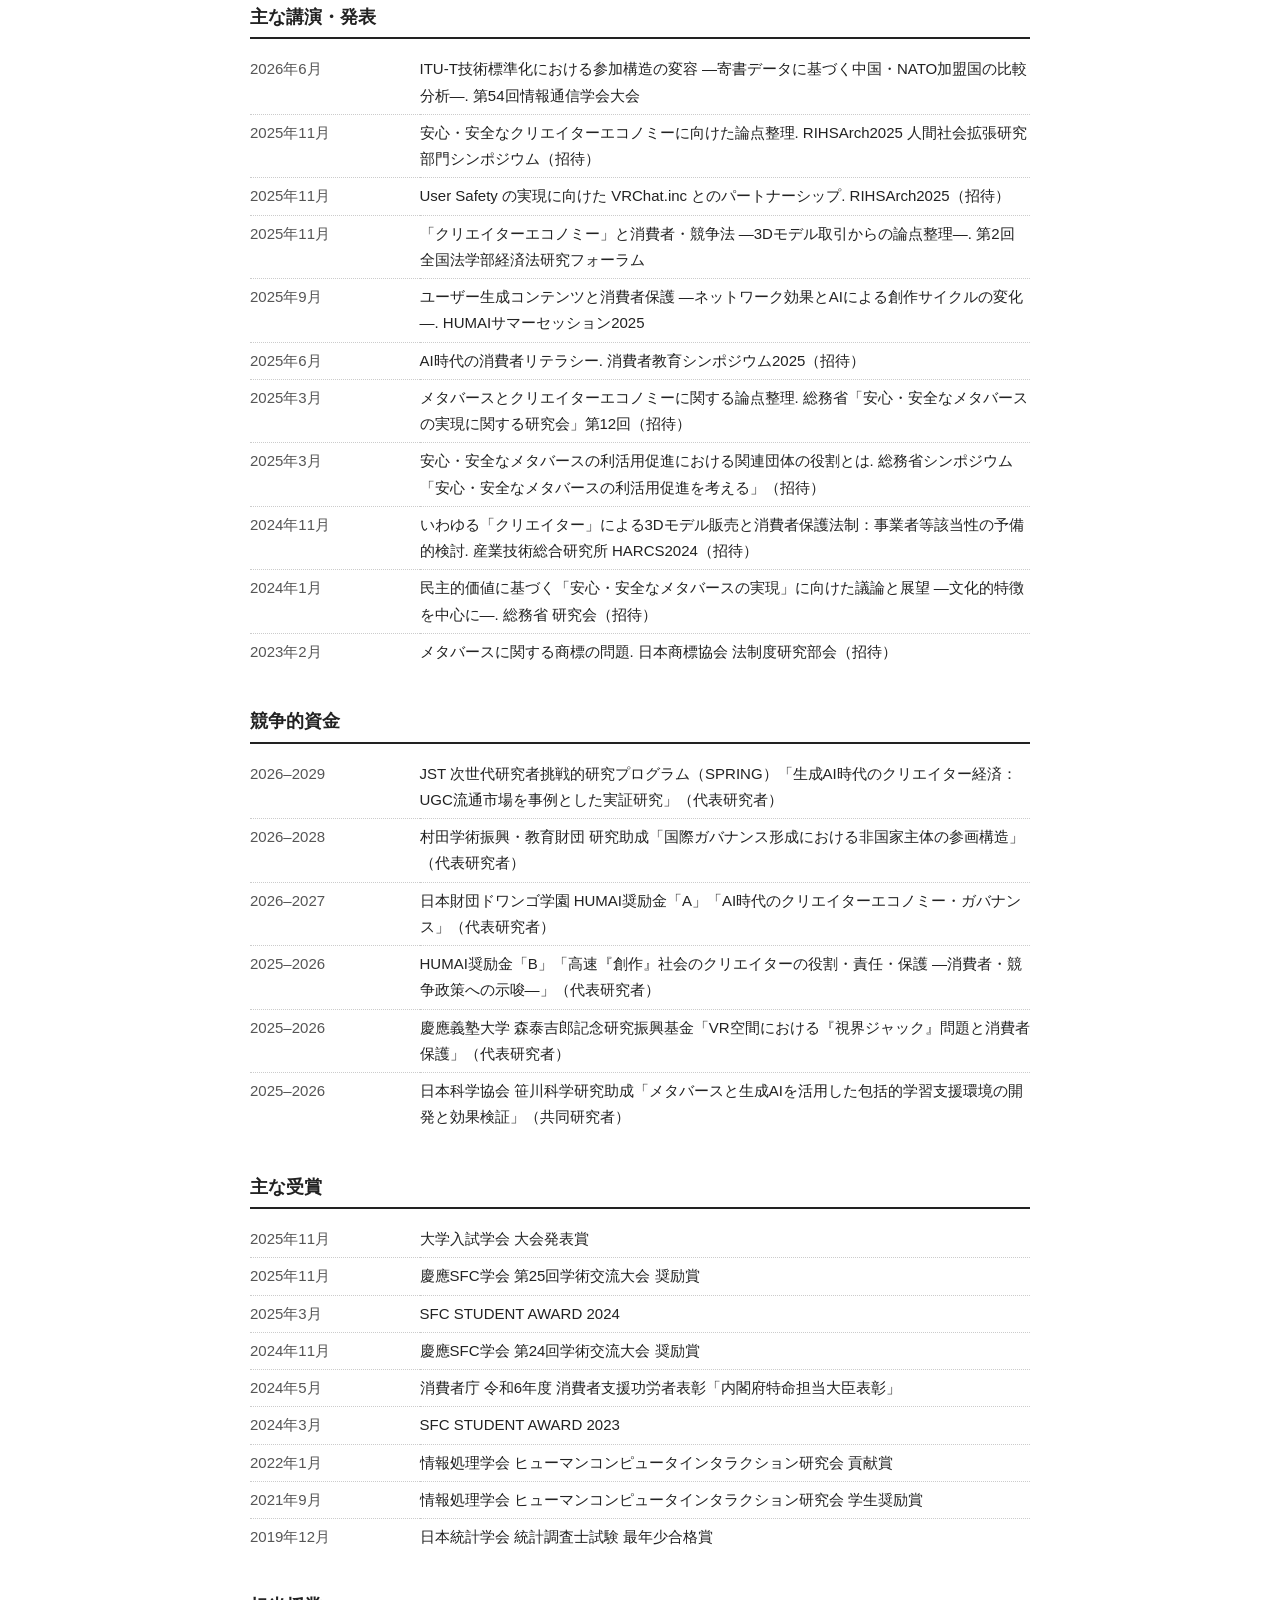
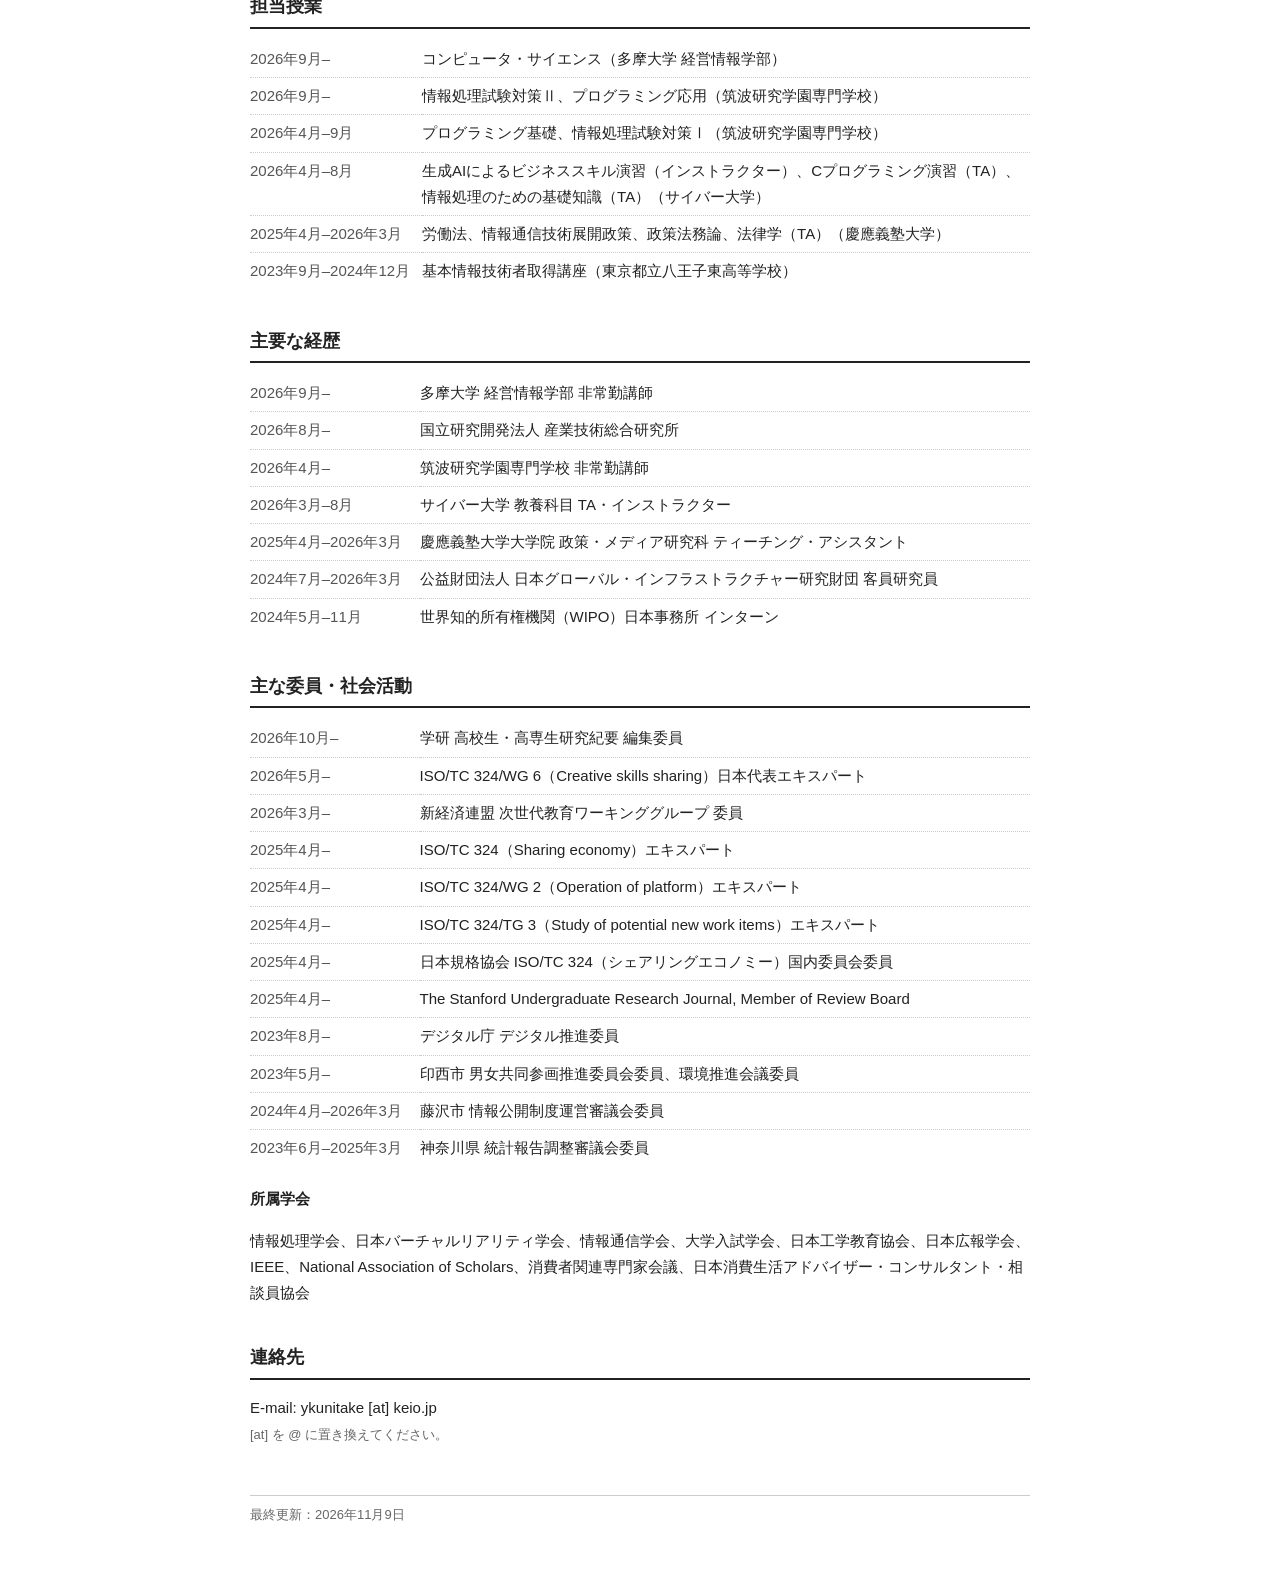
==== commit 0cde774d: "Balance header columns and compact Scholar box Co-Authored-By: Claude Opus 5.5 <noreply@anthropic.co" ====
--- a/index.html
+++ b/index.html
@@ -5,7 +5,7 @@
 <meta name="viewport" content="width=device-width, initial-scale=1">
 <title>國武 悠人 | Yuto Kunitake</title>
 <meta name="description" content="國武悠人（Yuto Kunitake）のプロフィール。筑波大学大学院 博士後期課程、多摩大学 経営情報学部 非常勤講師。デジタル分野の消費者保護を研究しています。">
-<link rel="stylesheet" href="style.css?v=20261110e">
+<link rel="stylesheet" href="style.css?v=20261110i">
 </head>
 <body>
 
@@ -27,19 +27,19 @@
     </p>
   </div>
   <div class="top-side">
-    <img class="photo" src="photo.png" alt="國武悠人の写真" width="180" height="200">
+    <img class="photo" src="photo.png" alt="國武悠人の写真" width="162" height="180">
     <a class="scholar" href="https://scholar.google.com/citations?user=OPNdBTsAAAAJ">
       <span class="sc-title">Google Scholar</span>
-      <table>
-        <tr><th>被引用数</th><td>34</td></tr>
-        <tr><th>h指標</th><td>3</td></tr>
-        <tr><th>i10指標</th><td>1</td></tr>
-      </table>
+      <div class="sc-stats">
+        <div><b>34</b>被引用数</div>
+        <div><b>3</b>h指標</div>
+        <div><b>1</b>i10指標</div>
+      </div>
       <div class="bars" aria-label="年別の被引用数">
-          <div class="bar"><span class="v">1</span><span class="b" style="height:5px"></span><span class="y">2023</span></div>
-          <div class="bar"><span class="v">3</span><span class="b" style="height:10px"></span><span class="y">2024</span></div>
-          <div class="bar"><span class="v">9</span><span class="b" style="height:27px"></span><span class="y">2025</span></div>
-          <div class="bar"><span class="v">19</span><span class="b" style="height:54px"></span><span class="y">2026</span></div>
+          <div class="bar"><span class="v">1</span><span class="b" style="height:4px"></span><span class="y">2023</span></div>
+          <div class="bar"><span class="v">3</span><span class="b" style="height:7px"></span><span class="y">2024</span></div>
+          <div class="bar"><span class="v">9</span><span class="b" style="height:16px"></span><span class="y">2025</span></div>
+          <div class="bar"><span class="v">19</span><span class="b" style="height:32px"></span><span class="y">2026</span></div>
       </div>
       <span class="asof">2026年11月10日時点</span>
     </a>
--- a/style.css
+++ b/style.css
@@ -40,9 +40,12 @@
 
 
 /* ---------- 冒頭の右列（写真・Google Scholar） ---------- */
-.top { display: grid; grid-template-columns: 1fr 180px; gap: 28px; align-items: start; }
-.top-side { display: flex; flex-direction: column; gap: 12px; }
-.photo { display: block; width: 180px; height: 200px; object-fit: cover; border: 1px solid #ccc; }
+.top { display: grid; grid-template-columns: 1fr 162px; gap: 28px; align-items: stretch; }
+.top-main { display: flex; flex-direction: column; justify-content: space-between; }
+.top-main > * { margin-top: 0; margin-bottom: 0; }
+.top-main > * + * { padding-top: 10px; }
+.top-side { display: flex; flex-direction: column; gap: 10px; }
+.photo { display: block; width: 162px; height: 180px; object-fit: cover; border: 1px solid #ccc; }
 
 .scholar {
   display: block;
@@ -55,16 +58,14 @@
 .scholar:visited { color: #222; }
 .scholar:hover { border-color: #1a0dab; }
 .sc-title { display: block; font-weight: bold; color: #1a0dab; margin-bottom: 2px; }
-.scholar table { width: 100%; }
-.scholar th { font-weight: normal; color: #555; padding: 1px 0; }
-.scholar td { text-align: right; padding: 1px 0; font-variant-numeric: tabular-nums; }
-.scholar tr + tr td, .scholar tr + tr th { border-top: 1px solid #eee; }
-.bars { display: flex; justify-content: space-around; align-items: flex-end; height: 92px; margin-top: 8px; border-bottom: 1px solid #999; }
+.sc-stats { display: flex; justify-content: space-between; text-align: center; font-size: 11px; color: #555; }
+.sc-stats b { display: block; font-size: 18px; line-height: 1.3; color: #222; font-weight: bold; }
+.bars { display: flex; justify-content: space-around; align-items: flex-end; height: 52px; margin-top: 6px; border-bottom: 1px solid #999; }
 .bar { display: flex; flex-direction: column; align-items: center; width: 30px; position: relative; }
 .bar .b { display: block; width: 14px; background: #777; }
 .bar .v { font-size: 11px; color: #555; line-height: 1.4; }
 .bar .y { position: absolute; bottom: -17px; font-size: 10px; color: #777; }
-.scholar .asof { display: block; margin-top: 18px; color: #888; font-size: 11px; text-align: right; }
+.scholar .asof { display: block; margin-top: 16px; color: #888; font-size: 11px; text-align: right; }
 
 /* ---------- 担当可能な授業 ---------- */
 .courses {
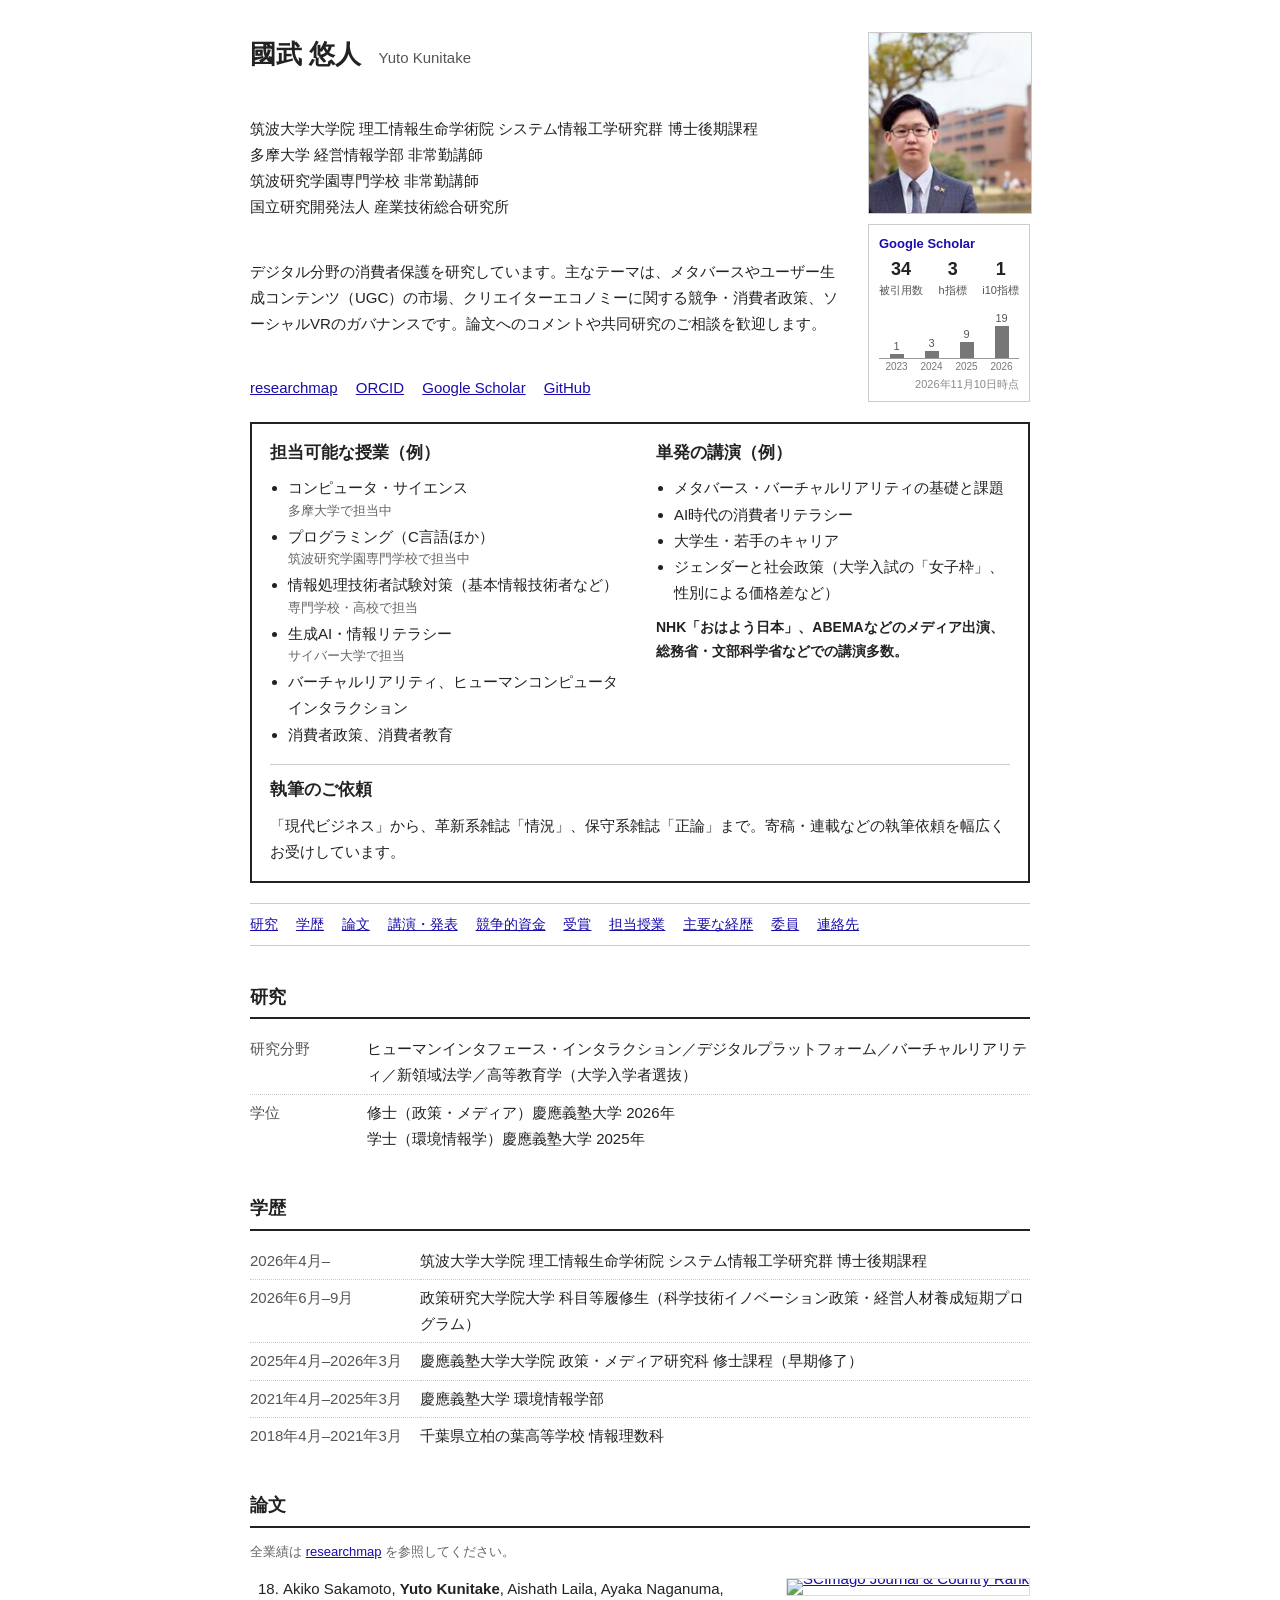
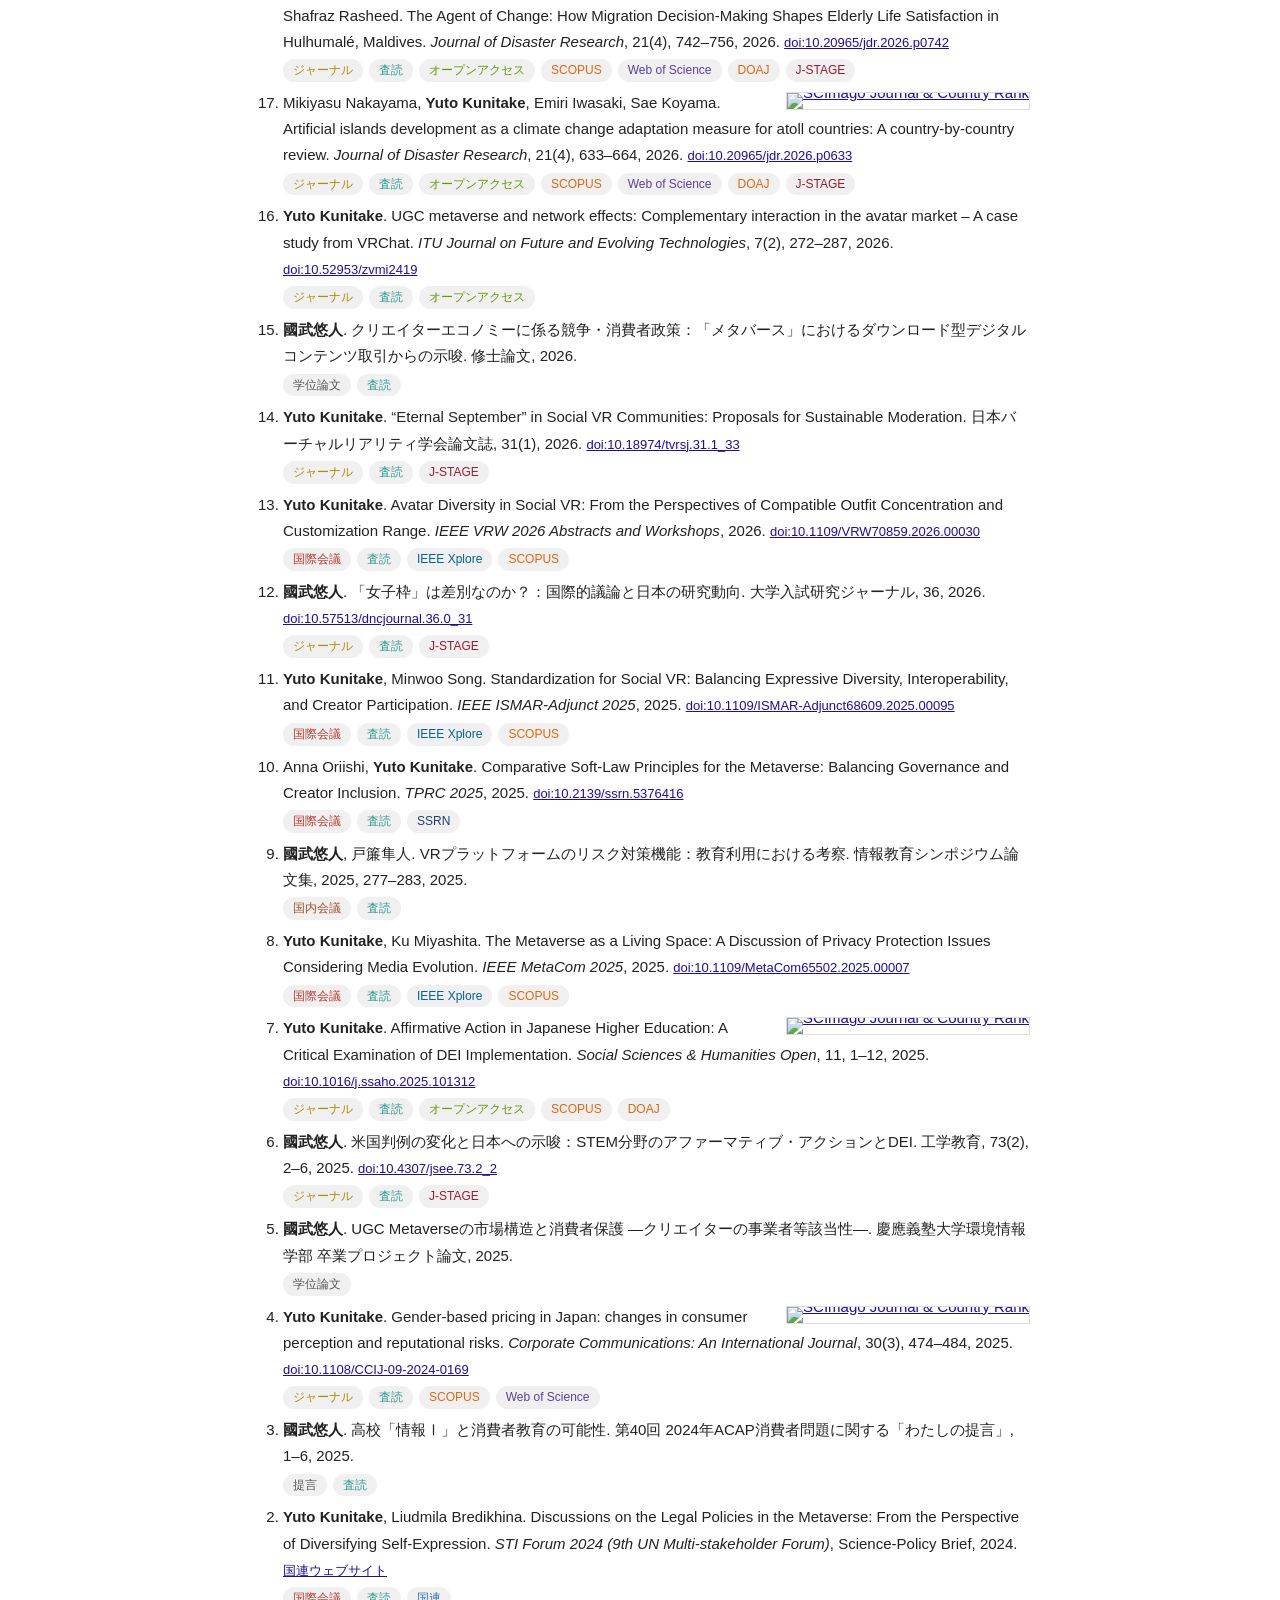
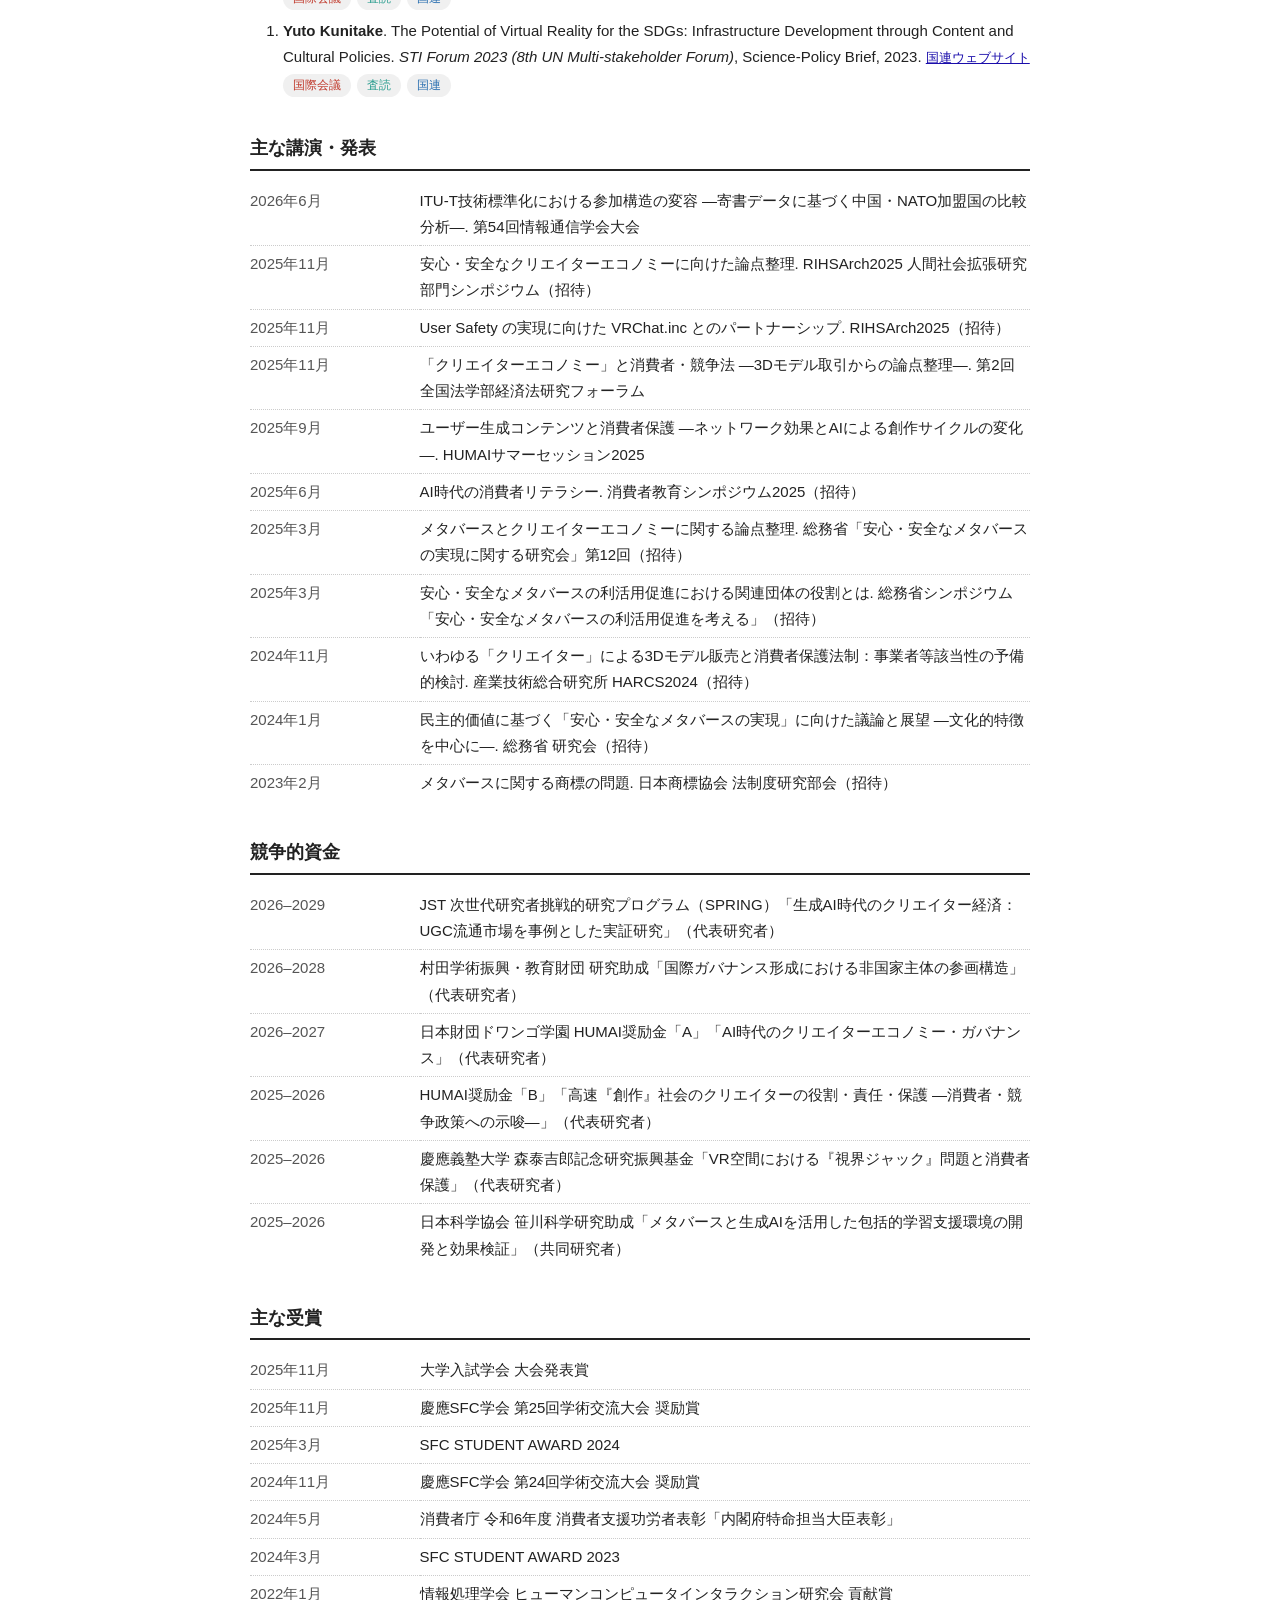
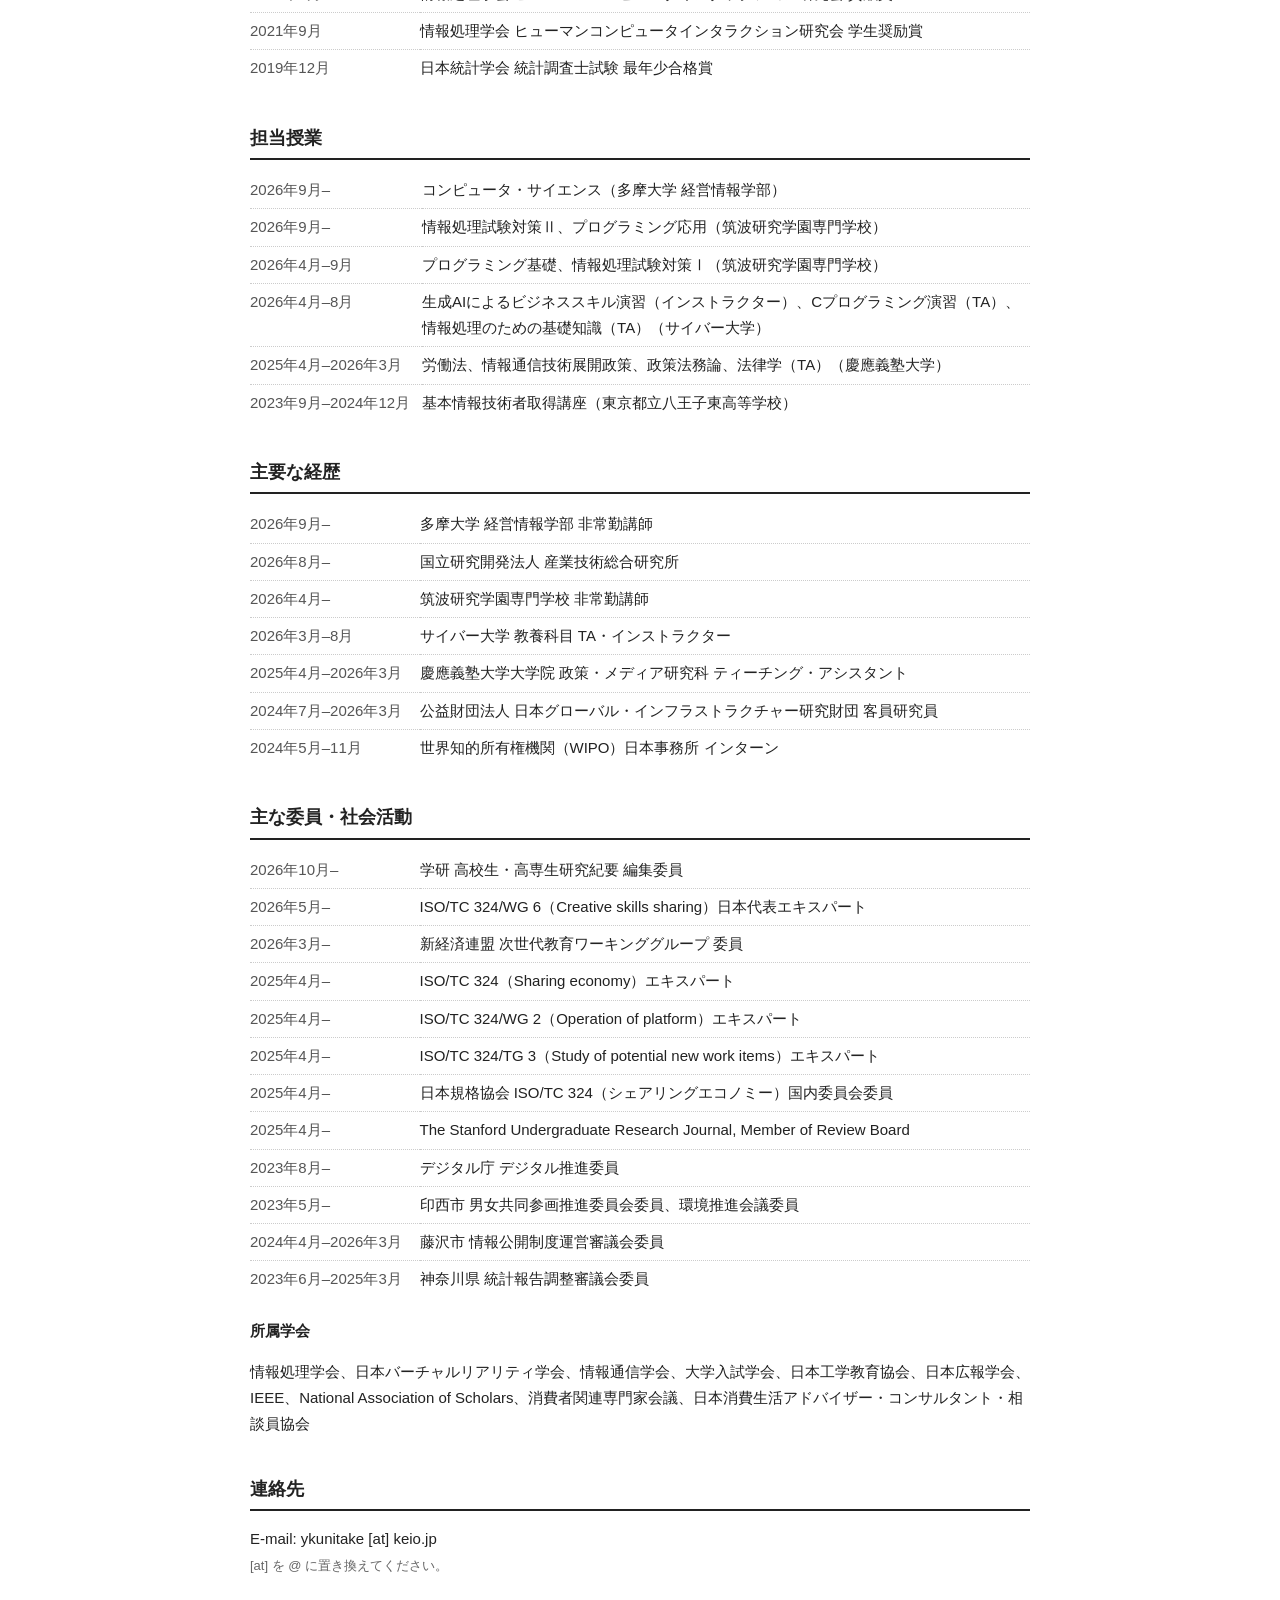
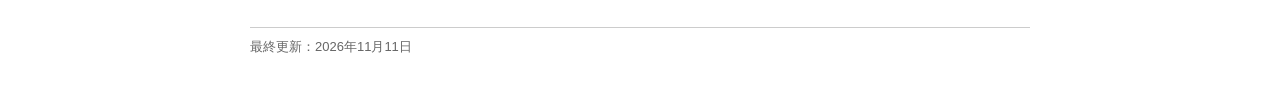
==== commit 82319d7b: "Add DOI and full-text links to papers Co-Authored-By: Claude Opus 5.5 <noreply@anthropic.com>" ====
--- a/index.html
+++ b/index.html
@@ -5,7 +5,7 @@
 <meta name="viewport" content="width=device-width, initial-scale=1">
 <title>國武 悠人 | Yuto Kunitake</title>
 <meta name="description" content="國武悠人（Yuto Kunitake）のプロフィール。筑波大学大学院 博士後期課程、多摩大学 経営情報学部 非常勤講師。デジタル分野の消費者保護を研究しています。">
-<link rel="stylesheet" href="style.css?v=20261110i">
+<link rel="stylesheet" href="style.css?v=20261111a">
 </head>
 <body>
 
@@ -114,24 +114,24 @@
   <h2>論文</h2>
   <p class="note">全業績は <a href="https://researchmap.jp/yutokunitake">researchmap</a> を参照してください。</p>
   <ol class="pubs" reversed>
-    <li class="has-sjr"><a class="sjr" href="https://www.scimagojr.com/journalsearch.php?q=21100197343&amp;tip=sid&amp;exact=no" title="SCImago Journal &amp; Country Rank"><img src="https://www.scimagojr.com/journal_img.php?id=21100197343" alt="SCImago Journal &amp; Country Rank" width="110" height="110" loading="lazy"></a>Akiko Sakamoto, <b>Yuto Kunitake</b>, Aishath Laila, Ayaka Naganuma, Shafraz Rasheed. The Agent of Change: How Migration Decision-Making Shapes Elderly Life Satisfaction in Hulhumalé, Maldives. <i>Journal of Disaster Research</i>, 21(4), 742–756, 2026.<span class="tags"><span class="tag t-journal">ジャーナル</span><span class="tag t-peer">査読</span><span class="tag t-oa">オープンアクセス</span><span class="tag t-scopus">SCOPUS</span><span class="tag t-wos">Web of Science</span><span class="tag t-doaj">DOAJ</span><span class="tag t-jstage">J-STAGE</span></span></li>
-    <li class="has-sjr"><a class="sjr" href="https://www.scimagojr.com/journalsearch.php?q=21100197343&amp;tip=sid&amp;exact=no" title="SCImago Journal &amp; Country Rank"><img src="https://www.scimagojr.com/journal_img.php?id=21100197343" alt="SCImago Journal &amp; Country Rank" width="110" height="110" loading="lazy"></a>Mikiyasu Nakayama, <b>Yuto Kunitake</b>, Emiri Iwasaki, Sae Koyama. Artificial islands development as a climate change adaptation measure for atoll countries: A country-by-country review. <i>Journal of Disaster Research</i>, 21(4), 633–664, 2026.<span class="tags"><span class="tag t-journal">ジャーナル</span><span class="tag t-peer">査読</span><span class="tag t-oa">オープンアクセス</span><span class="tag t-scopus">SCOPUS</span><span class="tag t-wos">Web of Science</span><span class="tag t-doaj">DOAJ</span><span class="tag t-jstage">J-STAGE</span></span></li>
-    <li><b>Yuto Kunitake</b>. UGC metaverse and network effects: Complementary interaction in the avatar market – A case study from VRChat. <i>ITU Journal on Future and Evolving Technologies</i>, 7(2), 272–287, 2026.<span class="tags"><span class="tag t-journal">ジャーナル</span><span class="tag t-peer">査読</span><span class="tag t-oa">オープンアクセス</span></span></li>
+    <li class="has-sjr"><a class="sjr" href="https://www.scimagojr.com/journalsearch.php?q=21100197343&amp;tip=sid&amp;exact=no" title="SCImago Journal &amp; Country Rank"><img src="https://www.scimagojr.com/journal_img.php?id=21100197343" alt="SCImago Journal &amp; Country Rank" width="110" height="110" loading="lazy"></a>Akiko Sakamoto, <b>Yuto Kunitake</b>, Aishath Laila, Ayaka Naganuma, Shafraz Rasheed. The Agent of Change: How Migration Decision-Making Shapes Elderly Life Satisfaction in Hulhumalé, Maldives. <i>Journal of Disaster Research</i>, 21(4), 742–756, 2026. <a class="link" href="https://doi.org/10.20965/jdr.2026.p0742">doi:10.20965/jdr.2026.p0742</a><span class="tags"><span class="tag t-journal">ジャーナル</span><span class="tag t-peer">査読</span><span class="tag t-oa">オープンアクセス</span><span class="tag t-scopus">SCOPUS</span><span class="tag t-wos">Web of Science</span><span class="tag t-doaj">DOAJ</span><span class="tag t-jstage">J-STAGE</span></span></li>
+    <li class="has-sjr"><a class="sjr" href="https://www.scimagojr.com/journalsearch.php?q=21100197343&amp;tip=sid&amp;exact=no" title="SCImago Journal &amp; Country Rank"><img src="https://www.scimagojr.com/journal_img.php?id=21100197343" alt="SCImago Journal &amp; Country Rank" width="110" height="110" loading="lazy"></a>Mikiyasu Nakayama, <b>Yuto Kunitake</b>, Emiri Iwasaki, Sae Koyama. Artificial islands development as a climate change adaptation measure for atoll countries: A country-by-country review. <i>Journal of Disaster Research</i>, 21(4), 633–664, 2026. <a class="link" href="https://doi.org/10.20965/jdr.2026.p0633">doi:10.20965/jdr.2026.p0633</a><span class="tags"><span class="tag t-journal">ジャーナル</span><span class="tag t-peer">査読</span><span class="tag t-oa">オープンアクセス</span><span class="tag t-scopus">SCOPUS</span><span class="tag t-wos">Web of Science</span><span class="tag t-doaj">DOAJ</span><span class="tag t-jstage">J-STAGE</span></span></li>
+    <li><b>Yuto Kunitake</b>. UGC metaverse and network effects: Complementary interaction in the avatar market – A case study from VRChat. <i>ITU Journal on Future and Evolving Technologies</i>, 7(2), 272–287, 2026. <a class="link" href="https://doi.org/10.52953/zvmi2419">doi:10.52953/zvmi2419</a><span class="tags"><span class="tag t-journal">ジャーナル</span><span class="tag t-peer">査読</span><span class="tag t-oa">オープンアクセス</span></span></li>
     <li><b>國武悠人</b>. クリエイターエコノミーに係る競争・消費者政策：「メタバース」におけるダウンロード型デジタルコンテンツ取引からの示唆. 修士論文, 2026.<span class="tags"><span class="tag t-thesis">学位論文</span><span class="tag t-peer">査読</span></span></li>
-    <li><b>Yuto Kunitake</b>. “Eternal September” in Social VR Communities: Proposals for Sustainable Moderation. 日本バーチャルリアリティ学会論文誌, 31(1), 2026.<span class="tags"><span class="tag t-journal">ジャーナル</span><span class="tag t-peer">査読</span><span class="tag t-jstage">J-STAGE</span></span></li>
-    <li><b>Yuto Kunitake</b>. Avatar Diversity in Social VR: From the Perspectives of Compatible Outfit Concentration and Customization Range. <i>IEEE VRW 2026 Abstracts and Workshops</i>, 2026.<span class="tags"><span class="tag t-intl">国際会議</span><span class="tag t-peer">査読</span><span class="tag t-ieee">IEEE Xplore</span><span class="tag t-scopus">SCOPUS</span></span></li>
-    <li><b>國武悠人</b>. 「女子枠」は差別なのか？：国際的議論と日本の研究動向. 大学入試研究ジャーナル, 36, 2026.<span class="tags"><span class="tag t-journal">ジャーナル</span><span class="tag t-peer">査読</span><span class="tag t-jstage">J-STAGE</span></span></li>
-    <li><b>Yuto Kunitake</b>, Minwoo Song. Standardization for Social VR: Balancing Expressive Diversity, Interoperability, and Creator Participation. <i>IEEE ISMAR-Adjunct 2025</i>, 2025.<span class="tags"><span class="tag t-intl">国際会議</span><span class="tag t-peer">査読</span><span class="tag t-ieee">IEEE Xplore</span><span class="tag t-scopus">SCOPUS</span></span></li>
-    <li>Anna Oriishi, <b>Yuto Kunitake</b>. Comparative Soft-Law Principles for the Metaverse: Balancing Governance and Creator Inclusion. <i>TPRC 2025</i>, 2025.<span class="tags"><span class="tag t-intl">国際会議</span><span class="tag t-peer">査読</span><span class="tag t-ssrn">SSRN</span></span></li>
+    <li><b>Yuto Kunitake</b>. “Eternal September” in Social VR Communities: Proposals for Sustainable Moderation. 日本バーチャルリアリティ学会論文誌, 31(1), 2026. <a class="link" href="https://doi.org/10.18974/tvrsj.31.1_33">doi:10.18974/tvrsj.31.1_33</a><span class="tags"><span class="tag t-journal">ジャーナル</span><span class="tag t-peer">査読</span><span class="tag t-jstage">J-STAGE</span></span></li>
+    <li><b>Yuto Kunitake</b>. Avatar Diversity in Social VR: From the Perspectives of Compatible Outfit Concentration and Customization Range. <i>IEEE VRW 2026 Abstracts and Workshops</i>, 2026. <a class="link" href="https://doi.org/10.1109/VRW70859.2026.00030">doi:10.1109/VRW70859.2026.00030</a><span class="tags"><span class="tag t-intl">国際会議</span><span class="tag t-peer">査読</span><span class="tag t-ieee">IEEE Xplore</span><span class="tag t-scopus">SCOPUS</span></span></li>
+    <li><b>國武悠人</b>. 「女子枠」は差別なのか？：国際的議論と日本の研究動向. 大学入試研究ジャーナル, 36, 2026. <a class="link" href="https://doi.org/10.57513/dncjournal.36.0_31">doi:10.57513/dncjournal.36.0_31</a><span class="tags"><span class="tag t-journal">ジャーナル</span><span class="tag t-peer">査読</span><span class="tag t-jstage">J-STAGE</span></span></li>
+    <li><b>Yuto Kunitake</b>, Minwoo Song. Standardization for Social VR: Balancing Expressive Diversity, Interoperability, and Creator Participation. <i>IEEE ISMAR-Adjunct 2025</i>, 2025. <a class="link" href="https://doi.org/10.1109/ISMAR-Adjunct68609.2025.00095">doi:10.1109/ISMAR-Adjunct68609.2025.00095</a><span class="tags"><span class="tag t-intl">国際会議</span><span class="tag t-peer">査読</span><span class="tag t-ieee">IEEE Xplore</span><span class="tag t-scopus">SCOPUS</span></span></li>
+    <li>Anna Oriishi, <b>Yuto Kunitake</b>. Comparative Soft-Law Principles for the Metaverse: Balancing Governance and Creator Inclusion. <i>TPRC 2025</i>, 2025. <a class="link" href="https://doi.org/10.2139/ssrn.5376416">doi:10.2139/ssrn.5376416</a><span class="tags"><span class="tag t-intl">国際会議</span><span class="tag t-peer">査読</span><span class="tag t-ssrn">SSRN</span></span></li>
     <li><b>國武悠人</b>, 戸簾隼人. VRプラットフォームのリスク対策機能：教育利用における考察. 情報教育シンポジウム論文集, 2025, 277–283, 2025.<span class="tags"><span class="tag t-dom">国内会議</span><span class="tag t-peer">査読</span></span></li>
-    <li><b>Yuto Kunitake</b>, Ku Miyashita. The Metaverse as a Living Space: A Discussion of Privacy Protection Issues Considering Media Evolution. <i>IEEE MetaCom 2025</i>, 2025.<span class="tags"><span class="tag t-intl">国際会議</span><span class="tag t-peer">査読</span><span class="tag t-ieee">IEEE Xplore</span><span class="tag t-scopus">SCOPUS</span></span></li>
-    <li class="has-sjr"><a class="sjr" href="https://www.scimagojr.com/journalsearch.php?q=21101142603&amp;tip=sid&amp;exact=no" title="SCImago Journal &amp; Country Rank"><img src="https://www.scimagojr.com/journal_img.php?id=21101142603" alt="SCImago Journal &amp; Country Rank" width="110" height="110" loading="lazy"></a><b>Yuto Kunitake</b>. Affirmative Action in Japanese Higher Education: A Critical Examination of DEI Implementation. <i>Social Sciences &amp; Humanities Open</i>, 11, 1–12, 2025.<span class="tags"><span class="tag t-journal">ジャーナル</span><span class="tag t-peer">査読</span><span class="tag t-oa">オープンアクセス</span><span class="tag t-scopus">SCOPUS</span><span class="tag t-doaj">DOAJ</span></span></li>
-    <li><b>國武悠人</b>. 米国判例の変化と日本への示唆：STEM分野のアファーマティブ・アクションとDEI. 工学教育, 73(2), 2–6, 2025.<span class="tags"><span class="tag t-journal">ジャーナル</span><span class="tag t-peer">査読</span><span class="tag t-jstage">J-STAGE</span></span></li>
+    <li><b>Yuto Kunitake</b>, Ku Miyashita. The Metaverse as a Living Space: A Discussion of Privacy Protection Issues Considering Media Evolution. <i>IEEE MetaCom 2025</i>, 2025. <a class="link" href="https://doi.org/10.1109/MetaCom65502.2025.00007">doi:10.1109/MetaCom65502.2025.00007</a><span class="tags"><span class="tag t-intl">国際会議</span><span class="tag t-peer">査読</span><span class="tag t-ieee">IEEE Xplore</span><span class="tag t-scopus">SCOPUS</span></span></li>
+    <li class="has-sjr"><a class="sjr" href="https://www.scimagojr.com/journalsearch.php?q=21101142603&amp;tip=sid&amp;exact=no" title="SCImago Journal &amp; Country Rank"><img src="https://www.scimagojr.com/journal_img.php?id=21101142603" alt="SCImago Journal &amp; Country Rank" width="110" height="110" loading="lazy"></a><b>Yuto Kunitake</b>. Affirmative Action in Japanese Higher Education: A Critical Examination of DEI Implementation. <i>Social Sciences &amp; Humanities Open</i>, 11, 1–12, 2025. <a class="link" href="https://doi.org/10.1016/j.ssaho.2025.101312">doi:10.1016/j.ssaho.2025.101312</a><span class="tags"><span class="tag t-journal">ジャーナル</span><span class="tag t-peer">査読</span><span class="tag t-oa">オープンアクセス</span><span class="tag t-scopus">SCOPUS</span><span class="tag t-doaj">DOAJ</span></span></li>
+    <li><b>國武悠人</b>. 米国判例の変化と日本への示唆：STEM分野のアファーマティブ・アクションとDEI. 工学教育, 73(2), 2–6, 2025. <a class="link" href="https://doi.org/10.4307/jsee.73.2_2">doi:10.4307/jsee.73.2_2</a><span class="tags"><span class="tag t-journal">ジャーナル</span><span class="tag t-peer">査読</span><span class="tag t-jstage">J-STAGE</span></span></li>
     <li><b>國武悠人</b>. UGC Metaverseの市場構造と消費者保護 ―クリエイターの事業者等該当性―. 慶應義塾大学環境情報学部 卒業プロジェクト論文, 2025.<span class="tags"><span class="tag t-thesis">学位論文</span></span></li>
-    <li class="has-sjr"><a class="sjr" href="https://www.scimagojr.com/journalsearch.php?q=144962&amp;tip=sid&amp;exact=no" title="SCImago Journal &amp; Country Rank"><img src="https://www.scimagojr.com/journal_img.php?id=144962" alt="SCImago Journal &amp; Country Rank" width="110" height="110" loading="lazy"></a><b>Yuto Kunitake</b>. Gender-based pricing in Japan: changes in consumer perception and reputational risks. <i>Corporate Communications: An International Journal</i>, 30(3), 474–484, 2025.<span class="tags"><span class="tag t-journal">ジャーナル</span><span class="tag t-peer">査読</span><span class="tag t-scopus">SCOPUS</span><span class="tag t-wos">Web of Science</span></span></li>
+    <li class="has-sjr"><a class="sjr" href="https://www.scimagojr.com/journalsearch.php?q=144962&amp;tip=sid&amp;exact=no" title="SCImago Journal &amp; Country Rank"><img src="https://www.scimagojr.com/journal_img.php?id=144962" alt="SCImago Journal &amp; Country Rank" width="110" height="110" loading="lazy"></a><b>Yuto Kunitake</b>. Gender-based pricing in Japan: changes in consumer perception and reputational risks. <i>Corporate Communications: An International Journal</i>, 30(3), 474–484, 2025. <a class="link" href="https://doi.org/10.1108/CCIJ-09-2024-0169">doi:10.1108/CCIJ-09-2024-0169</a><span class="tags"><span class="tag t-journal">ジャーナル</span><span class="tag t-peer">査読</span><span class="tag t-scopus">SCOPUS</span><span class="tag t-wos">Web of Science</span></span></li>
     <li><b>國武悠人</b>. 高校「情報Ⅰ」と消費者教育の可能性. 第40回 2024年ACAP消費者問題に関する「わたしの提言」, 1–6, 2025.<span class="tags"><span class="tag t-other">提言</span><span class="tag t-peer">査読</span></span></li>
-    <li><b>Yuto Kunitake</b>, Liudmila Bredikhina. Discussions on the Legal Policies in the Metaverse: From the Perspective of Diversifying Self-Expression. <i>STI Forum 2024 (9th UN Multi-stakeholder Forum)</i>, Science-Policy Brief, 2024.<span class="tags"><span class="tag t-intl">国際会議</span><span class="tag t-peer">査読</span><span class="tag t-un">国連</span></span></li>
-    <li><b>Yuto Kunitake</b>. The Potential of Virtual Reality for the SDGs: Infrastructure Development through Content and Cultural Policies. <i>STI Forum 2023 (8th UN Multi-stakeholder Forum)</i>, Science-Policy Brief, 2023.<span class="tags"><span class="tag t-intl">国際会議</span><span class="tag t-peer">査読</span><span class="tag t-un">国連</span></span></li>
+    <li><b>Yuto Kunitake</b>, Liudmila Bredikhina. Discussions on the Legal Policies in the Metaverse: From the Perspective of Diversifying Self-Expression. <i>STI Forum 2024 (9th UN Multi-stakeholder Forum)</i>, Science-Policy Brief, 2024. <a class="link" href="https://sdgs.un.org/sites/default/files/2024-05/Kunitake%3B%20Bredikhina_Discussions%20on%20the%20Legal%20Policies%20in%20the%20Metaverse.pdf">国連ウェブサイト</a><span class="tags"><span class="tag t-intl">国際会議</span><span class="tag t-peer">査読</span><span class="tag t-un">国連</span></span></li>
+    <li><b>Yuto Kunitake</b>. The Potential of Virtual Reality for the SDGs: Infrastructure Development through Content and Cultural Policies. <i>STI Forum 2023 (8th UN Multi-stakeholder Forum)</i>, Science-Policy Brief, 2023. <a class="link" href="https://sdgs.un.org/documents/kunitake-potential-virtual-reality-sdgs-infrastructure-development-52313">国連ウェブサイト</a><span class="tags"><span class="tag t-intl">国際会議</span><span class="tag t-peer">査読</span><span class="tag t-un">国連</span></span></li>
   </ol>
 </section>
 
@@ -233,7 +233,7 @@
 </main>
 
 <footer>
-  <p>最終更新：2026年11月9日</p>
+  <p>最終更新：2026年11月11日</p>
 </footer>
 
 </body>
--- a/style.css
+++ b/style.css
@@ -181,3 +181,6 @@
   .kv td { padding-bottom: 6px; }
   .kv tr + tr td { border-top: 0; }
 }
+
+/* 論文の DOI・本文リンク */
+.pubs .link { display: inline-block; max-width: 100%; font-size: 13px; overflow-wrap: anywhere; }
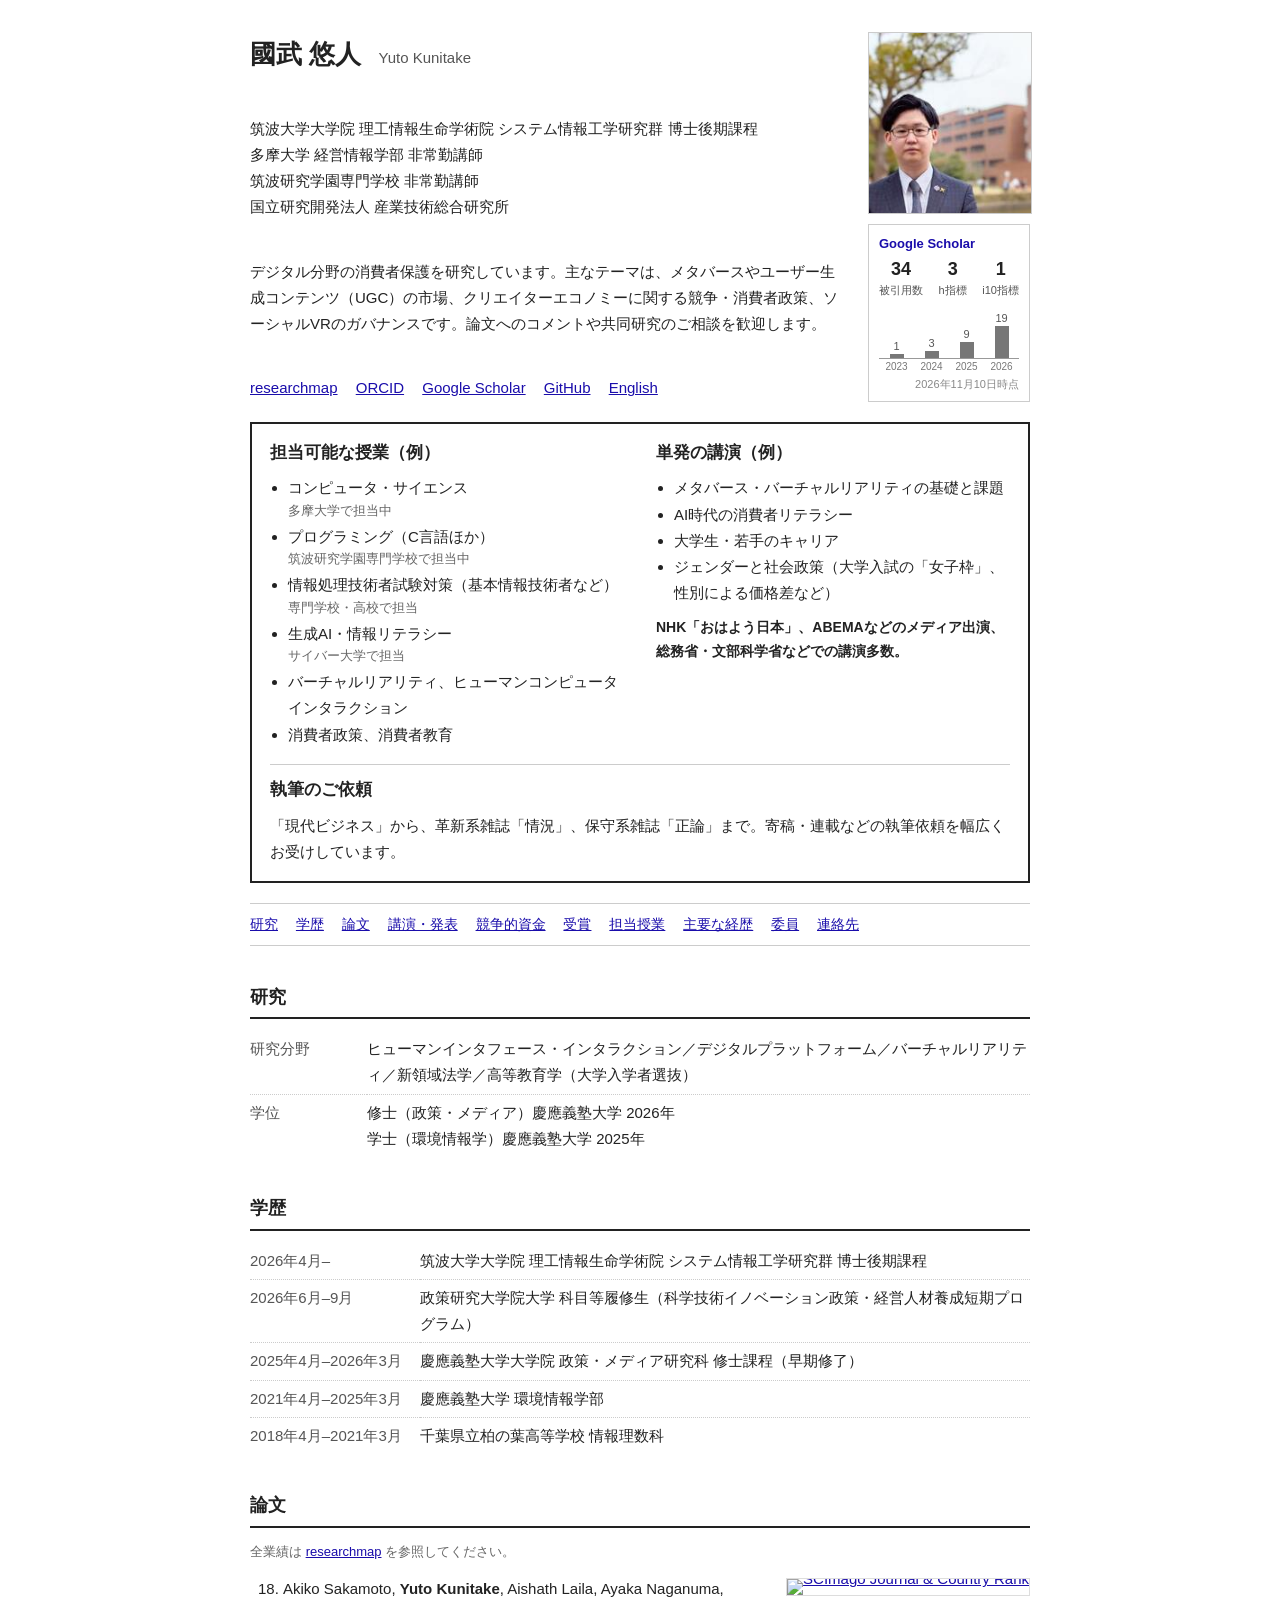
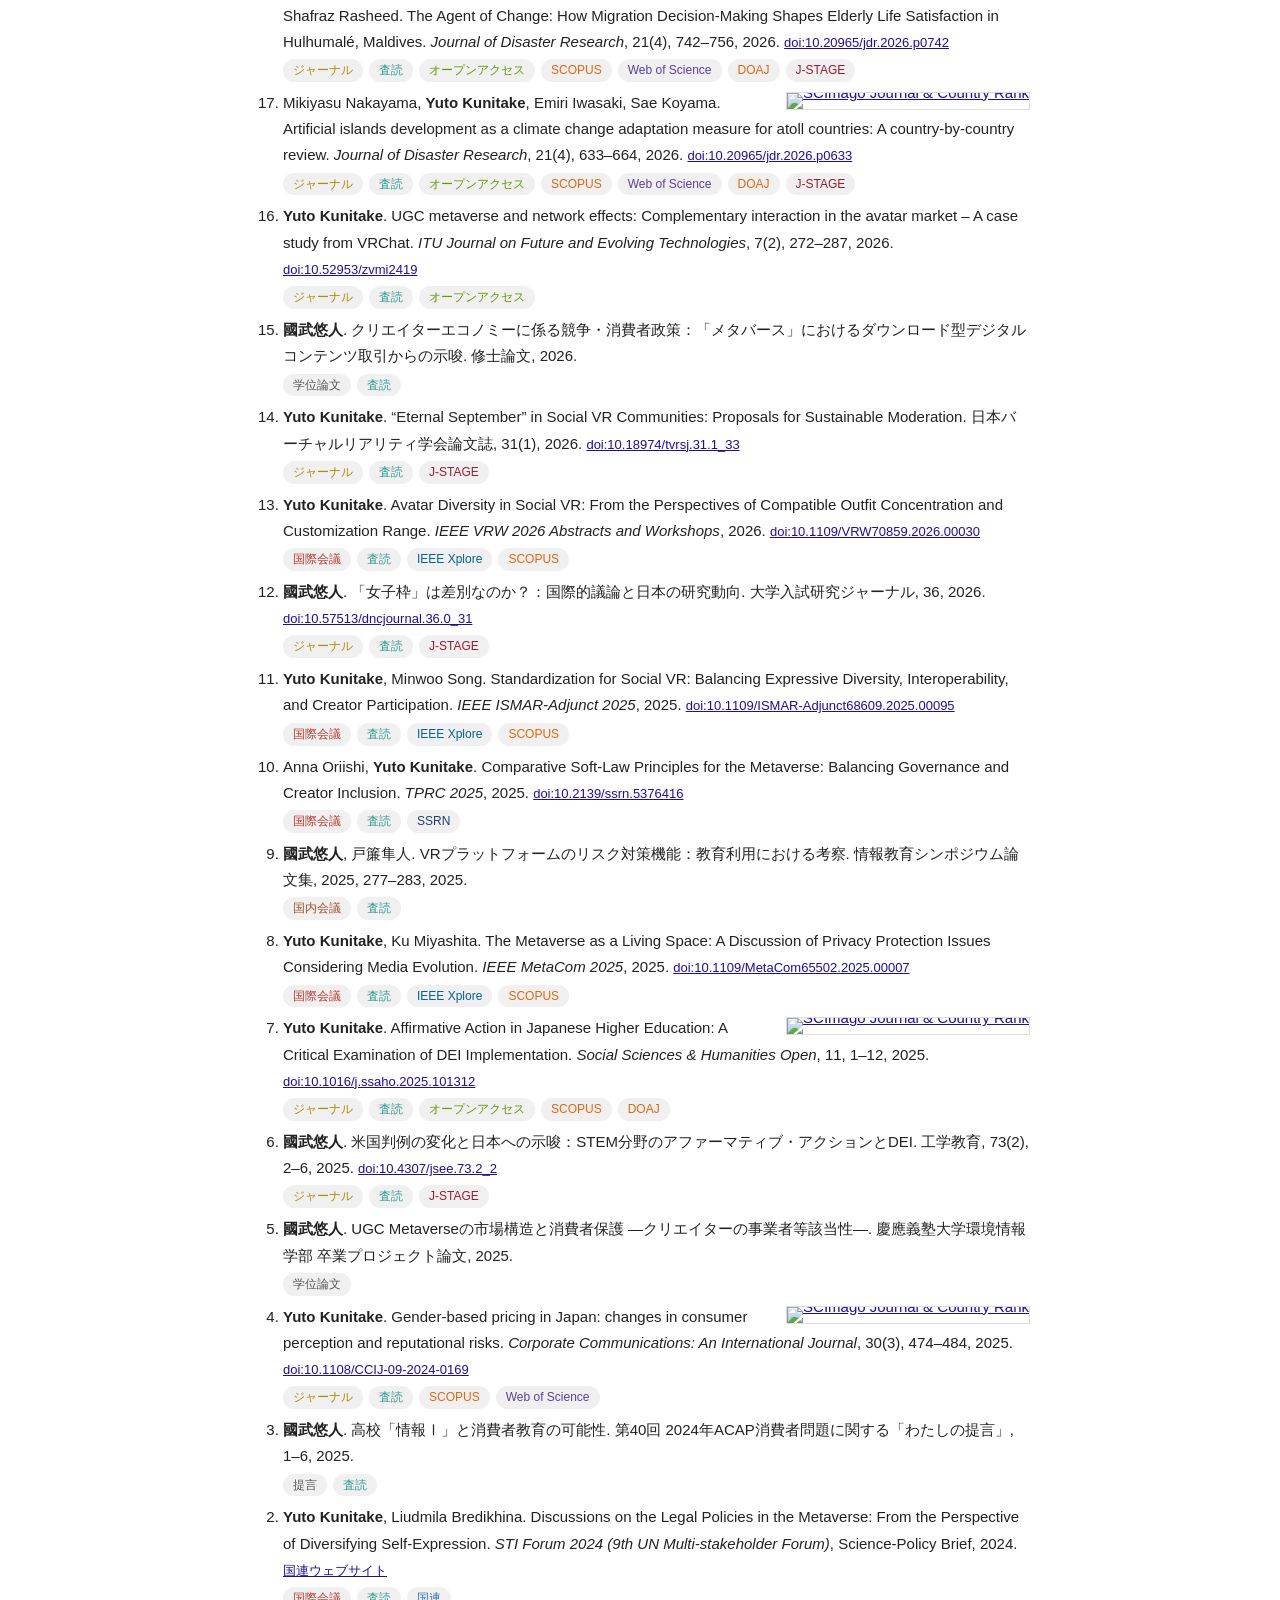
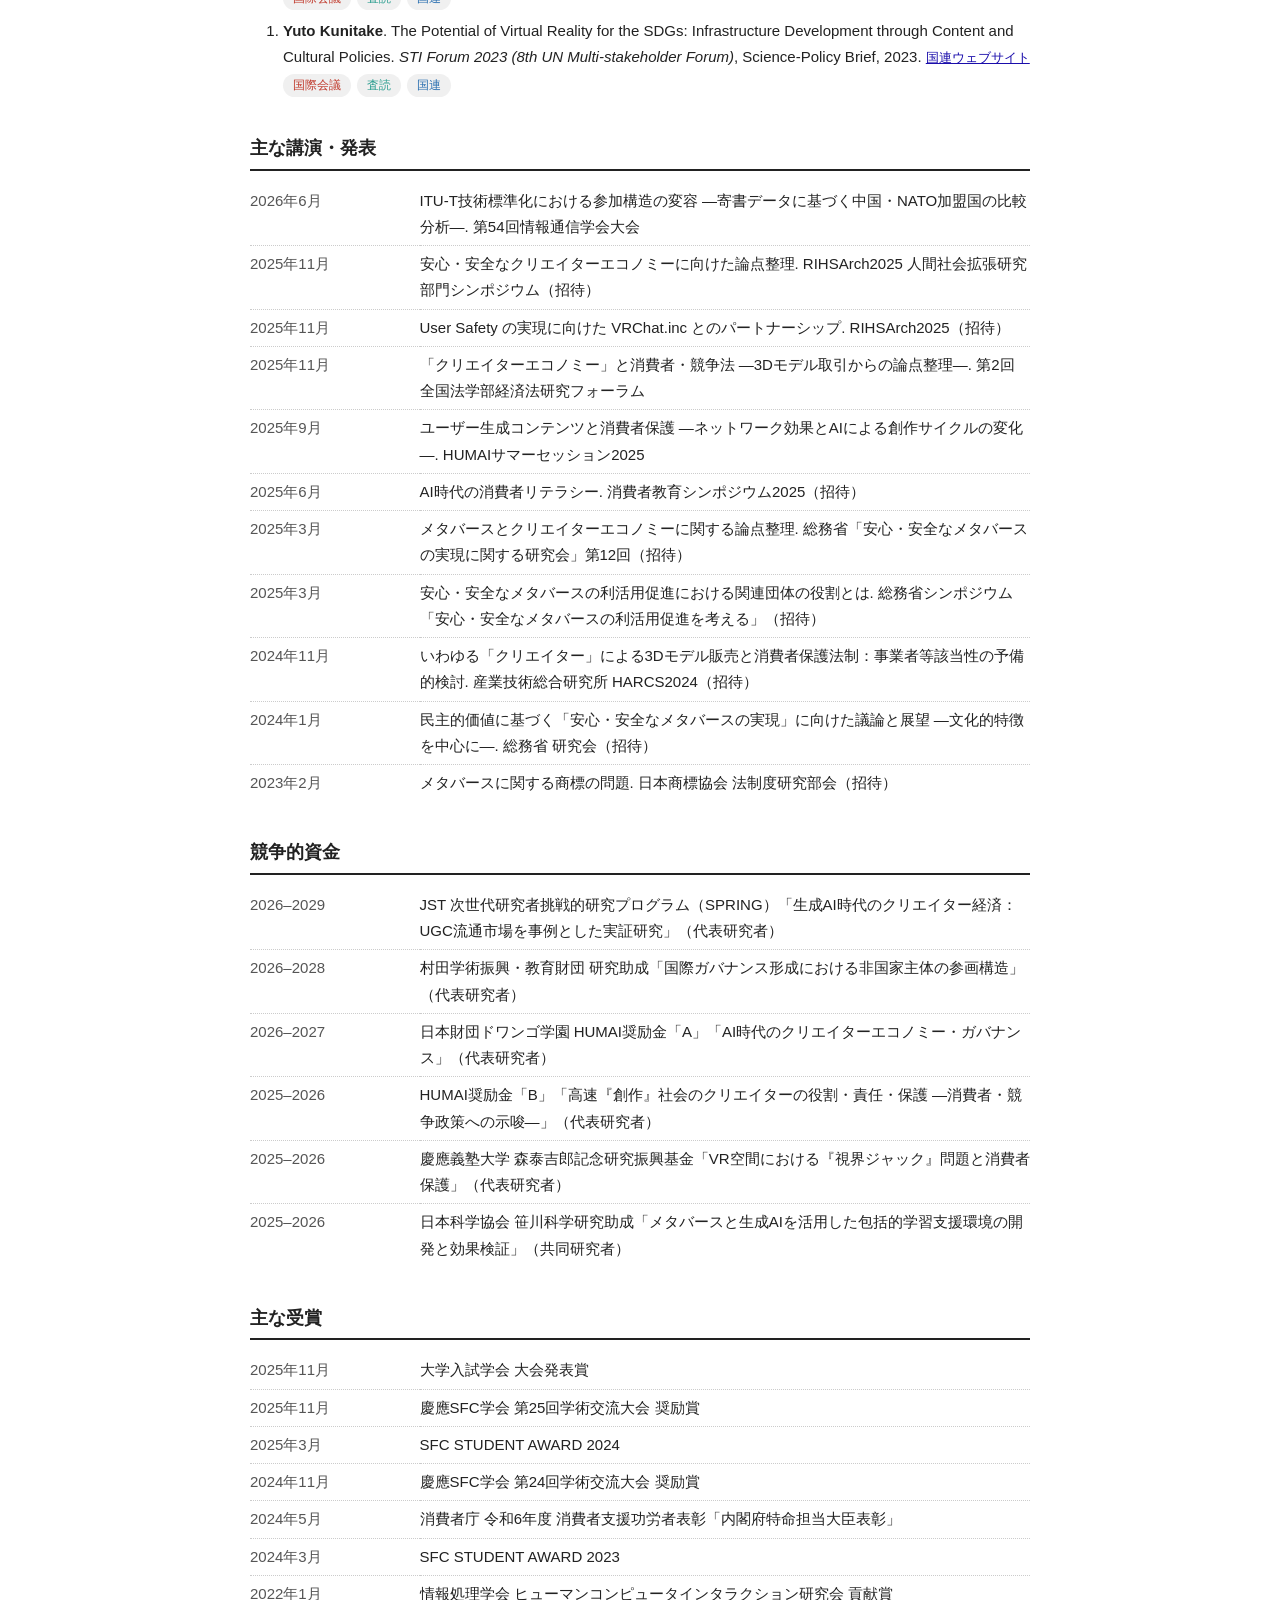
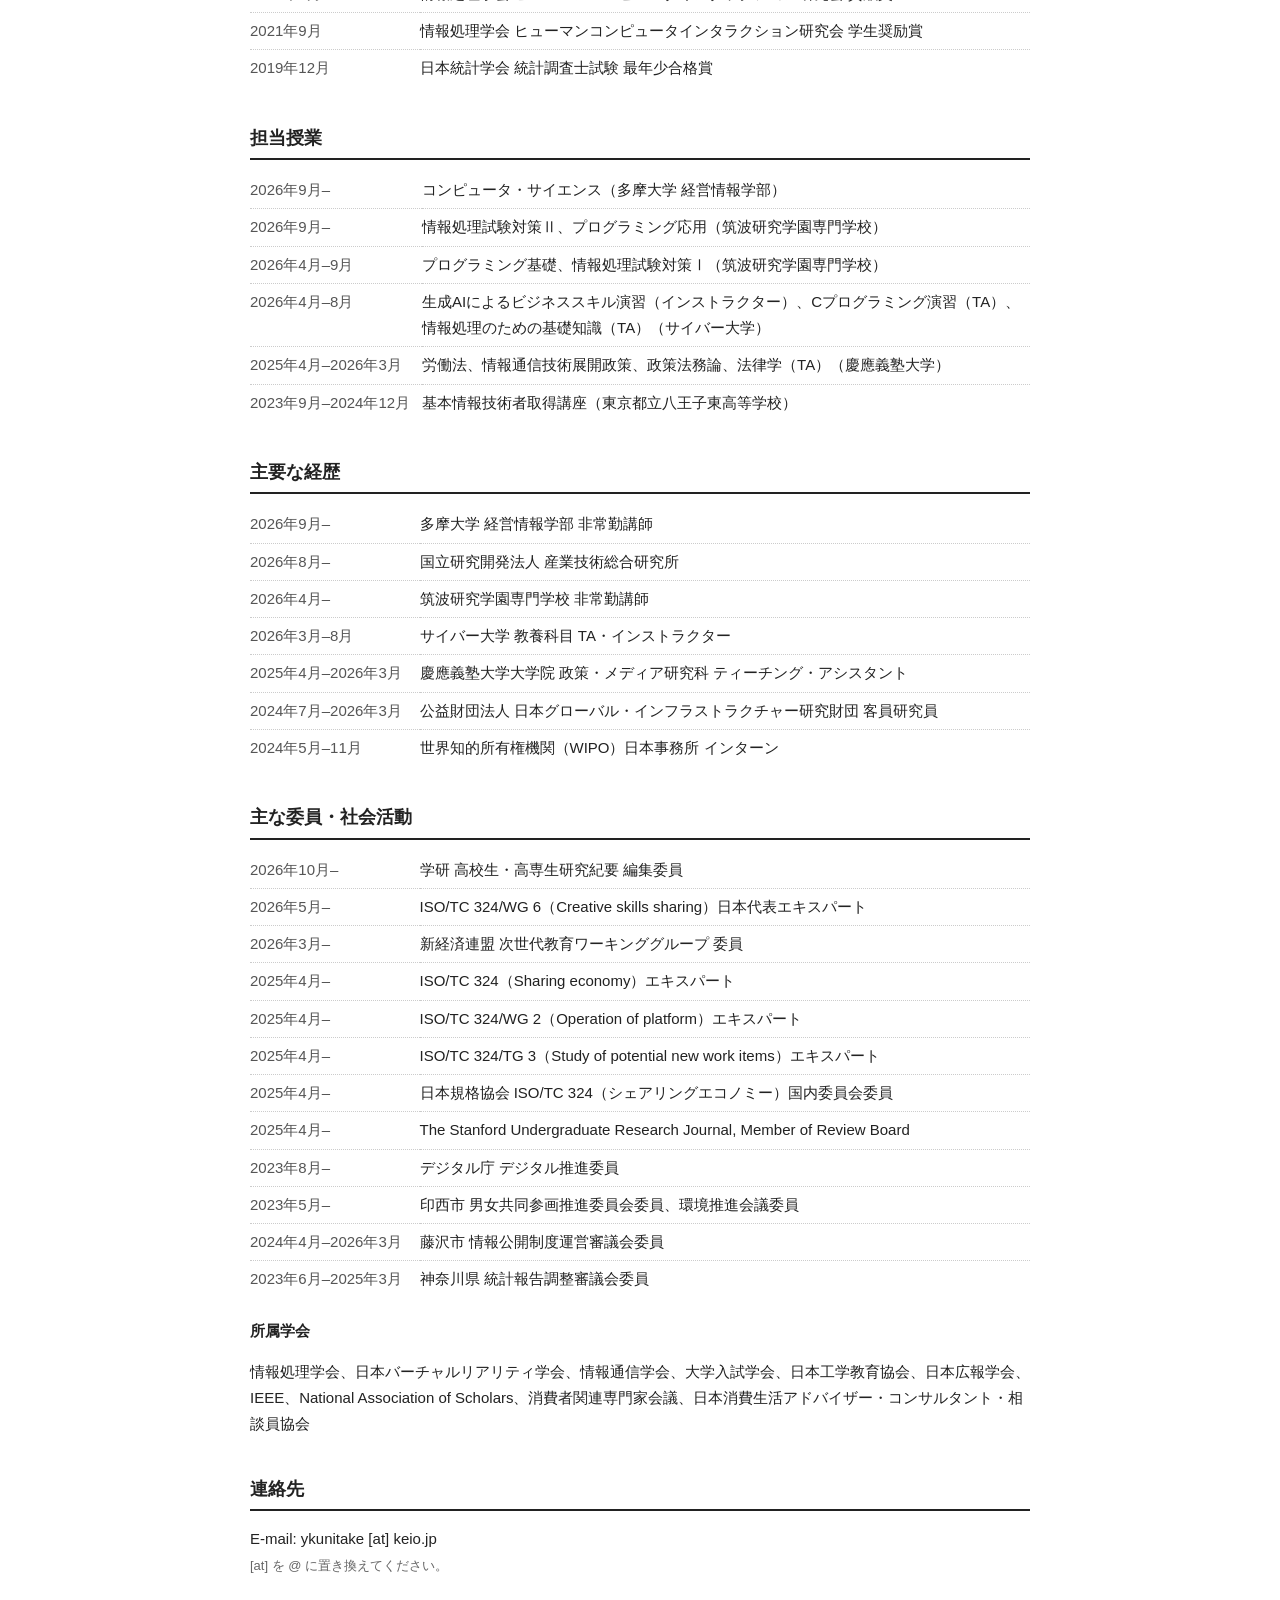
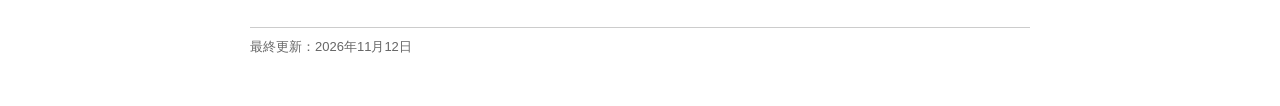
==== commit 8fd208dc: "Add English version of the profile page Co-Authored-By: Claude Opus 5.5 <noreply@anthropic.com>" ====
--- a/index.html
+++ b/index.html
@@ -5,7 +5,9 @@
 <meta name="viewport" content="width=device-width, initial-scale=1">
 <title>國武 悠人 | Yuto Kunitake</title>
 <meta name="description" content="國武悠人（Yuto Kunitake）のプロフィール。筑波大学大学院 博士後期課程、多摩大学 経営情報学部 非常勤講師。デジタル分野の消費者保護を研究しています。">
-<link rel="stylesheet" href="style.css?v=20261111a">
+<link rel="alternate" hreflang="ja" href="https://kunitakeyuto.github.io/">
+<link rel="alternate" hreflang="en" href="https://kunitakeyuto.github.io/en/">
+<link rel="stylesheet" href="style.css?v=20261112a">
 </head>
 <body>
 
@@ -24,6 +26,7 @@
       <a href="https://orcid.org/0009-0006-4197-0574">ORCID</a>
       <a href="https://scholar.google.com/citations?user=OPNdBTsAAAAJ">Google Scholar</a>
       <a href="https://github.com/KunitakeYuto">GitHub</a>
+      <a href="en/" lang="en" hreflang="en">English</a>
     </p>
   </div>
   <div class="top-side">
@@ -233,7 +236,7 @@
 </main>
 
 <footer>
-  <p>最終更新：2026年11月11日</p>
+  <p>最終更新：2026年11月12日</p>
 </footer>
 
 </body>
--- a/style.css
+++ b/style.css
@@ -184,3 +184,6 @@
 
 /* 論文の DOI・本文リンク */
 .pubs .link { display: inline-block; max-width: 100%; font-size: 13px; overflow-wrap: anywhere; }
+
+/* 英語版 */
+html[lang="en"] body { font-family: "Helvetica Neue", Arial, "Hiragino Kaku Gothic ProN", "Yu Gothic", "Meiryo", sans-serif; }
